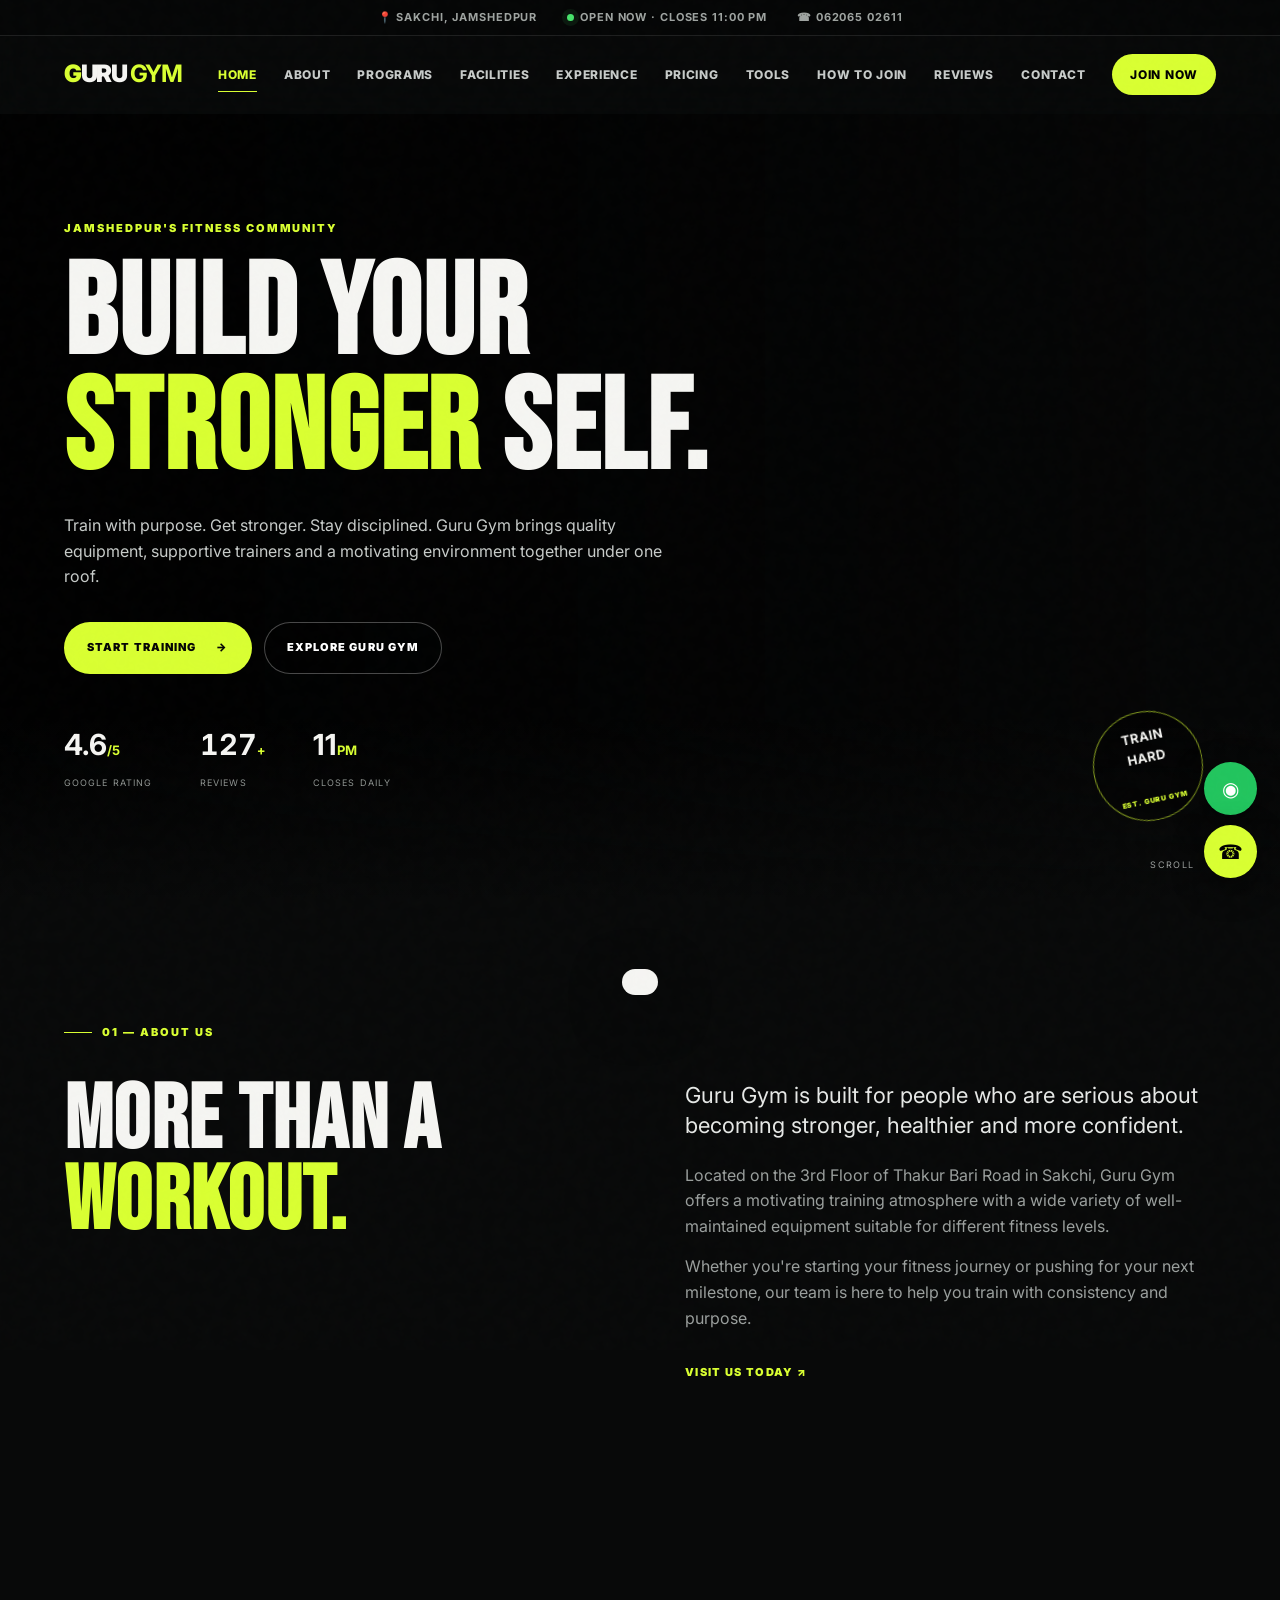
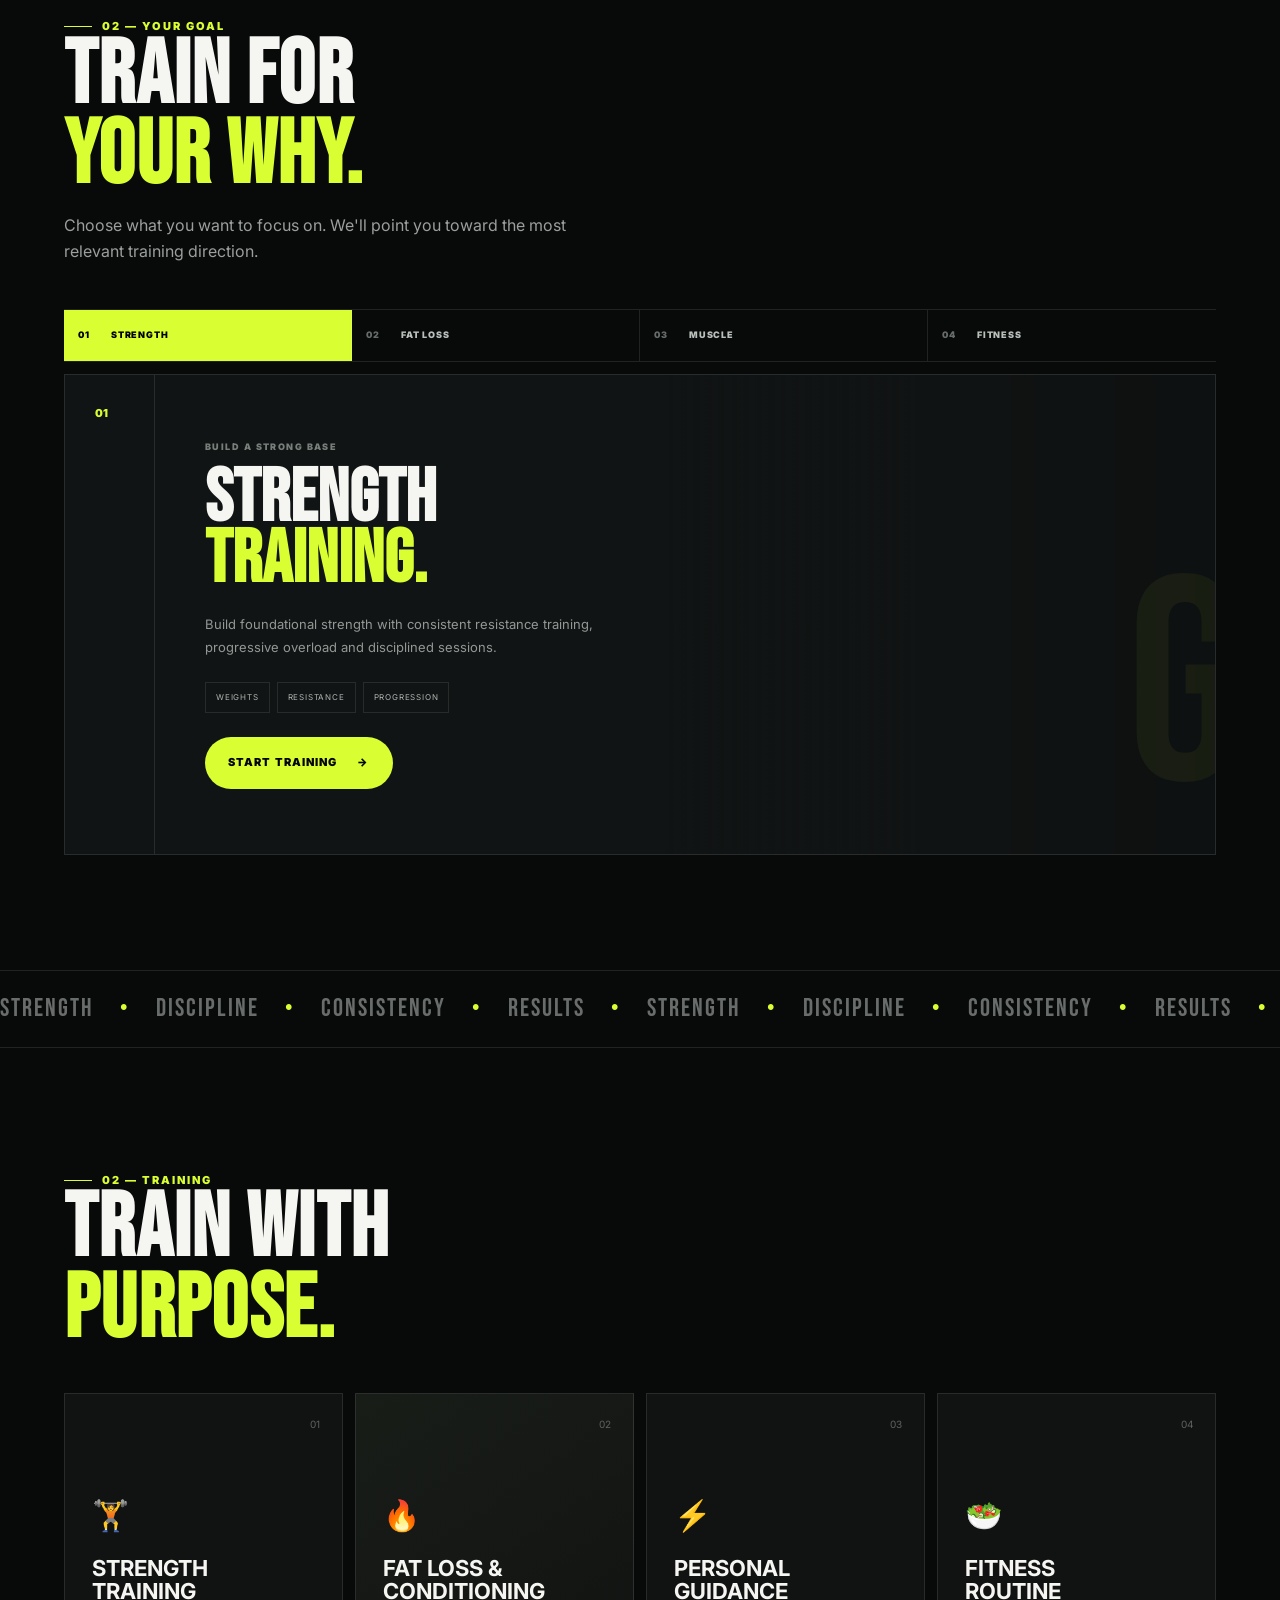
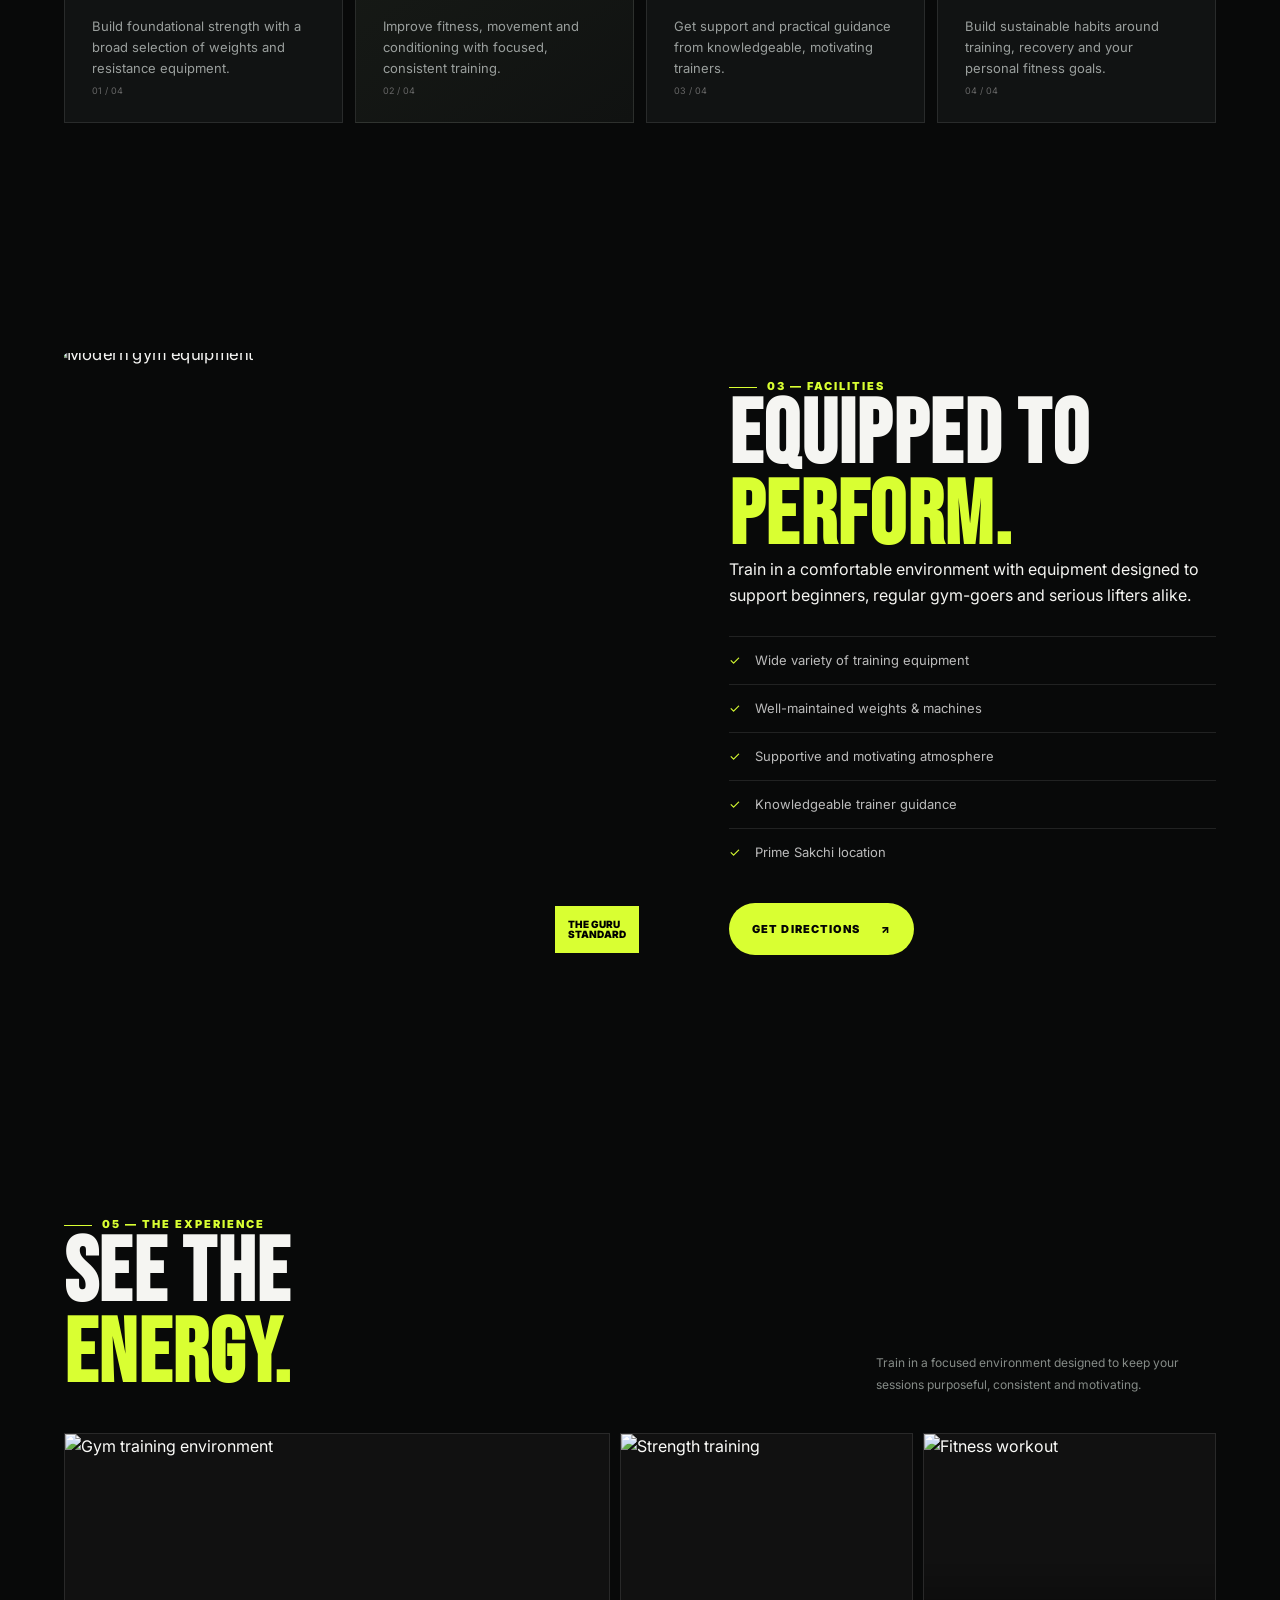
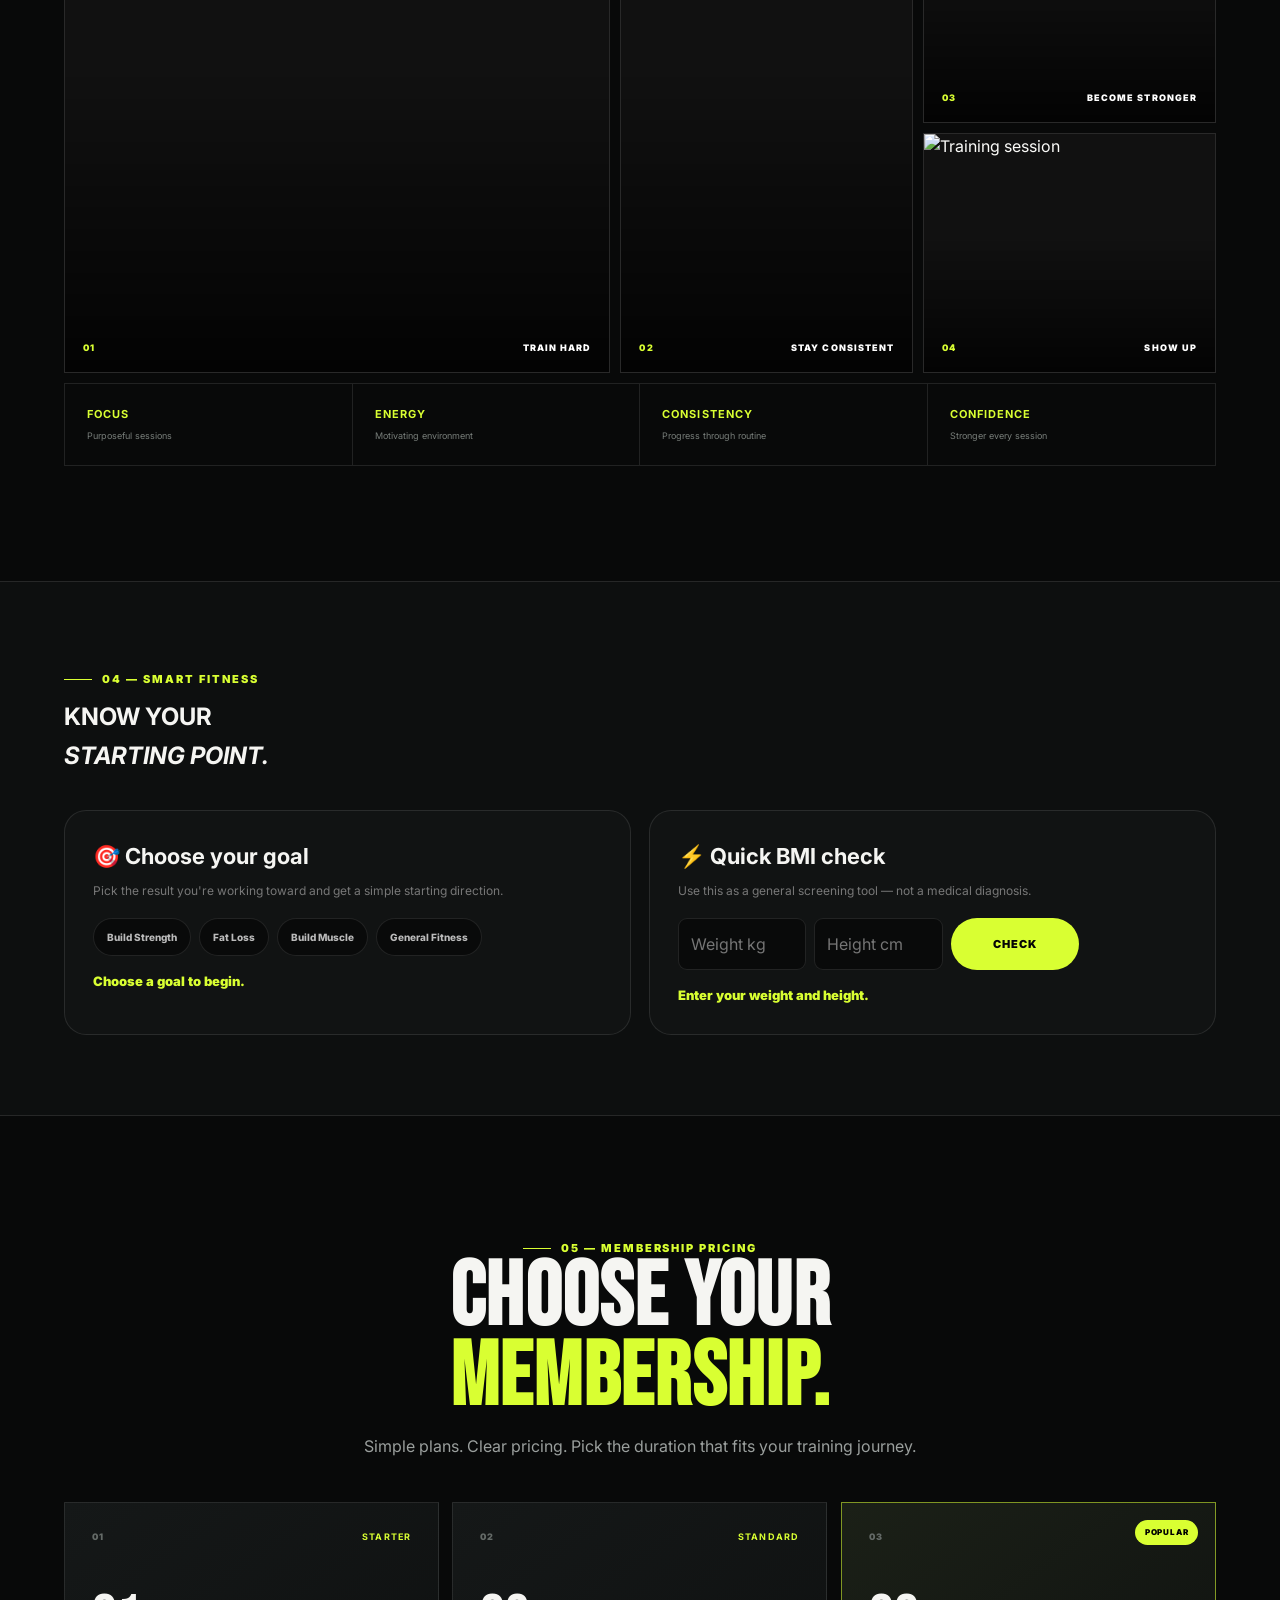
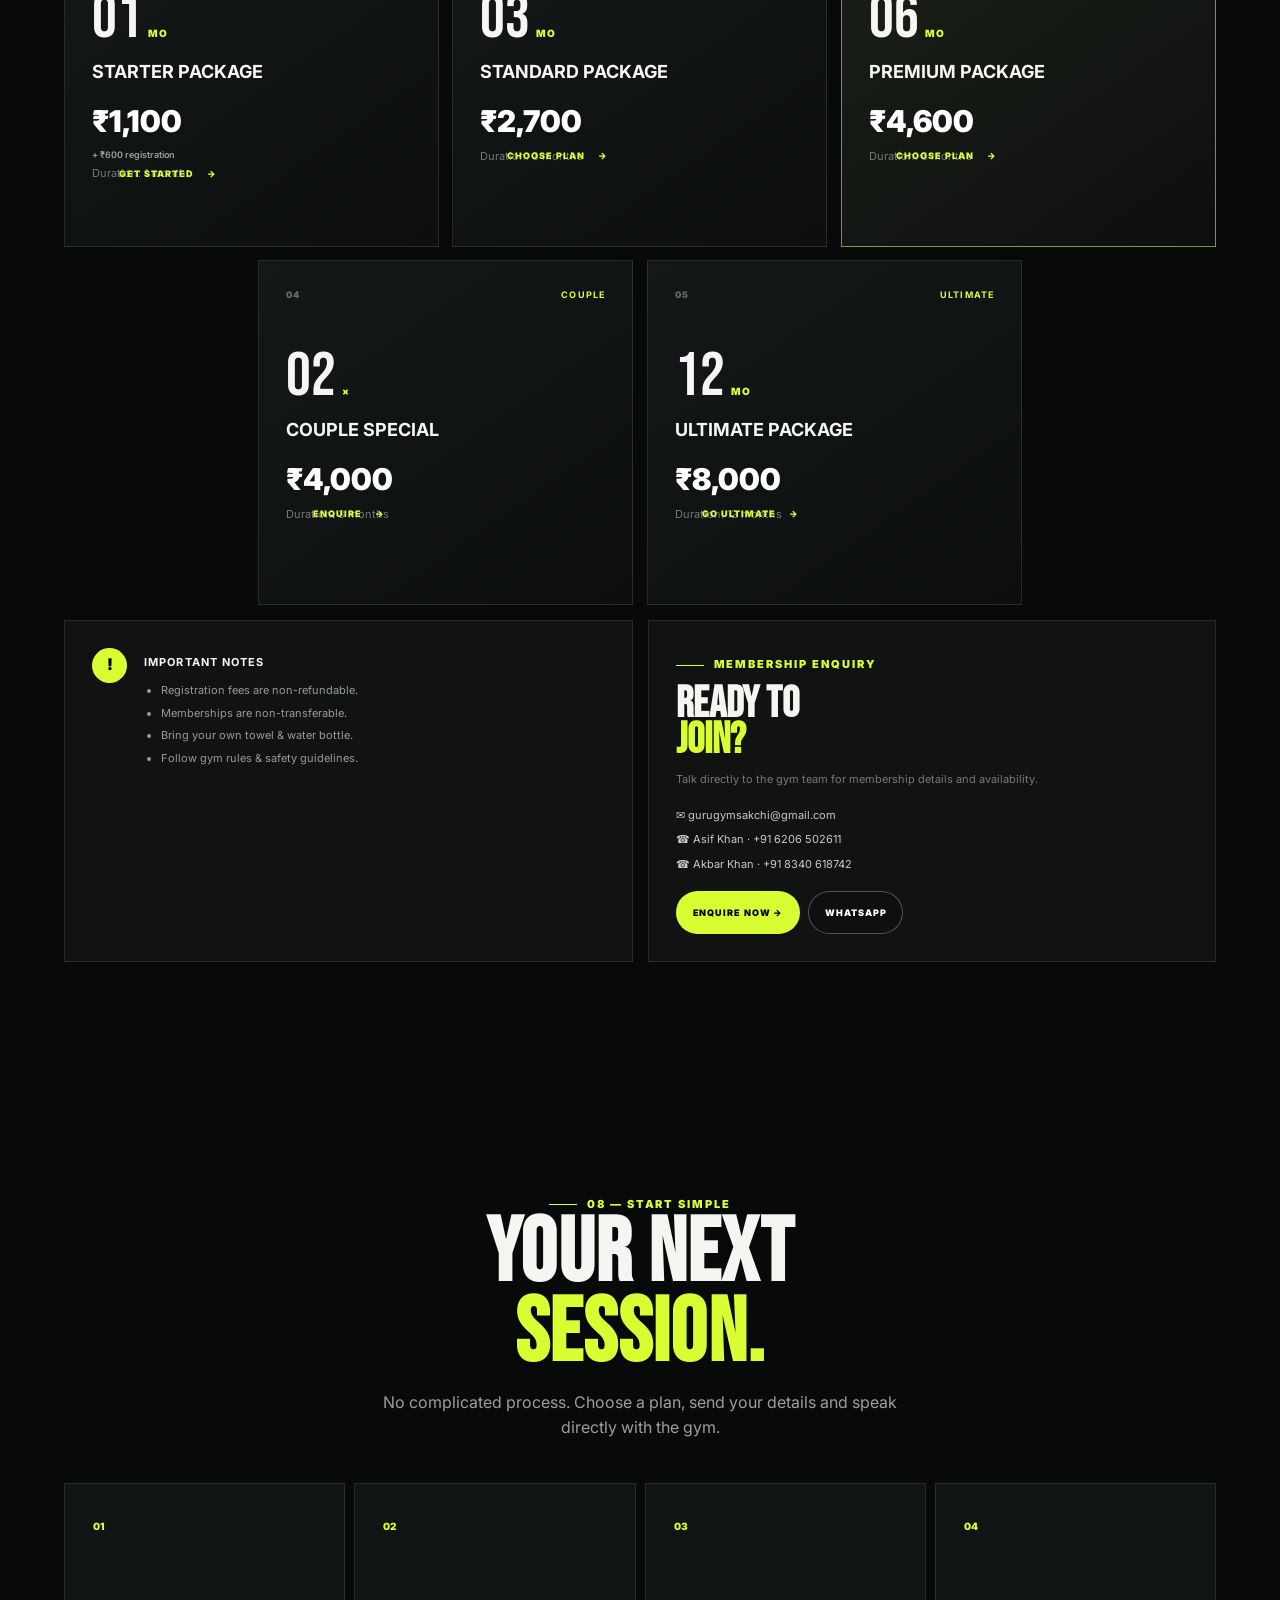
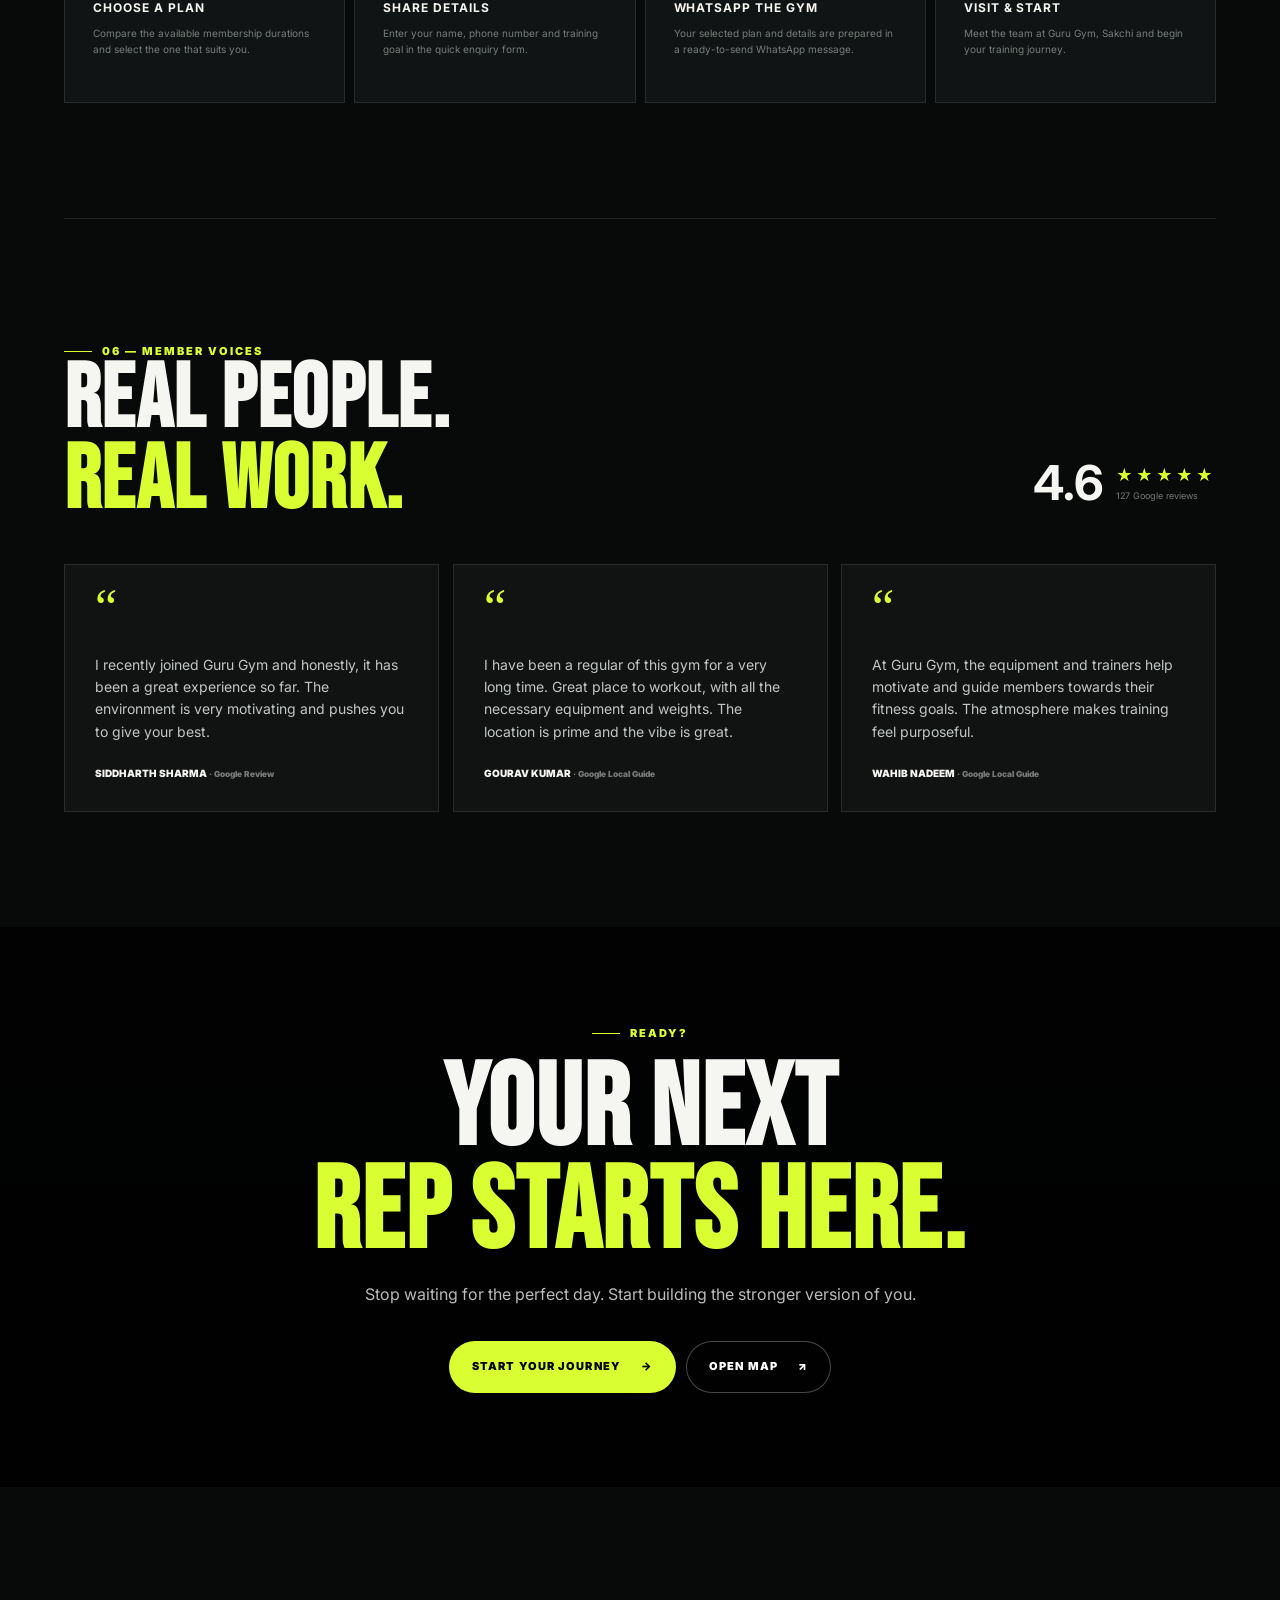
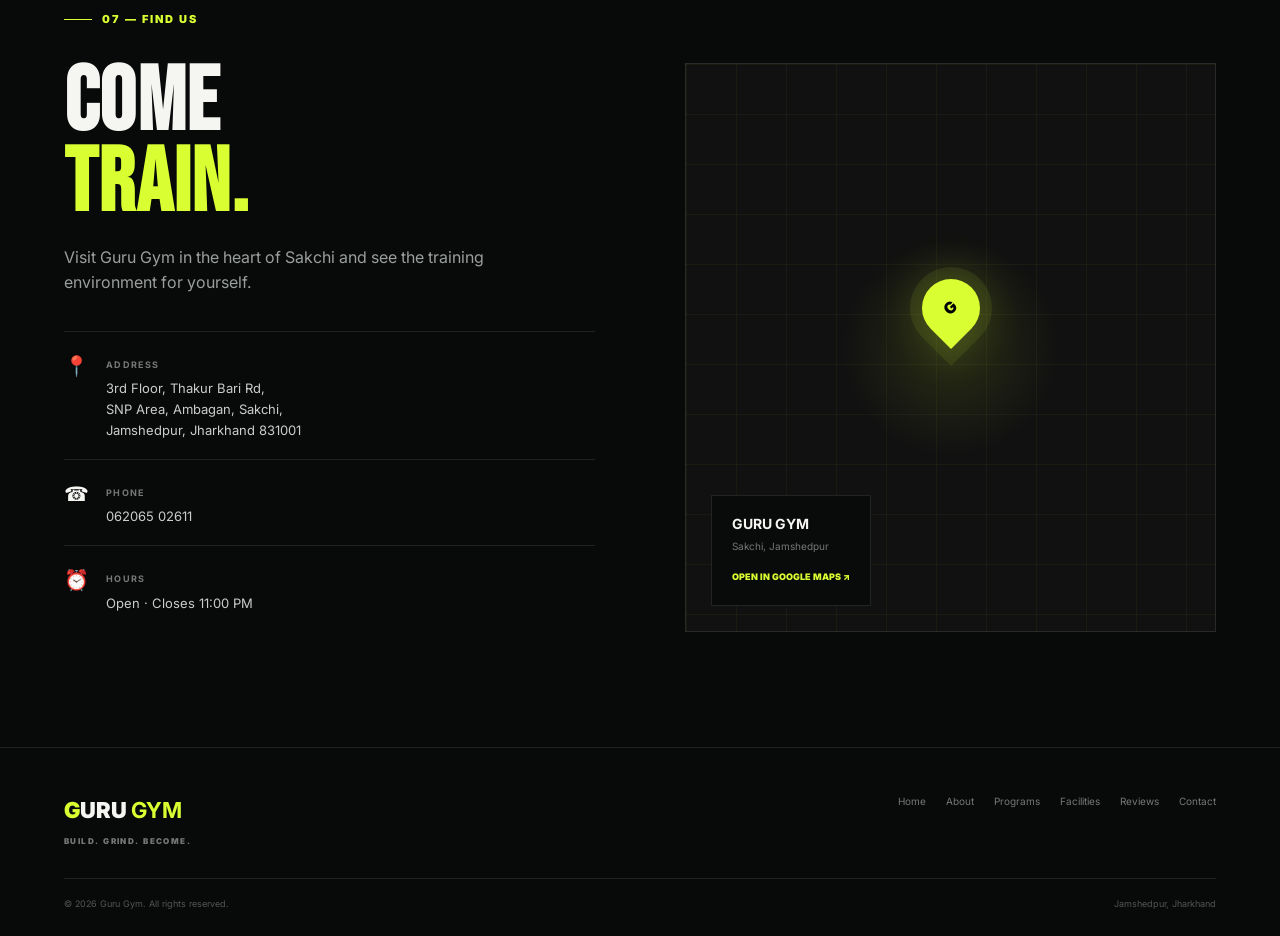
==== index.html @ 2e0e7733 "Add files via upload" ====
<!DOCTYPE html>
<html lang="en">
<head>
<meta charset="UTF-8">
<meta name="viewport" content="width=device-width,initial-scale=1.0">
<meta name="description" content="Guru Gym — premium fitness community in Sakchi, Jamshedpur. Train stronger, move better, become your best.">
<title>Guru Gym | Jamshedpur</title>
<link rel="preconnect" href="https://fonts.googleapis.com">
<link rel="preconnect" href="https://fonts.gstatic.com" crossorigin>
<link href="https://fonts.googleapis.com/css2?family=Bebas+Neue&family=Inter:wght@400;500;600;700;800;900&display=swap" rel="stylesheet">
<style>
:root{
  --bg:#080909;--panel:#111313;--panel2:#161919;--text:#f5f5f2;--muted:#9a9f9d;
  --accent:#d9ff32;--line:rgba(255,255,255,.1);--max:1240px;--radius:22px;
}
*{box-sizing:border-box;margin:0;padding:0}
html{scroll-behavior:smooth}
body{font-family:Inter,Arial,sans-serif;background:var(--bg);color:var(--text);line-height:1.6;overflow-x:hidden}
body.modal-open{overflow:hidden}
a{text-decoration:none;color:inherit}
button,input,select{font:inherit}
button{cursor:pointer}
::selection{background:var(--accent);color:#000}
.progress{position:fixed;top:0;left:0;height:3px;width:0;background:var(--accent);z-index:9999}
.topbar{height:36px;background:#050606;border-bottom:1px solid var(--line);display:flex;align-items:center;justify-content:center;gap:30px;color:#9fa4a1;font-size:11px;font-weight:700;letter-spacing:.08em;text-transform:uppercase}
.topbar a:hover{color:var(--accent)}
.header{height:78px;display:flex;align-items:center;justify-content:space-between;padding:0 5vw;position:sticky;top:0;z-index:100;background:rgba(8,9,9,.74);backdrop-filter:blur(18px);border-bottom:1px solid transparent;transition:.3s}
.header.scrolled{border-bottom-color:var(--line);box-shadow:0 10px 35px rgba(0,0,0,.25)}
.logo{font-size:24px;font-weight:900;letter-spacing:-.06em}.logo span,.footer-logo span{color:var(--accent)}.logo b{color:var(--accent)}
.nav{display:flex;align-items:center;gap:27px;font-size:12px;font-weight:800;letter-spacing:.06em;text-transform:uppercase}
.nav a{color:#c7cbc9;transition:.25s}.nav a:hover,.nav a.active{color:var(--accent)}
.nav-cta{padding:11px 18px;background:var(--accent);color:#000!important;border-radius:999px}
.menu-btn{display:none;background:none;border:0;color:#fff;font-size:28px}
.hero{min-height:calc(100vh - 114px);position:relative;display:flex;align-items:center;isolation:isolate;overflow:hidden}
.hero-bg{position:absolute;inset:0;background:
linear-gradient(90deg,rgba(0,0,0,.88) 0%,rgba(0,0,0,.68) 44%,rgba(0,0,0,.25) 100%),
url("https://images.unsplash.com/photo-1581009146145-b5ef050c2e1e?auto=format&fit=crop&w=2200&q=88") center/cover;filter:saturate(.82);z-index:-2}
.hero:after{content:"";position:absolute;inset:auto 0 0;height:180px;background:linear-gradient(transparent,var(--bg));z-index:-1}
.hero-content{width:min(var(--max),90%);margin:auto;padding:90px 0}
.eyebrow,.section-label{color:var(--accent);font-size:11px;font-weight:900;letter-spacing:.18em}
.hero h1,.section h2,.cta h2{font-family:"Bebas Neue",sans-serif;line-height:.9;letter-spacing:.015em}
.hero h1{font-size:clamp(68px,10vw,150px);max-width:850px;margin:20px 0 25px}
.hero h1 span,.section h2 em,.cta h2 em{color:var(--accent);font-style:normal}
.hero p{max-width:610px;color:#c7cbc9;font-size:16px}
.hero-actions{display:flex;gap:12px;margin:32px 0 48px;flex-wrap:wrap}
.btn{display:inline-flex;align-items:center;justify-content:center;gap:20px;min-height:52px;padding:0 22px;border-radius:999px;font-size:11px;font-weight:900;letter-spacing:.1em;transition:.25s;border:1px solid transparent}
.btn-primary{background:var(--accent);color:#050505}.btn-primary:hover{transform:translateY(-3px);box-shadow:0 12px 30px rgba(217,255,50,.2)}
.btn-ghost{border-color:rgba(255,255,255,.28);color:#fff;background:rgba(0,0,0,.15)}.btn-ghost:hover{border-color:var(--accent);color:var(--accent)}
.hero-stats{display:flex;gap:48px}.hero-stats strong{display:block;font-size:29px}.hero-stats strong span{font-size:13px;color:var(--accent)}.hero-stats small{color:#8f9491;text-transform:uppercase;font-size:9px;letter-spacing:.12em}
.hero-badge{position:absolute;right:6vw;bottom:10%;width:110px;height:110px;border:1px solid rgba(217,255,50,.6);border-radius:50%;display:grid;place-items:center;text-align:center;transform:rotate(-12deg);background:rgba(0,0,0,.35);backdrop-filter:blur(8px);font-size:13px;font-weight:900}.hero-badge span{font-size:7px;color:var(--accent);letter-spacing:.12em}
.scroll{position:absolute;right:5vw;bottom:28px;font-size:9px;letter-spacing:.15em;color:#9da19f}.scroll span{color:var(--accent);margin-left:8px}
.section{width:min(var(--max),90%);margin:auto;padding:115px 0}
.intro-grid,.contact-grid{display:grid;grid-template-columns:1fr 1fr;gap:90px;margin-top:40px}
.section h2{font-size:clamp(60px,7vw,105px)}
.lead{font-size:22px;line-height:1.35;color:#e6e8e6;margin-bottom:22px}.intro-grid p:not(.lead){color:var(--muted);margin-bottom:15px}
.text-link{display:inline-block;margin-top:18px;color:var(--accent);font-size:11px;font-weight:900;letter-spacing:.12em}
.marquee{overflow:hidden;border-block:1px solid var(--line);padding:18px 0;white-space:nowrap;color:#686d6b;font-family:"Bebas Neue";font-size:25px;letter-spacing:.08em}
.marquee div{width:max-content;animation:marquee 24s linear infinite}.marquee span{color:var(--accent);margin:0 20px}@keyframes marquee{to{transform:translateX(-50%)}}
.section-head{margin-bottom:42px}.section-head p{max-width:560px;color:var(--muted);margin-top:16px}.program-grid{display:grid;grid-template-columns:repeat(4,1fr);gap:12px}
.program-card{min-height:330px;padding:27px;background:var(--panel);border:1px solid var(--line);position:relative;overflow:hidden;transition:.35s}
.program-card:before{content:"";position:absolute;inset:auto 0 0;height:3px;background:var(--accent);transform:scaleX(0);transform-origin:left;transition:.35s}
.program-card:hover{transform:translateY(-8px);background:#171a19;border-color:rgba(217,255,50,.25)}.program-card:hover:before{transform:scaleX(1)}
.program-card.featured{background:linear-gradient(145deg,#191d18,#101211)}
.number{position:absolute;right:22px;top:22px;color:#5d625f;font-size:10px}.icon{font-size:30px;margin:70px 0 18px}.program-card h3{font-size:22px;line-height:1.05}.program-card p{color:var(--muted);font-size:13px;margin-top:13px}.program-card>span{position:absolute;bottom:24px;color:#666;font-size:9px}
.facilities{display:grid;grid-template-columns:1.1fr .9fr;gap:70px;align-items:center}
.facility-image{height:620px;position:relative;overflow:hidden}.facility-image img{width:100%;height:100%;object-fit:cover;filter:grayscale(.3)}.image-tag{position:absolute;right:20px;bottom:20px;background:var(--accent);color:#000;padding:13px;font-size:10px;font-weight:900;line-height:1.05}
.facility-copy ul{list-style:none;margin:28px 0}.facility-copy li{border-top:1px solid var(--line);padding:13px 0;color:#bbb;font-size:13px}.facility-copy li span{color:var(--accent);margin-right:10px}
.centered{text-align:center}.centered p{margin:15px auto}.plans{display:grid;grid-template-columns:repeat(3,1fr);gap:15px}.plan{background:var(--panel);border:1px solid var(--line);padding:34px;position:relative}.plan.hot{border-color:rgba(217,255,50,.5);transform:translateY(-12px)}.popular{position:absolute;right:18px;top:18px;background:var(--accent);color:#000;padding:6px 9px;font-size:8px;font-weight:900;border-radius:999px}
.plan-top{display:flex;justify-content:space-between;color:#717673;font-size:10px;font-weight:900;letter-spacing:.12em}.plan-top b{color:var(--accent)}.plan h3{font-size:28px;margin:50px 0 10px}.plan p{color:var(--muted);font-size:13px}.plan ul{list-style:none;margin:25px 0 28px}.plan li{padding:9px 0;border-bottom:1px solid var(--line);font-size:12px;color:#bbb}.plan li:before{content:"✓";color:var(--accent);margin-right:8px}.plan>a{color:var(--accent);font-size:10px;font-weight:900;letter-spacing:.1em}
.reviews{border-top:1px solid var(--line)}.review-head{display:flex;justify-content:space-between;align-items:end;margin-bottom:42px}.rating{display:flex;gap:12px;align-items:center}.rating strong{font-size:48px}.rating span{color:var(--accent);letter-spacing:3px}.rating small{display:block;color:#777;font-size:9px}.review-grid{display:grid;grid-template-columns:repeat(3,1fr);gap:14px}.review-grid blockquote{padding:30px;background:var(--panel);border:1px solid var(--line);min-height:240px}.review-grid blockquote>span{font-family:Georgia;font-size:50px;color:var(--accent);line-height:.5}.review-grid p{color:#c2c6c4;margin:22px 0;font-size:14px}.review-grid footer{font-size:10px;font-weight:900}.review-grid footer small{color:#777}
.cta{position:relative;min-height:560px;display:grid;place-items:center;text-align:center;overflow:hidden}.cta-bg{position:absolute;inset:0;background:linear-gradient(rgba(0,0,0,.7),rgba(0,0,0,.88)),url("https://images.unsplash.com/photo-1571902943202-507ec2618e8f?auto=format&fit=crop&w=2000&q=85") center/cover;z-index:-1}.cta-content{width:min(800px,90%)}.cta h2{font-size:clamp(70px,9vw,125px);margin:16px 0}.cta p{color:#bbb;margin-bottom:28px}.cta .btn{margin:5px}
.contact-grid{margin-top:35px}.contact-intro{color:var(--muted);max-width:500px;margin:20px 0 35px}.contact-item{display:flex;gap:17px;padding:18px 0;border-top:1px solid var(--line)}.contact-item>span{font-size:20px}.contact-item b{font-size:9px;letter-spacing:.15em;color:#777}.contact-item p{font-size:13px;color:#ccc;margin-top:3px}.map-card{min-height:450px;position:relative;overflow:hidden;border:1px solid var(--line);background:#111; background-image:linear-gradient(rgba(217,255,50,.045) 1px,transparent 1px),linear-gradient(90deg,rgba(217,255,50,.045) 1px,transparent 1px);background-size:50px 50px}
.map-card:after{content:"";position:absolute;inset:0;background:radial-gradient(circle at 50% 50%,rgba(217,255,50,.12),transparent 28%)}
.map-pin{position:absolute;left:50%;top:43%;transform:translate(-50%,-50%);width:58px;height:58px;border-radius:50% 50% 50% 0;transform:translate(-50%,-50%) rotate(-45deg);background:var(--accent);color:#000;display:grid;place-items:center;font-weight:900;box-shadow:0 0 0 12px rgba(217,255,50,.08),0 0 50px rgba(217,255,50,.25);z-index:2}.map-pin::first-letter{transform:rotate(45deg)}
.map-label{position:absolute;left:25px;bottom:25px;z-index:3;background:rgba(8,9,9,.9);padding:17px 20px;border:1px solid var(--line)}.map-label b{display:block;font-size:14px}.map-label span{display:block;color:#777;font-size:10px;margin:3px 0 8px}.map-label a{color:var(--accent);font-size:9px;font-weight:900}
.footer{border-top:1px solid var(--line);padding:45px 5vw 25px;display:grid;grid-template-columns:1fr 1fr;gap:30px}.footer-logo{font-size:22px;font-weight:900}.footer-logo b{color:var(--accent)}.footer-logo p{font-size:8px;color:#777;letter-spacing:.18em;margin-top:7px}.footer-links{display:flex;justify-content:end;gap:20px;font-size:10px;color:#777}.footer-links a:hover{color:var(--accent)}.footer-bottom{grid-column:1/-1;border-top:1px solid var(--line);padding-top:18px;display:flex;justify-content:space-between;color:#555;font-size:9px}
.floating-call,.floating-wa{position:fixed;right:23px;width:53px;height:53px;border-radius:50%;display:grid;place-items:center;z-index:90;box-shadow:0 10px 30px #0008;font-size:20px}.floating-call{bottom:22px;background:var(--accent);color:#000}.floating-wa{bottom:85px;background:#22c55e;color:#fff}.floating-call:hover,.floating-wa:hover{transform:scale(1.08)}
.reveal{opacity:0;transform:translateY(25px);transition:opacity .7s ease,transform .7s ease}.reveal.visible{opacity:1;transform:none}
.toast{position:fixed;left:50%;bottom:25px;transform:translate(-50%,120px);background:#f5f5f2;color:#000;padding:13px 18px;border-radius:999px;font-size:11px;font-weight:800;z-index:1000;transition:.35s;box-shadow:0 15px 50px #0008}.toast.show{transform:translate(-50%,0)}
.modal{position:fixed;inset:0;background:rgba(0,0,0,.78);backdrop-filter:blur(12px);display:none;place-items:center;z-index:500;padding:20px}.modal.open{display:grid}.modal-box{width:min(520px,100%);background:#111414;border:1px solid rgba(217,255,50,.25);padding:32px;border-radius:24px;position:relative}.modal-box h3{font-family:"Bebas Neue";font-size:48px;line-height:1}.close{position:absolute;right:18px;top:15px;border:0;background:none;color:#aaa;font-size:25px}.form-row{display:grid;grid-template-columns:1fr 1fr;gap:10px}.modal label{display:block;color:#777;font-size:9px;font-weight:800;letter-spacing:.12em;margin:17px 0 6px}.modal input,.modal select{width:100%;background:#090a0a;border:1px solid var(--line);color:#fff;padding:13px;border-radius:10px;outline:none}.modal input:focus,.modal select:focus{border-color:var(--accent)}.modal .btn{width:100%;margin-top:20px}
.tools{background:#0d0f0f;border-block:1px solid var(--line)}.tools-inner{width:min(var(--max),90%);margin:auto;padding:80px 0}.tool-grid{display:grid;grid-template-columns:1fr 1fr;gap:18px;margin-top:35px}.tool{padding:28px;background:var(--panel);border:1px solid var(--line);border-radius:var(--radius)}.tool h3{font-size:22px}.tool p{color:#777;font-size:12px;margin:7px 0 18px}.goal-buttons{display:flex;flex-wrap:wrap;gap:8px}.goal-btn{background:#090a0a;color:#bbb;border:1px solid var(--line);padding:10px 13px;border-radius:999px;font-size:10px;font-weight:800}.goal-btn.selected{background:var(--accent);color:#000;border-color:var(--accent)}
.bmi-grid{display:grid;grid-template-columns:repeat(3,1fr) 100px;gap:8px}.bmi-grid input{width:100%;background:#090a0a;border:1px solid var(--line);padding:12px;color:#fff;border-radius:9px}.bmi-result{margin-top:15px;color:var(--accent);font-weight:900;font-size:13px}
.live-dot{display:inline-block;width:7px;height:7px;border-radius:50%;background:#47e36b;margin-right:6px;box-shadow:0 0 0 5px #47e36b14}.closed{background:#ff7b55}
@media(max-width:900px){
 .nav{display:none;position:absolute;top:78px;left:0;right:0;padding:20px 5vw;background:#0a0b0b;border-bottom:1px solid var(--line);flex-direction:column;align-items:stretch}.nav.open{display:flex}.nav-cta{text-align:center}.menu-btn{display:block}
 .topbar{gap:10px;font-size:8px}.topbar div:nth-child(2){display:none}
 .program-grid{grid-template-columns:1fr 1fr}.facilities{grid-template-columns:1fr}.facility-image{height:480px}.plans,.review-grid{grid-template-columns:1fr}.plan.hot{transform:none}.intro-grid,.contact-grid{grid-template-columns:1fr;gap:30px}.tool-grid{grid-template-columns:1fr}
}
@media(max-width:600px){
 .hero{min-height:calc(100vh - 114px)}.hero-content{padding:70px 0}.hero h1{font-size:64px}.hero p{font-size:14px}.hero-badge,.scroll{display:none}.hero-stats{gap:20px}.hero-stats strong{font-size:22px}.section{padding:80px 0}.section h2{font-size:62px}.program-grid{grid-template-columns:1fr}.facility-image{height:370px}.footer{grid-template-columns:1fr}.footer-links{justify-content:start;flex-wrap:wrap}.footer-bottom{display:block}.footer-bottom span{display:block;margin:5px 0}.form-row,.bmi-grid{grid-template-columns:1fr}.floating-wa{bottom:82px}
}

/* Premium membership pricing */
.pricing-grid{display:grid;grid-template-columns:repeat(6,1fr);gap:13px;margin-top:42px}
.price-card{grid-column:span 2;background:linear-gradient(145deg,#151818,#0d0f0f);border:1px solid var(--line);padding:27px;position:relative;overflow:hidden;min-height:345px;transition:.35s}
.price-card:nth-child(4){grid-column:2 / span 2}
.price-card:nth-child(5){grid-column:4 / span 2}
.price-card:before{content:"";position:absolute;left:0;bottom:0;width:100%;height:3px;background:var(--accent);transform:scaleX(0);transform-origin:left;transition:.35s}
.price-card:hover{transform:translateY(-8px);border-color:rgba(217,255,50,.35);box-shadow:0 22px 55px rgba(0,0,0,.28)}
.price-card:hover:before{transform:scaleX(1)}
.price-card.featured-price{border-color:rgba(217,255,50,.55);background:linear-gradient(145deg,#1b2017,#0d0f0f)}
.price-ribbon{position:absolute;top:17px;right:17px;background:var(--accent);color:#000;border-radius:999px;padding:6px 10px;font-size:8px;font-weight:900;letter-spacing:.1em}
.price-top{display:flex;justify-content:space-between;color:#646a67;font-size:9px;font-weight:900;letter-spacing:.13em}
.price-top b{color:var(--accent)}
.price-icon{font-family:"Bebas Neue";font-size:62px;line-height:.8;margin:50px 0 18px;color:#f5f5f2}
.price-icon span{font-family:Inter;font-size:10px;color:var(--accent);margin-left:6px;font-weight:900;letter-spacing:.12em}
.price-card h3{font-size:18px;line-height:1.1}.price{font-size:30px;font-weight:900;margin-top:15px;color:#fff}
.price small{display:block;font-size:9px;color:#9ca19e;font-weight:600;margin-top:3px}
.price-card>p{color:#777;font-size:11px;margin-top:3px}
.price-action{position:absolute;left:27px;bottom:24px;color:var(--accent);font-size:9px;font-weight:900;letter-spacing:.11em}
.price-action span{margin-left:10px}
.pricing-bottom{display:grid;grid-template-columns:1fr 1fr;gap:15px;margin-top:15px}
.pricing-note,.pricing-contact{background:var(--panel);border:1px solid var(--line);padding:27px}
.pricing-note{display:flex;gap:17px}
.note-mark{min-width:35px;height:35px;border-radius:50%;display:grid;place-items:center;background:var(--accent);color:#000;font-weight:900}
.pricing-note b{font-size:11px;letter-spacing:.1em}
.pricing-note ul{margin-top:9px;padding-left:17px;color:#969b98;font-size:11px}
.pricing-note li{margin:5px 0}
.pricing-contact h3{font-family:"Bebas Neue";font-size:43px;line-height:.85;margin:12px 0}
.pricing-contact h3 em{color:var(--accent);font-style:normal}
.pricing-contact>p{color:#777;font-size:11px;max-width:400px}
.contact-mini{display:grid;gap:7px;margin:18px 0}.contact-mini a{font-size:11px;color:#c5cac7}.contact-mini a:hover{color:var(--accent)}
.mini-actions{display:flex;gap:8px;flex-wrap:wrap}.mini-actions .btn{min-height:43px;padding:0 16px;font-size:9px}
@media(max-width:900px){
 .pricing-grid{grid-template-columns:1fr 1fr}.price-card,.price-card:nth-child(4),.price-card:nth-child(5){grid-column:auto}.pricing-bottom{grid-template-columns:1fr}
}
@media(max-width:600px){
 .pricing-grid{grid-template-columns:1fr}.price-card,.price-card:nth-child(4),.price-card:nth-child(5){grid-column:auto}.pricing-bottom{grid-template-columns:1fr}.price-card{min-height:325px}
}

/* =========================================================
   FINAL RESPONSIVE SYSTEM — SAME DESIGN, EVERY SCREEN
   ========================================================= */

/* Prevent horizontal overflow and make all media fluid */
html,body{width:100%;max-width:100%;overflow-x:hidden}
img{max-width:100%;display:block}
button,a{-webkit-tap-highlight-color:transparent}
section,.section,.tools-inner,.hero-content{scroll-margin-top:92px}

/* Large desktops / wide monitors */
@media (min-width:1440px){
  :root{--max:1320px}
  .header{padding-inline:max(5vw,40px)}
  .hero-content{padding-top:110px;padding-bottom:110px}
  .hero h1{font-size:clamp(120px,9vw,158px)}
  .program-card{min-height:350px}
  .facility-image{height:650px}
}

/* Laptops + tablets landscape */
@media (min-width:901px) and (max-width:1199px){
  .nav{gap:18px}
  .nav a{font-size:10px}
  .hero h1{font-size:clamp(76px,9vw,115px)}
  .hero-content{padding-block:85px}
  .intro-grid,.contact-grid{gap:55px}
  .program-grid{grid-template-columns:repeat(2,1fr)}
  .facilities{gap:45px}
  .facility-image{height:540px}
  .pricing-grid{grid-template-columns:repeat(6,1fr)}
  .price-card{grid-column:span 2}
  .price-card:nth-child(4){grid-column:2/span 2}
  .price-card:nth-child(5){grid-column:4/span 2}
}

/* Tablet portrait */
@media (min-width:601px) and (max-width:900px){
  .header{height:72px;padding-inline:5%}
  .nav{top:72px}
  .hero{min-height:calc(100svh - 108px)}
  .hero-content{padding-block:75px}
  .hero h1{font-size:clamp(72px,12vw,105px)}
  .hero p{max-width:680px}
  .hero-badge{right:5%;bottom:8%;width:92px;height:92px}
  .hero-stats{gap:35px}
  .intro-grid,.contact-grid,.facilities{grid-template-columns:1fr;gap:40px}
  .facility-image{height:min(62vw,520px)}
  .program-grid{grid-template-columns:repeat(2,1fr)}
  .review-grid{grid-template-columns:repeat(2,1fr)}
  .review-grid blockquote:last-child{grid-column:1/-1}
  .plans{grid-template-columns:repeat(2,1fr)}
  .plan.hot{transform:none}
  .pricing-grid{grid-template-columns:repeat(2,1fr)}
  .price-card,.price-card:nth-child(4),.price-card:nth-child(5){grid-column:auto}
  .pricing-bottom{grid-template-columns:1fr}
  .tool-grid{grid-template-columns:1fr}
}

/* Phones — preserve the desktop visual language, just scale/reflow */
@media (max-width:600px){
  :root{--radius:18px}

  body{font-size:14px}
  .topbar{
    height:34px;
    padding-inline:14px;
    justify-content:space-between;
    gap:8px;
    font-size:7.5px;
    letter-spacing:.06em;
    white-space:nowrap;
  }
  .topbar div:first-child{overflow:hidden;text-overflow:ellipsis}
  .topbar a{font-size:8px}

  .header{
    height:68px;
    padding:0 16px;
  }
  .logo{font-size:21px}
  .menu-btn{
    width:44px;height:44px;
    display:grid;place-items:center;
    font-size:25px;
  }
  .nav{
    top:68px;
    padding:12px 16px 18px;
    gap:4px;
    border-radius:0 0 18px 18px;
    box-shadow:0 20px 40px rgba(0,0,0,.45);
  }
  .nav a{
    width:100%;
    padding:12px 10px;
    font-size:11px;
    border-radius:9px;
  }
  .nav a:not(.nav-cta):hover{background:#151818}
  .nav-cta{margin-top:5px;padding:13px 18px!important}

  .hero{
    min-height:calc(100svh - 102px);
    align-items:flex-end;
  }
  .hero-bg{
    background:
      linear-gradient(180deg,rgba(0,0,0,.28) 0%,rgba(0,0,0,.72) 55%,rgba(0,0,0,.97) 100%),
      url("https://images.unsplash.com/photo-1581009146145-b5ef050c2e1e?auto=format&fit=crop&w=1400&q=85") center/cover;
    background-position:58% center;
  }
  .hero-content{
    width:calc(100% - 32px);
    padding:78px 0 55px;
  }
  .eyebrow{font-size:8.5px;letter-spacing:.15em}
  .hero h1{
    font-size:clamp(59px,17vw,82px);
    line-height:.86;
    margin:14px 0 18px;
  }
  .hero p{
    font-size:12.5px;
    line-height:1.6;
    color:#c4c8c5;
  }
  .hero-actions{
    margin:24px 0 30px;
    display:grid;
    grid-template-columns:1fr 1fr;
    gap:8px;
  }
  .btn{
    min-height:47px;
    padding:0 14px;
    gap:9px;
    font-size:8.5px;
    letter-spacing:.08em;
    white-space:nowrap;
  }
  .hero-stats{
    display:grid;
    grid-template-columns:repeat(3,1fr);
    gap:8px;
    width:100%;
  }
  .hero-stats>div{
    padding:11px 8px;
    background:rgba(255,255,255,.045);
    border:1px solid rgba(255,255,255,.08);
    border-radius:10px;
    backdrop-filter:blur(8px);
  }
  .hero-stats strong{font-size:20px;line-height:1}
  .hero-stats small{font-size:6.5px;letter-spacing:.08em}
  .hero-badge,.scroll{display:none}

  .section{
    width:calc(100% - 32px);
    padding:72px 0;
  }
  .section-label{font-size:8.5px;letter-spacing:.15em}
  .section h2{
    font-size:clamp(57px,16vw,76px);
    line-height:.87;
  }
  .intro-grid,.contact-grid,.facilities{
    grid-template-columns:1fr;
    gap:30px;
    margin-top:28px;
  }
  .lead{font-size:17px}
  .intro-grid p:not(.lead){font-size:12px}

  .marquee{padding:14px 0;font-size:19px}
  .marquee span{margin:0 12px}

  .section-head{margin-bottom:28px}
  .program-grid{
    grid-template-columns:1fr 1fr;
    gap:8px;
  }
  .program-card{
    min-height:270px;
    padding:19px;
  }
  .program-card .icon{
    margin:55px 0 14px;
    font-size:25px;
  }
  .program-card h3{font-size:16px}
  .program-card p{font-size:10px;line-height:1.5}
  .program-card>span{bottom:18px;font-size:7px}
  .program-card .number{right:16px;top:16px;font-size:8px}

  .facility-image{height:105vw;max-height:430px}
  .facility-copy h2{margin-top:8px}
  .facility-copy>p{font-size:12px;color:#999}
  .facility-copy li{font-size:11px;padding:11px 0}

  .tools-inner{
    width:calc(100% - 32px);
    padding:70px 0;
  }
  .tool-grid{grid-template-columns:1fr;gap:10px;margin-top:27px}
  .tool{padding:21px}
  .tool h3{font-size:18px}
  .tool p{font-size:10px}
  .goal-buttons{gap:6px}
  .goal-btn{padding:9px 10px;font-size:8.5px}
  .bmi-grid{
    grid-template-columns:1fr 1fr;
    gap:7px;
  }
  .bmi-grid input{font-size:11px}
  .bmi-grid #bmiBtn{grid-column:1/-1;width:100%}

  /* Pricing keeps exactly the same card design, only one column on phones */
  .pricing-grid{
    grid-template-columns:1fr;
    gap:9px;
    margin-top:30px;
  }
  .price-card,
  .price-card:nth-child(4),
  .price-card:nth-child(5){
    grid-column:auto;
    min-height:285px;
    padding:22px;
  }
  .price-card.featured-price{transform:none}
  .price-ribbon{top:14px;right:14px;font-size:7px}
  .price-icon{font-size:53px;margin:38px 0 14px}
  .price-card h3{font-size:16px}
  .price{font-size:27px}
  .price-card>p{font-size:10px}
  .price-action{left:22px;bottom:20px;font-size:8px}
  .pricing-bottom{grid-template-columns:1fr;gap:9px;margin-top:9px}
  .pricing-note,.pricing-contact{padding:21px}
  .pricing-note ul{font-size:10px}
  .pricing-contact h3{font-size:38px}
  .contact-mini a{font-size:10px}
  .mini-actions{display:grid;grid-template-columns:1fr 1fr}

  .plans{grid-template-columns:1fr;gap:9px}
  .plan{padding:25px}
  .plan.hot{transform:none}

  .review-head{
    display:grid;
    grid-template-columns:1fr auto;
    gap:15px;
    align-items:end;
  }
  .rating strong{font-size:34px}
  .rating span{font-size:11px;letter-spacing:1px}
  .rating small{font-size:7px}
  .review-grid{grid-template-columns:1fr;gap:8px}
  .review-grid blockquote{min-height:205px;padding:23px}
  .review-grid p{font-size:12px;margin:17px 0}

  .cta{
    min-height:530px;
    padding:70px 16px;
  }
  .cta h2{font-size:clamp(63px,17vw,86px)}
  .cta p{font-size:11px}
  .cta-content>div:last-child{
    display:grid;
    grid-template-columns:1fr;
    gap:8px;
  }
  .cta .btn{width:100%;margin:0}

  .map-card{min-height:330px}
  .map-label{left:15px;right:15px;bottom:15px}
  .contact-item p{font-size:11px}

  .footer{
    padding:35px 16px 20px;
    grid-template-columns:1fr;
    gap:22px;
  }
  .footer-links{justify-content:flex-start;gap:8px 16px}
  .footer-links a{font-size:9px}
  .footer-bottom{
    grid-column:auto;
    display:grid;
    gap:5px;
    font-size:8px;
  }

  .floating-call,.floating-wa{
    width:49px;height:49px;
    right:15px;
  }
  .floating-call{bottom:15px}
  .floating-wa{bottom:73px}

  .modal{padding:12px}
  .modal-box{
    padding:25px 20px;
    border-radius:20px;
    max-height:92svh;
    overflow:auto;
  }
  .modal-box h3{font-size:42px}
  .form-row{grid-template-columns:1fr}
  .modal label{margin-top:13px}
}

/* Very small phones: never let text/buttons collide */
@media(max-width:380px){
  .hero h1{font-size:56px}
  .hero-actions{grid-template-columns:1fr}
  .hero-stats strong{font-size:18px}
  .program-card{min-height:285px;padding:16px}
  .program-card h3{font-size:14px}
  .program-card p{font-size:9px}
  .review-head{grid-template-columns:1fr}
  .rating{justify-content:flex-start}
  .mini-actions{grid-template-columns:1fr}
}

/* Touch devices: remove hover-only movement so the page feels native */
@media(hover:none){
  .program-card:hover,.price-card:hover,.btn-primary:hover{transform:none;box-shadow:none}
  .program-card:active,.price-card:active{transform:scale(.99)}
}

/* Accessibility: respect reduced-motion preferences */
@media(prefers-reduced-motion:reduce){
  html{scroll-behavior:auto}
  *,*::before,*::after{animation-duration:.01ms!important;animation-iteration-count:1!important;transition-duration:.01ms!important}
}


/* =========================================================
   CINEMATIC MOTION LAYER
   Premium motion: restrained, smooth, performance-friendly
   ========================================================= */
:root{
  --cin-ease:cubic-bezier(.16,1,.3,1);
  --cin-spring:cubic-bezier(.22,1,.36,1);
}

/* Ambient film grain */
body:before{
  content:"";
  position:fixed;
  inset:-50%;
  pointer-events:none;
  z-index:9998;
  opacity:.025;
  background-image:url("data:image/svg+xml,%3Csvg viewBox='0 0 180 180' xmlns='http://www.w3.org/2000/svg'%3E%3Cfilter id='n'%3E%3CfeTurbulence type='fractalNoise' baseFrequency='.85' numOctaves='3' stitchTiles='stitch'/%3E%3C/filter%3E%3Crect width='100%25' height='100%25' filter='url(%23n)' opacity='.65'/%3E%3C/svg%3E");
  animation:grainShift .22s steps(2) infinite;
}
@keyframes grainShift{
  0%{transform:translate(0,0)}
  25%{transform:translate(2%,-1%)}
  50%{transform:translate(-1%,2%)}
  75%{transform:translate(1%,1%)}
  100%{transform:translate(-2%,-2%)}
}

/* Cinematic page entrance */
body.cinematic-ready main,
body.cinematic-ready footer,
body.cinematic-ready .topbar{
  animation:pageIn 1.1s var(--cin-ease) both;
}
@keyframes pageIn{
  from{opacity:0}
  to{opacity:1}
}

/* Hero camera movement */
.hero-bg{
  transform:scale(1.08);
  transition:transform 1.8s var(--cin-ease),filter 1.2s ease;
  will-change:transform;
}
.hero.hero-live .hero-bg{transform:scale(1.015)}
.hero-content{
  transform:translateY(24px);
  opacity:0;
  transition:transform 1.05s var(--cin-ease),opacity .9s ease;
}
.hero.hero-live .hero-content{transform:none;opacity:1}

/* Staggered hero copy */
.hero-live .eyebrow{animation:cinFadeUp .8s .15s var(--cin-ease) both}
.hero-live h1{animation:cinHeroTitle 1.15s .28s var(--cin-ease) both}
.hero-live .hero-content>p{animation:cinFadeUp .9s .5s var(--cin-ease) both}
.hero-live .hero-actions{animation:cinFadeUp .9s .62s var(--cin-ease) both}
.hero-live .hero-stats{animation:cinFadeUp .9s .76s var(--cin-ease) both}
@keyframes cinFadeUp{
  from{opacity:0;transform:translateY(24px)}
  to{opacity:1;transform:none}
}
@keyframes cinHeroTitle{
  from{opacity:0;transform:translateY(45px) scale(.97);filter:blur(8px)}
  to{opacity:1;transform:none;filter:blur(0)}
}

/* Scroll reveal gets more depth */
.reveal{
  opacity:0;
  transform:translateY(48px) scale(.985);
  filter:blur(3px);
  transition:
    opacity .85s var(--cin-ease),
    transform 1s var(--cin-ease),
    filter .9s ease;
}
.reveal.visible{
  opacity:1;
  transform:none;
  filter:none;
}

/* Section labels act like cinematic chapter markers */
.section-label{
  position:relative;
  display:inline-flex;
  align-items:center;
  gap:10px;
  overflow:hidden;
}
.section-label:before{
  content:"";
  width:0;
  height:1px;
  background:var(--accent);
  transition:width .8s var(--cin-ease);
}
.reveal.visible .section-label:before{width:28px}

/* Magnetic-feel buttons */
.btn,.price-action,.text-link{
  position:relative;
  overflow:hidden;
}
.btn:after{
  content:"";
  position:absolute;
  width:0;
  height:0;
  border-radius:50%;
  background:rgba(255,255,255,.22);
  transform:translate(-50%,-50%);
  transition:width .55s ease,height .55s ease;
}
.btn:hover:after{width:320px;height:320px}
.btn>*{position:relative;z-index:1}

/* Hero CTA glow */
.btn-primary{
  box-shadow:0 0 0 rgba(217,255,50,0);
}
.btn-primary:hover{
  box-shadow:0 10px 35px rgba(217,255,50,.18),0 0 0 1px rgba(217,255,50,.25);
}

/* Cards have depth + light sweep */
.program-card,.price-card,.plan,.review-grid blockquote,.tool{
  transform-style:preserve-3d;
  will-change:transform;
}
.program-card:after,.price-card:after,.plan:after{
  content:"";
  position:absolute;
  inset:0;
  pointer-events:none;
  background:linear-gradient(110deg,transparent 25%,rgba(255,255,255,.07) 45%,transparent 65%);
  transform:translateX(-120%);
  transition:transform .8s var(--cin-ease);
}
.program-card:hover:after,.price-card:hover:after,.plan:hover:after{transform:translateX(120%)}

/* Pricing featured card pulse */
.featured-price{
  animation:featuredPulse 4s ease-in-out infinite;
}
@keyframes featuredPulse{
  0%,100%{box-shadow:0 0 0 rgba(217,255,50,0)}
  50%{box-shadow:0 0 35px rgba(217,255,50,.055)}
}

/* Floating badge */
.hero-badge{
  animation:badgeFloat 5s ease-in-out infinite;
}
@keyframes badgeFloat{
  0%,100%{transform:rotate(-12deg) translateY(0)}
  50%{transform:rotate(-8deg) translateY(-10px)}
}

/* Animated map pin */
.map-pin{
  animation:pinFloat 2.8s ease-in-out infinite;
}
@keyframes pinFloat{
  0%,100%{margin-top:0}
  50%{margin-top:-9px}
}

/* CTA background breath */
.cta-bg{
  transform:scale(1.06);
  transition:transform 1.4s var(--cin-ease);
}
.cta:hover .cta-bg{transform:scale(1.01)}

/* Contact image / facility image reveal */
.facility-image{
  clip-path:inset(0 0 0 0);
}
.facility-image img{
  transform:scale(1.08);
  transition:transform 1.6s var(--cin-ease),filter 1s ease;
}
.facilities.visible .facility-image img{
  transform:scale(1);
}
.facility-image:after{
  content:"";
  position:absolute;
  inset:0;
  background:linear-gradient(90deg,rgba(217,255,50,.12),transparent 35%);
  transform:translateX(-110%);
  transition:transform 1.2s .25s var(--cin-ease);
  pointer-events:none;
}
.facilities.visible .facility-image:after{transform:translateX(110%)}

/* Reviews rise one after another */
.review-grid blockquote{
  opacity:0;
  transform:translateY(25px);
}
.reviews.visible .review-grid blockquote{
  animation:reviewRise .75s var(--cin-ease) forwards;
}
.reviews.visible .review-grid blockquote:nth-child(2){animation-delay:.12s}
.reviews.visible .review-grid blockquote:nth-child(3){animation-delay:.24s}
@keyframes reviewRise{
  to{opacity:1;transform:none}
}

/* Number counters feel alive */
.hero-stats strong[data-count]{font-variant-numeric:tabular-nums}

/* Scroll indicator */
.scroll{
  animation:scrollHint 2s ease-in-out infinite;
}
@keyframes scrollHint{
  0%,100%{transform:translateY(0);opacity:.55}
  50%{transform:translateY(7px);opacity:1}
}

/* Smooth nav active underline */
.nav a:not(.nav-cta){position:relative}
.nav a:not(.nav-cta):after{
  content:"";
  position:absolute;
  left:0;right:0;bottom:-8px;
  height:1px;
  background:var(--accent);
  transform:scaleX(0);
  transition:transform .35s var(--cin-ease);
}
.nav a.active:after,.nav a:hover:after{transform:scaleX(1)}

/* Page transition veil */
#cinematicVeil{
  position:fixed;
  inset:0;
  background:#080909;
  z-index:10000;
  pointer-events:none;
  transform:scaleY(1);
  transform-origin:bottom;
  transition:transform 1s var(--cin-ease);
}
#cinematicVeil.leave{transform:scaleY(0)}

/* Mobile: keep cinematic, reduce intensity for performance */
@media(max-width:600px){
  body:before{opacity:.015}
  .hero-bg{transform:scale(1.045)}
  .hero.hero-live .hero-bg{transform:scale(1.015)}
  .featured-price{animation:none}
  .program-card:after,.price-card:after,.plan:after{display:none}
  .hero-badge{animation:none}
}
@media(prefers-reduced-motion:reduce){
  body:before,.featured-price,.hero-badge,.map-pin,.scroll{animation:none!important}
  .hero-bg,.cta-bg,.facility-image img{transition:none!important}
  #cinematicVeil{transition:none}
}


/* =========================================================
   GURU GYM 2.0 — EXPERIENCE + CONVERSION LAYER
   ========================================================= */
.goal-story{padding-top:105px}
.goal-story .section-head{max-width:720px}
.goal-selector{
  display:grid;
  grid-template-columns:repeat(4,1fr);
  border-top:1px solid var(--line);
  border-bottom:1px solid var(--line);
  margin-top:45px;
}
.goal-choice{
  appearance:none;
  border:0;
  border-right:1px solid var(--line);
  background:transparent;
  color:#666d69;
  padding:18px 14px;
  text-align:left;
  font-size:9px;
  font-weight:900;
  letter-spacing:.1em;
  cursor:pointer;
  transition:.35s var(--cin-ease);
}
.goal-choice:last-child{border-right:0}
.goal-choice span{color:#b9bfbb;margin-left:18px}
.goal-choice.active{background:var(--accent);color:#000}
.goal-choice.active span{color:#000}
.goal-display{
  margin-top:12px;
  min-height:470px;
  background:#111414;
  border:1px solid var(--line);
  display:grid;
  grid-template-columns:90px 1fr 48%;
  position:relative;
  overflow:hidden;
}
.goal-number{
  padding:30px;
  font-size:11px;
  font-weight:900;
  color:var(--accent);
  border-right:1px solid var(--line);
}
.goal-copy{padding:65px 50px;position:relative;z-index:2}
.goal-kicker{font-size:9px;letter-spacing:.16em;color:#777f7a;font-weight:900}
.goal-copy h3{font-family:"Bebas Neue";font-size:74px;line-height:.83;margin:14px 0 22px}
.goal-copy h3 em{font-style:normal;color:var(--accent)}
.goal-copy p{max-width:480px;color:#929894;font-size:13px;line-height:1.75}
.goal-tags{display:flex;gap:7px;flex-wrap:wrap;margin:24px 0}
.goal-tags span{font-size:8px;border:1px solid var(--line);padding:8px 10px;color:#aeb4b0;letter-spacing:.1em}
.goal-visual{
  background-position:center;
  background-size:cover;
  min-height:100%;
  position:relative;
  transition:background-image .5s ease,transform 1s var(--cin-ease);
}
.goal-visual:before{
  content:"";
  position:absolute;inset:0;
  background:linear-gradient(90deg,#111414 0%,transparent 45%,rgba(0,0,0,.15));
}
.goal-visual:after{
  content:"G";
  position:absolute;
  right:-25px;bottom:-70px;
  font-family:"Bebas Neue";
  font-size:290px;
  color:rgba(217,255,50,.06);
}
.experience{padding-top:120px}
.experience-head{display:grid;grid-template-columns:1fr 340px;gap:50px;align-items:end;margin-bottom:38px}
.experience-head>p{color:#858b87;font-size:12px;line-height:1.8}
.cinema-gallery{
  display:grid;
  grid-template-columns:1.4fr .75fr .75fr;
  grid-template-rows:290px 240px;
  gap:10px;
}
.gallery-card{position:relative;overflow:hidden;background:#111;border:1px solid var(--line);margin:0}
.gallery-main{grid-row:span 2}
.gallery-tall{grid-row:span 2}
.gallery-wide{grid-column:3}
.gallery-small{grid-column:3}
.gallery-card img{width:100%;height:100%;object-fit:cover;filter:saturate(.8) contrast(1.05);transition:transform 1.2s var(--cin-ease),filter 1.2s ease}
.gallery-card:hover img{transform:scale(1.07);filter:saturate(1) contrast(1.08)}
.gallery-card:after{content:"";position:absolute;inset:0;background:linear-gradient(180deg,transparent 45%,rgba(0,0,0,.8))}
.gallery-card figcaption{position:absolute;z-index:2;left:18px;right:18px;bottom:17px;color:#fff;font-size:9px;font-weight:900;letter-spacing:.12em;display:flex;justify-content:space-between}
.gallery-card figcaption span{color:var(--accent)}
.experience-strip{display:grid;grid-template-columns:repeat(4,1fr);border:1px solid var(--line);margin-top:10px}
.experience-strip div{padding:22px;border-right:1px solid var(--line)}
.experience-strip div:last-child{border-right:0}
.experience-strip strong{display:block;font-size:11px;color:var(--accent);letter-spacing:.1em}
.experience-strip span{display:block;color:#777d79;font-size:9px;margin-top:5px}
.join-story{padding-top:110px}
.join-steps{display:grid;grid-template-columns:repeat(4,1fr);gap:9px;margin-top:42px}
.join-step{background:#111414;border:1px solid var(--line);padding:28px;min-height:220px;position:relative;transition:.35s var(--cin-ease)}
.join-step:hover{transform:translateY(-6px);border-color:rgba(217,255,50,.35)}
.join-step span{font-size:10px;color:var(--accent);font-weight:900}
.join-step b{display:block;margin-top:60px;font-size:12px;letter-spacing:.08em}
.join-step p{font-size:10px;color:#777e7a;line-height:1.6;margin-top:8px}
.selected-plan{background:rgba(217,255,50,.08);border:1px solid rgba(217,255,50,.2);padding:10px 12px;color:#9fa59f;font-size:8px;letter-spacing:.09em;margin:17px 0 3px}
.selected-plan b{color:var(--accent)}




.scroll-progress{position:fixed;z-index:10002;top:0;left:0;width:0;height:2px;background:var(--accent);box-shadow:0 0 12px rgba(217,255,50,.55)}
.back-top{position:fixed;right:22px;bottom:22px;width:42px;height:42px;border:1px solid var(--line);background:rgba(15,17,17,.88);color:var(--accent);border-radius:50%;z-index:998;opacity:0;pointer-events:none;transform:translateY(10px);transition:.3s;cursor:pointer}
.back-top.show{opacity:1;pointer-events:auto;transform:none}
.back-top:hover{background:var(--accent);color:#000}
@media(max-width:900px){
  .goal-display{grid-template-columns:55px 1fr}
  .goal-visual{position:absolute;inset:0;opacity:.22}
  .goal-copy{grid-column:2}
  .cinema-gallery{grid-template-columns:1fr 1fr;grid-template-rows:260px 210px}
  .gallery-main{grid-row:auto;grid-column:1/3}
  .gallery-tall,.gallery-wide,.gallery-small{grid-column:auto;grid-row:auto}
  .experience-head{grid-template-columns:1fr}
  .join-steps{grid-template-columns:1fr 1fr}
}
@media(max-width:600px){
  .goal-story,.experience,.join-story{padding-top:78px}
  .goal-selector{grid-template-columns:1fr 1fr}
  .goal-choice{border-bottom:1px solid var(--line)}
  .goal-choice:nth-child(2){border-right:0}
  .goal-choice:nth-child(3){border-bottom:0}
  .goal-choice:nth-child(4){border-bottom:0;border-right:0}
  .goal-display{min-height:500px;grid-template-columns:38px 1fr}
  .goal-number{padding:22px 12px;font-size:8px}
  .goal-copy{padding:52px 23px}
  .goal-copy h3{font-size:55px}
  .goal-copy p{font-size:11px}
  .cinema-gallery{grid-template-columns:1fr 1fr;grid-template-rows:240px 175px 175px}
  .gallery-main{grid-column:1/3}
  .gallery-tall{grid-column:1}
  .gallery-wide{grid-column:2}
  .gallery-small{grid-column:1/3}
  .experience-strip{grid-template-columns:1fr 1fr}
  .experience-strip div{border-bottom:1px solid var(--line)}
  .experience-strip div:nth-child(2){border-right:0}
  .join-steps{grid-template-columns:1fr}
  .join-step{min-height:175px}
  .join-step b{margin-top:35px}
  
  .back-top{right:15px;bottom:15px;width:40px;height:40px}
}


/* =========================================================
   FINAL VISUAL CLEANUP
   No custom cursor and no text-crossing decorative lines.
   ========================================================= */
.section h2,
.cta h2,
.goal-copy h3{
  position:relative;
  isolation:isolate;
}
.section h2:after,
.section h2:before,
.cta h2:after,
.cta h2:before,
.goal-copy h3:after,
.goal-copy h3:before{
  content:none !important;
  display:none !important;
}
.section-head,
.experience-head,
.goal-copy,
.cta-content{
  position:relative;
  z-index:2;
}
.gallery-card figcaption,
.price-ribbon,
.map-label,
.hero-content{
  z-index:3;
}
/* Decorative image overlays remain behind readable content. */
.gallery-card:after,
.facility-image:after,
.goal-visual:before{
  z-index:1;
}

</style>
</head>
<body>
<div class="scroll-progress" id="scrollProgress" aria-hidden="true"></div>
<button class="back-top" id="backTop" aria-label="Back to top">↑</button>

<div class="progress" id="progress"></div>

<div class="topbar">
  <div>📍 Sakchi, Jamshedpur</div>
  <div><span id="statusDot" class="live-dot"></span><span id="openStatus">Checking hours…</span></div>
  <a href="tel:06206502611">☎ 062065 02611</a>
</div>

<header class="header" id="header">
  <a class="logo" href="#home"><span>G</span>URU <b>GYM</b></a>
  <button class="menu-btn" id="menuBtn" aria-label="Open menu">☰</button>
  <nav class="nav" id="nav">
    <a href="#home">Home</a><a href="#about">About</a><a href="#programs">Programs</a>
    <a href="#facilities">Facilities</a><a href="#experience">Experience</a><a href="#pricing">Pricing</a><a href="#tools">Tools</a><a href="#how-it-works">How to Join</a><a href="#reviews">Reviews</a><a href="#contact">Contact</a>
    <a class="nav-cta open-modal" href="#membership">Join Now</a>
  </nav>
</header>

<main>
<section class="hero" id="home">
  <div class="hero-bg"></div>
  <div class="hero-content reveal">
    <div class="eyebrow">JAMSHEDPUR'S FITNESS COMMUNITY</div>
    <h1>BUILD YOUR<br><span>STRONGER</span> SELF.</h1>
    <p>Train with purpose. Get stronger. Stay disciplined. Guru Gym brings quality equipment, supportive trainers and a motivating environment together under one roof.</p>
    <div class="hero-actions">
      <a class="btn btn-primary open-modal" href="#membership">START TRAINING <span>→</span></a>
      <a class="btn btn-ghost" href="#about">EXPLORE GURU GYM</a>
    </div>
    <div class="hero-stats">
      <div><strong>4.6<span>/5</span></strong><small>Google Rating</small></div>
      <div><strong data-count="127">0<span>+</span></strong><small>Reviews</small></div>
      <div><strong>11<span>PM</span></strong><small>Closes Daily</small></div>
    </div>
  </div>
  <div class="hero-badge"><strong>TRAIN<br>HARD</strong><span>EST. GURU GYM</span></div>
  <a class="scroll" href="#about">SCROLL <span>↓</span></a>
</section>

<section class="intro section reveal" id="about">
  <div class="section-label">01 — ABOUT US</div>
  <div class="intro-grid">
    <div><h2>MORE THAN A<br><em>WORKOUT.</em></h2></div>
    <div>
      <p class="lead">Guru Gym is built for people who are serious about becoming stronger, healthier and more confident.</p>
      <p>Located on the 3rd Floor of Thakur Bari Road in Sakchi, Guru Gym offers a motivating training atmosphere with a wide variety of well-maintained equipment suitable for different fitness levels.</p>
      <p>Whether you're starting your fitness journey or pushing for your next milestone, our team is here to help you train with consistency and purpose.</p>
      <a class="text-link" href="#contact">VISIT US TODAY <span>↗</span></a>
    </div>
  </div>
</section>

<section class="goal-story section reveal" id="goals">
  <div class="section-head">
    <div class="section-label">02 — YOUR GOAL</div>
    <h2>TRAIN FOR<br><em>YOUR WHY.</em></h2>
    <p>Choose what you want to focus on. We'll point you toward the most relevant training direction.</p>
  </div>

  <div class="goal-selector" role="tablist" aria-label="Fitness goals">
    <button class="goal-choice active" data-goal="strength" role="tab">01 <span>STRENGTH</span></button>
    <button class="goal-choice" data-goal="fatloss" role="tab">02 <span>FAT LOSS</span></button>
    <button class="goal-choice" data-goal="muscle" role="tab">03 <span>MUSCLE</span></button>
    <button class="goal-choice" data-goal="fitness" role="tab">04 <span>FITNESS</span></button>
  </div>

  <div class="goal-display">
    <div class="goal-number" id="goalNumber">01</div>
    <div class="goal-copy">
      <div class="goal-kicker" id="goalKicker">BUILD A STRONG BASE</div>
      <h3 id="goalTitle">STRENGTH<br><em>TRAINING.</em></h3>
      <p id="goalText">Build foundational strength with consistent resistance training, progressive overload and disciplined sessions.</p>
      <div class="goal-tags" id="goalTags">
        <span>WEIGHTS</span><span>RESISTANCE</span><span>PROGRESSION</span>
      </div>
      <a class="btn btn-primary open-modal" href="#pricing" data-plan="Strength-focused membership">START TRAINING <span>→</span></a>
    </div>
    <div class="goal-visual" id="goalVisual"></div>
  </div>
</section>

<section class="marquee"><div>STRENGTH <span>•</span> DISCIPLINE <span>•</span> CONSISTENCY <span>•</span> RESULTS <span>•</span> STRENGTH <span>•</span> DISCIPLINE <span>•</span> CONSISTENCY <span>•</span> RESULTS <span>•</span></div></section>

<section class="programs section reveal" id="programs">
  <div class="section-head"><div class="section-label">02 — TRAINING</div><h2>TRAIN WITH<br><em>PURPOSE.</em></h2></div>
  <div class="program-grid">
    <article class="program-card"><div class="number">01</div><div class="icon">🏋</div><h3>STRENGTH<br>TRAINING</h3><p>Build foundational strength with a broad selection of weights and resistance equipment.</p><span>01 / 04</span></article>
    <article class="program-card featured"><div class="number">02</div><div class="icon">🔥</div><h3>FAT LOSS &<br>CONDITIONING</h3><p>Improve fitness, movement and conditioning with focused, consistent training.</p><span>02 / 04</span></article>
    <article class="program-card"><div class="number">03</div><div class="icon">⚡</div><h3>PERSONAL<br>GUIDANCE</h3><p>Get support and practical guidance from knowledgeable, motivating trainers.</p><span>03 / 04</span></article>
    <article class="program-card"><div class="number">04</div><div class="icon">🥗</div><h3>FITNESS<br>ROUTINE</h3><p>Build sustainable habits around training, recovery and your personal fitness goals.</p><span>04 / 04</span></article>
  </div>
</section>

<section class="facilities section reveal" id="facilities">
  <div class="facility-image"><img src="https://images.unsplash.com/photo-1534438327276-14e5300c3a48?auto=format&fit=crop&w=1200&q=85" alt="Modern gym equipment"><div class="image-tag">THE GURU<br>STANDARD</div></div>
  <div class="facility-copy"><div class="section-label">03 — FACILITIES</div><h2>EQUIPPED TO<br><em>PERFORM.</em></h2><p>Train in a comfortable environment with equipment designed to support beginners, regular gym-goers and serious lifters alike.</p>
    <ul><li><span>✓</span> Wide variety of training equipment</li><li><span>✓</span> Well-maintained weights & machines</li><li><span>✓</span> Supportive and motivating atmosphere</li><li><span>✓</span> Knowledgeable trainer guidance</li><li><span>✓</span> Prime Sakchi location</li></ul>
    <a class="btn btn-primary" href="https://www.google.com/maps/search/?api=1&query=Guru+Gym+Sakchi+Jamshedpur" target="_blank" rel="noopener">GET DIRECTIONS <span>↗</span></a>
  </div>
</section>


<section class="experience section reveal" id="experience">
  <div class="experience-head">
    <div>
      <div class="section-label">05 — THE EXPERIENCE</div>
      <h2>SEE THE<br><em>ENERGY.</em></h2>
    </div>
    <p>Train in a focused environment designed to keep your sessions purposeful, consistent and motivating.</p>
  </div>
  <div class="cinema-gallery">
    <figure class="gallery-card gallery-main">
      <img src="https://images.unsplash.com/photo-1534438327276-14e5300c3a48?auto=format&fit=crop&w=1400&q=85" alt="Gym training environment" loading="lazy">
      <figcaption><span>01</span> TRAIN HARD</figcaption>
    </figure>
    <figure class="gallery-card gallery-tall">
      <img src="https://images.unsplash.com/photo-1583454110551-21f2fa2afe61?auto=format&fit=crop&w=1000&q=85" alt="Strength training" loading="lazy">
      <figcaption><span>02</span> STAY CONSISTENT</figcaption>
    </figure>
    <figure class="gallery-card gallery-wide">
      <img src="https://images.unsplash.com/photo-1581009146145-b5ef050c2e1e?auto=format&fit=crop&w=1200&q=85" alt="Fitness workout" loading="lazy">
      <figcaption><span>03</span> BECOME STRONGER</figcaption>
    </figure>
    <figure class="gallery-card gallery-small">
      <img src="https://images.unsplash.com/photo-1571019613454-1cb2f99b2d8b?auto=format&fit=crop&w=900&q=85" alt="Training session" loading="lazy">
      <figcaption><span>04</span> SHOW UP</figcaption>
    </figure>
  </div>
  <div class="experience-strip">
    <div><strong>FOCUS</strong><span>Purposeful sessions</span></div>
    <div><strong>ENERGY</strong><span>Motivating environment</span></div>
    <div><strong>CONSISTENCY</strong><span>Progress through routine</span></div>
    <div><strong>CONFIDENCE</strong><span>Stronger every session</span></div>
  </div>
</section>

<section class="tools" id="tools">
<div class="tools-inner reveal">
  <div class="section-label">04 — SMART FITNESS</div><h2 class="section h2" style="padding:0;width:auto;margin-top:10px">KNOW YOUR<br><em>STARTING POINT.</em></h2>
  <div class="tool-grid">
    <div class="tool">
      <h3>🎯 Choose your goal</h3><p>Pick the result you're working toward and get a simple starting direction.</p>
      <div class="goal-buttons">
        <button class="goal-btn" data-goal="Strength">Build Strength</button><button class="goal-btn" data-goal="Fat Loss">Fat Loss</button>
        <button class="goal-btn" data-goal="Muscle">Build Muscle</button><button class="goal-btn" data-goal="Fitness">General Fitness</button>
      </div>
      <div class="bmi-result" id="goalResult">Choose a goal to begin.</div>
    </div>
    <div class="tool">
      <h3>⚡ Quick BMI check</h3><p>Use this as a general screening tool — not a medical diagnosis.</p>
      <div class="bmi-grid"><input id="weight" type="number" min="20" max="300" placeholder="Weight kg"><input id="height" type="number" min="100" max="250" placeholder="Height cm"><button class="btn btn-primary" id="bmiBtn">CHECK</button><div></div></div>
      <div class="bmi-result" id="bmiResult">Enter your weight and height.</div>
    </div>
  </div>
</div>
</section>


<section class="membership section reveal" id="pricing">
  <div class="section-head centered">
    <div class="section-label">05 — MEMBERSHIP PRICING</div>
    <h2>CHOOSE YOUR<br><em>MEMBERSHIP.</em></h2>
    <p>Simple plans. Clear pricing. Pick the duration that fits your training journey.</p>
  </div>

  <div class="pricing-grid">
    <article class="price-card">
      <div class="price-top"><span>01</span><b>STARTER</b></div>
      <div class="price-icon">01<span>MO</span></div>
      <h3>STARTER PACKAGE</h3>
      <div class="price">₹1,100 <small>+ ₹600 registration</small></div>
      <p>Duration: 1 month</p>
      <a class="price-action open-modal" data-plan="Starter Package — ₹1,100 + ₹600 registration" href="#pricing">GET STARTED <span>→</span></a>
    </article>

    <article class="price-card">
      <div class="price-top"><span>02</span><b>STANDARD</b></div>
      <div class="price-icon">03<span>MO</span></div>
      <h3>STANDARD PACKAGE</h3>
      <div class="price">₹2,700</div>
      <p>Duration: 3 months</p>
      <a class="price-action open-modal" data-plan="Standard Package — ₹2,700" href="#pricing">CHOOSE PLAN <span>→</span></a>
    </article>

    <article class="price-card featured-price">
      <div class="price-ribbon">POPULAR</div>
      <div class="price-top"><span>03</span><b>PREMIUM</b></div>
      <div class="price-icon">06<span>MO</span></div>
      <h3>PREMIUM PACKAGE</h3>
      <div class="price">₹4,600</div>
      <p>Duration: 6 months</p>
      <a class="price-action open-modal" data-plan="Premium Package — ₹4,600" href="#pricing">CHOOSE PLAN <span>→</span></a>
    </article>

    <article class="price-card">
      <div class="price-top"><span>04</span><b>COUPLE</b></div>
      <div class="price-icon">02<span>×</span></div>
      <h3>COUPLE SPECIAL</h3>
      <div class="price">₹4,000</div>
      <p>Duration: 3 months</p>
      <a class="price-action open-modal" data-plan="Couple Special — ₹4,000" href="#pricing">ENQUIRE <span>→</span></a>
    </article>

    <article class="price-card ultimate-price">
      <div class="price-top"><span>05</span><b>ULTIMATE</b></div>
      <div class="price-icon">12<span>MO</span></div>
      <h3>ULTIMATE PACKAGE</h3>
      <div class="price">₹8,000</div>
      <p>Duration: 12 months</p>
      <a class="price-action open-modal" data-plan="Ultimate Package — ₹8,000" href="#pricing">GO ULTIMATE <span>→</span></a>
    </article>
  </div>

  <div class="pricing-bottom">
    <div class="pricing-note">
      <div class="note-mark">!</div>
      <div>
        <b>IMPORTANT NOTES</b>
        <ul>
          <li>Registration fees are non-refundable.</li>
          <li>Memberships are non-transferable.</li>
          <li>Bring your own towel &amp; water bottle.</li>
          <li>Follow gym rules &amp; safety guidelines.</li>
        </ul>
      </div>
    </div>

    <div class="pricing-contact">
      <div class="section-label">MEMBERSHIP ENQUIRY</div>
      <h3>READY TO<br><em>JOIN?</em></h3>
      <p>Talk directly to the gym team for membership details and availability.</p>
      <div class="contact-mini">
        <a href="mailto:gurugymsakchi@gmail.com">✉ gurugymsakchi@gmail.com</a>
        <a href="tel:+916206502611">☎ Asif Khan · +91 6206 502611</a>
        <a href="tel:+918340618742">☎ Akbar Khan · +91 8340 618742</a>
      </div>
      <div class="mini-actions">
        <a class="btn btn-primary open-modal" href="#pricing">ENQUIRE NOW →</a>
        <a class="btn btn-ghost" href="https://wa.me/916206502611?text=Hi%20Guru%20Gym%2C%20I%20want%20to%20know%20about%20membership%20plans." target="_blank" rel="noopener">WHATSAPP</a>
      </div>
    </div>
  </div>
</section>



<section class="join-story section reveal" id="how-it-works">
  <div class="section-head centered">
    <div class="section-label">08 — START SIMPLE</div>
    <h2>YOUR NEXT<br><em>SESSION.</em></h2>
    <p>No complicated process. Choose a plan, send your details and speak directly with the gym.</p>
  </div>

  <div class="join-steps">
    <div class="join-step"><span>01</span><b>CHOOSE A PLAN</b><p>Compare the available membership durations and select the one that suits you.</p></div>
    <div class="join-step"><span>02</span><b>SHARE DETAILS</b><p>Enter your name, phone number and training goal in the quick enquiry form.</p></div>
    <div class="join-step"><span>03</span><b>WHATSAPP THE GYM</b><p>Your selected plan and details are prepared in a ready-to-send WhatsApp message.</p></div>
    <div class="join-step"><span>04</span><b>VISIT &amp; START</b><p>Meet the team at Guru Gym, Sakchi and begin your training journey.</p></div>
  </div>
</section>

<section class="reviews section reveal" id="reviews">
  <div class="review-head"><div><div class="section-label">06 — MEMBER VOICES</div><h2>REAL PEOPLE.<br><em>REAL WORK.</em></h2></div><div class="rating"><strong>4.6</strong><div><span>★★★★★</span><small>127 Google reviews</small></div></div></div>
  <div class="review-grid" id="reviewGrid">
    <blockquote><span>“</span><p>I recently joined Guru Gym and honestly, it has been a great experience so far. The environment is very motivating and pushes you to give your best.</p><footer>SIDDHARTH SHARMA <small>· Google Review</small></footer></blockquote>
    <blockquote><span>“</span><p>I have been a regular of this gym for a very long time. Great place to workout, with all the necessary equipment and weights. The location is prime and the vibe is great.</p><footer>GOURAV KUMAR <small>· Google Local Guide</small></footer></blockquote>
    <blockquote><span>“</span><p>At Guru Gym, the equipment and trainers help motivate and guide members towards their fitness goals. The atmosphere makes training feel purposeful.</p><footer>WAHIB NADEEM <small>· Google Local Guide</small></footer></blockquote>
  </div>
</section>

<section class="cta reveal">
  <div class="cta-bg"></div><div class="cta-content"><div class="section-label">READY?</div><h2>YOUR NEXT<br><em>REP STARTS HERE.</em></h2><p>Stop waiting for the perfect day. Start building the stronger version of you.</p><div><a class="btn btn-primary open-modal" href="#membership">START YOUR JOURNEY <span>→</span></a><a class="btn btn-ghost" href="https://www.google.com/maps/search/?api=1&query=Guru+Gym+Sakchi+Jamshedpur" target="_blank" rel="noopener">OPEN MAP <span>↗</span></a></div></div>
</section>

<section class="contact section reveal" id="contact">
  <div class="section-label">07 — FIND US</div>
  <div class="contact-grid">
    <div><h2>COME<br><em>TRAIN.</em></h2><p class="contact-intro">Visit Guru Gym in the heart of Sakchi and see the training environment for yourself.</p>
      <div class="contact-item"><span>📍</span><div><b>ADDRESS</b><p>3rd Floor, Thakur Bari Rd,<br>SNP Area, Ambagan, Sakchi,<br>Jamshedpur, Jharkhand 831001</p></div></div>
      <div class="contact-item"><span>☎</span><div><b>PHONE</b><p><a href="tel:06206502611">062065 02611</a></p></div></div>
      <div class="contact-item"><span>⏰</span><div><b>HOURS</b><p>Open · Closes 11:00 PM</p></div></div>
    </div>
    <div class="map-card"><div class="map-pin">G</div><div class="map-label"><b>GURU GYM</b><span>Sakchi, Jamshedpur</span><a href="https://www.google.com/maps/search/?api=1&query=Guru+Gym+Sakchi+Jamshedpur" target="_blank" rel="noopener">OPEN IN GOOGLE MAPS ↗</a></div></div>
  </div>
</section>
</main>

<footer class="footer">
  <div class="footer-logo"><span>G</span>URU <b>GYM</b><p>BUILD. GRIND. BECOME.</p></div>
  <div class="footer-links"><a href="#home">Home</a><a href="#about">About</a><a href="#programs">Programs</a><a href="#facilities">Facilities</a><a href="#reviews">Reviews</a><a href="#contact">Contact</a></div>
  <div class="footer-bottom"><span>© 2026 Guru Gym. All rights reserved.</span><span>Jamshedpur, Jharkhand</span></div>
</footer>

<a class="floating-wa" href="https://wa.me/916206502611?text=Hi%20Guru%20Gym%2C%20I%20want%20to%20know%20about%20membership." target="_blank" rel="noopener" aria-label="WhatsApp Guru Gym">◉</a>
<a class="floating-call" href="tel:06206502611" aria-label="Call Guru Gym">☎</a>

<div class="modal" id="joinModal" aria-hidden="true">
  <div class="modal-box">
    <button class="close" id="closeModal" aria-label="Close">×</button>
    <div class="section-label">START YOUR JOURNEY</div>
    <h3>LET'S GET<br><em style="color:var(--accent);font-style:normal">MOVING.</em></h3>
    <div class="selected-plan" id="selectedPlan">SELECTED PLAN: <b>CHOOSE A MEMBERSHIP BELOW</b></div>
    <form id="joinForm">
      <div class="form-row"><div><label>YOUR NAME</label><input id="name" required placeholder="Enter your name"></div><div><label>PHONE</label><input id="phone" required type="tel" placeholder="10-digit number"></div></div>
      <label>YOUR GOAL</label>
      <select id="modalGoal"><option>Starter Package — ₹1,100 + ₹600 registration</option><option>Standard Package — ₹2,700</option><option>Premium Package — ₹4,600</option><option>Couple Special — ₹4,000</option><option>Ultimate Package — ₹8,000</option><option>Personal Coaching</option></select>
      <button class="btn btn-primary" type="submit">SEND ENQUIRY ON WHATSAPP →</button>
    </form>
  </div>
</div>
<div class="toast" id="toast"></div>

<script>
const $=s=>document.querySelector(s), $$=s=>document.querySelectorAll(s);

/* Sticky header + reading progress */
const header=$("#header"), progress=$("#progress");
addEventListener("scroll",()=>{
  header.classList.toggle("scrolled",scrollY>20);
  const h=document.documentElement.scrollHeight-innerHeight;
  progress.style.width=(h>0?scrollY/h*100:0)+"%";
});

/* Mobile navigation */
$("#menuBtn").onclick=()=>$("#nav").classList.toggle("open");
$$(".nav a").forEach(a=>a.onclick=()=>$("#nav").classList.remove("open"));

/* Scroll reveal */
const observer=new IntersectionObserver(entries=>{
 entries.forEach(e=>{if(e.isIntersecting)e.target.classList.add("visible")})
},{threshold:.12});
$$(".reveal").forEach(el=>observer.observe(el));

/* Animated review counter */
const counter=$("[data-count]");
let counted=false;
const counterObserver=new IntersectionObserver(es=>{
 if(es[0].isIntersecting&&!counted){
   counted=true;let n=0,target=+counter.dataset.count;
   const timer=setInterval(()=>{n+=Math.ceil(target/35);if(n>=target){n=target;clearInterval(timer)}counter.childNodes[0].nodeValue=n},30);
 }
},{threshold:.7});
if(counter)counterObserver.observe(counter);

/* Live opening status — assumes 6:00 AM–11:00 PM, matching displayed closing time. */
function updateStatus(){
 const d=new Date(), h=d.getHours()+d.getMinutes()/60;
 const open=h>=6 && h<23, dot=$("#statusDot"), text=$("#openStatus");
 dot.classList.toggle("closed",!open);
 text.textContent=open?"Open now · Closes 11:00 PM":"Closed now · Opens 6:00 AM";
}
updateStatus(); setInterval(updateStatus,60000);

/* Goal selector */
$$(".goal-btn").forEach(btn=>btn.onclick=()=>{
 $$(".goal-btn").forEach(b=>b.classList.remove("selected"));btn.classList.add("selected");
 const goal=btn.dataset.goal;
 const advice={Strength:"Focus on progressive resistance training and consistent recovery.", "Fat Loss":"Combine resistance training, regular activity and sustainable nutrition.", Muscle:"Prioritize progressive training, recovery and adequate nutrition.",Fitness:"Build a balanced routine across strength, conditioning and mobility."};
 $("#goalResult").textContent=goal+" selected — "+advice[goal];
});

/* BMI calculator */
$("#bmiBtn").onclick=()=>{
 const w=parseFloat($("#weight").value), h=parseFloat($("#height").value)/100;
 if(!w||!h||h<1){$("#bmiResult").textContent="Please enter valid weight and height.";return}
 const bmi=w/(h*h), label=bmi<18.5?"Below the usual adult range":bmi<25?"Within the usual adult range":bmi<30?"Above the usual adult range":"30+ range";
 $("#bmiResult").textContent=`BMI ${bmi.toFixed(1)} — ${label}.`;
};

/* Modal */
const modal=$("#joinModal");
function openModal(){modal.classList.add("open");modal.setAttribute("aria-hidden","false");document.body.classList.add("modal-open")}
function closeModal(){modal.classList.remove("open");modal.setAttribute("aria-hidden","true");document.body.classList.remove("modal-open")}
$$(".open-modal").forEach(a=>a.addEventListener("click",e=>{e.preventDefault();openModal()}));
$("#closeModal").onclick=closeModal;
modal.addEventListener("click",e=>{if(e.target===modal)closeModal()});
document.addEventListener("keydown",e=>{if(e.key==="Escape")closeModal()});

/* WhatsApp enquiry — opens user's WhatsApp app/site with prefilled message */
$("#joinForm").onsubmit=e=>{
 e.preventDefault();
 const name=$("#name").value.trim(), phone=$("#phone").value.trim(), goal=$("#modalGoal").value;
 if(!/^[0-9+\-\s]{8,15}$/.test(phone)){showToast("Please enter a valid phone number.");return}
 const msg=`Hi Guru Gym, my name is ${name}. I am interested in ${goal}. My phone number is ${phone}. Please share membership details.`;
 window.open("https://wa.me/916206502611?text="+encodeURIComponent(msg),"_blank");
 closeModal();showToast("WhatsApp enquiry prepared.");
};

/* Small toast */
function showToast(t){const x=$("#toast");x.textContent=t;x.classList.add("show");setTimeout(()=>x.classList.remove("show"),3000)}

/* =========================================================
   CINEMATIC INTERACTION ENGINE
   ========================================================= */
document.body.classList.add("cinematic-ready");

/* Page entrance veil */
const cinematicVeil=document.createElement("div");
cinematicVeil.id="cinematicVeil";
document.body.prepend(cinematicVeil);
requestAnimationFrame(()=>setTimeout(()=>cinematicVeil.classList.add("leave"),70));

/* Hero entrance */
window.addEventListener("load",()=>{
  setTimeout(()=>document.querySelector(".hero")?.classList.add("hero-live"),120);
});

/* Active nav based on section currently on screen */
const navLinks=[...document.querySelectorAll(".nav a[href^='#']")].filter(a=>!a.classList.contains("nav-cta"));
const navSections=navLinks.map(a=>({a,el:document.querySelector(a.getAttribute("href"))})).filter(x=>x.el);
const activeObserver=new IntersectionObserver(entries=>{
  entries.forEach(entry=>{
    if(entry.isIntersecting){
      navSections.forEach(x=>x.a.classList.toggle("active",x.el===entry.target));
    }
  });
},{rootMargin:"-35% 0px -55% 0px",threshold:0});
navSections.forEach(x=>activeObserver.observe(x.el));

/* Subtle pointer parallax on desktop hero */
const hero=document.querySelector(".hero");
const heroContent=document.querySelector(".hero-content");
if(hero && matchMedia("(hover:hover) and (pointer:fine)").matches){
  hero.addEventListener("pointermove",e=>{
    const r=hero.getBoundingClientRect();
    const x=(e.clientX-r.left)/r.width-.5;
    const y=(e.clientY-r.top)/r.height-.5;
    if(heroContent) heroContent.style.transform=`translate3d(${x*7}px,${y*5}px,0)`;
  });
  hero.addEventListener("pointerleave",()=>{
    if(heroContent) heroContent.style.transform="";
  });
}

/* Lightweight 3D card tilt — only on precise pointer devices */
if(matchMedia("(hover:hover) and (pointer:fine)").matches){
  document.querySelectorAll(".program-card,.price-card,.plan").forEach(card=>{
    card.addEventListener("pointermove",e=>{
      const r=card.getBoundingClientRect();
      const x=(e.clientX-r.left)/r.width-.5;
      const y=(e.clientY-r.top)/r.height-.5;
      card.style.transform=`perspective(900px) rotateX(${y*-3}deg) rotateY(${x*4}deg) translateY(-7px)`;
    });
    card.addEventListener("pointerleave",()=>card.style.transform="");
  });
}

/* Soft scroll-linked image movement */
const parallaxItems=document.querySelectorAll(".facility-image img,.cta-bg");
if(!matchMedia("(prefers-reduced-motion:reduce)").matches){
  const parallaxTick=()=>{
    const vh=innerHeight;
    parallaxItems.forEach(el=>{
      const r=el.parentElement.getBoundingClientRect();
      if(r.bottom>0 && r.top<vh){
        const progress=(vh-r.top)/(vh+r.height);
        const shift=(progress-.5)*18;
        el.style.transform=`scale(1.045) translateY(${shift}px)`;
      }
    });
  };
  addEventListener("scroll",parallaxTick,{passive:true});
  parallaxTick();
}

/* Click ripple on primary buttons */
document.querySelectorAll(".btn").forEach(btn=>{
  btn.addEventListener("pointerdown",e=>{
    const r=btn.getBoundingClientRect();
    btn.style.setProperty("--rx",(e.clientX-r.left)+"px");
    btn.style.setProperty("--ry",(e.clientY-r.top)+"px");
  });
});

/* Keep modal interactions above cinematic veil */
const modalEl=document.querySelector("#joinModal");
if(modalEl){
  const observerModal=new MutationObserver(()=>{
    if(modalEl.classList.contains("open")) cinematicVeil.style.display="none";
    else cinematicVeil.style.display="";
  });
  observerModal.observe(modalEl,{attributes:true,attributeFilter:["class"]});
}


/* =========================================================
   GURU GYM 2.0 — SMART INTERACTIONS
   ========================================================= */
(function(){
  const goalData={
    strength:{
      n:"01", kicker:"BUILD A STRONG BASE", title:"STRENGTH<br><em>TRAINING.</em>",
      text:"Build foundational strength with consistent resistance training, progressive overload and disciplined sessions.",
      tags:["WEIGHTS","RESISTANCE","PROGRESSION"],
      img:"https://images.unsplash.com/photo-1534438327276-14e5300c3a48?auto=format&fit=crop&w=1100&q=85"
    },
    fatloss:{
      n:"02", kicker:"MOVE MORE. FEEL BETTER.", title:"FAT LOSS<br><em>CONDITIONING.</em>",
      text:"Combine consistent training and conditioning work to improve movement, fitness and overall work capacity.",
      tags:["CONDITIONING","CARDIO","CONSISTENCY"],
      img:"https://images.unsplash.com/photo-1571019614242-c5c5dee9f50b?auto=format&fit=crop&w=1100&q=85"
    },
    muscle:{
      n:"03", kicker:"BUILD WITH PURPOSE", title:"MUSCLE<br><em>BUILDING.</em>",
      text:"Train with structured resistance work and a consistent routine focused on building muscle over time.",
      tags:["HYPERTROPHY","WEIGHTS","ROUTINE"],
      img:"https://images.unsplash.com/photo-1583454110551-21f2fa2afe61?auto=format&fit=crop&w=1100&q=85"
    },
    fitness:{
      n:"04", kicker:"MAKE FITNESS A HABIT", title:"GENERAL<br><em>FITNESS.</em>",
      text:"Build sustainable habits around strength, movement, conditioning and regular training sessions.",
      tags:["MOBILITY","FITNESS","HABITS"],
      img:"https://images.unsplash.com/photo-1517836357463-d25dfeac3438?auto=format&fit=crop&w=1100&q=85"
    }
  };
  const choices=document.querySelectorAll(".goal-choice");
  const number=document.getElementById("goalNumber");
  const kicker=document.getElementById("goalKicker");
  const title=document.getElementById("goalTitle");
  const text=document.getElementById("goalText");
  const tags=document.getElementById("goalTags");
  const visual=document.getElementById("goalVisual");

  function renderGoal(key){
    const d=goalData[key]; if(!d) return;
    choices.forEach(b=>b.classList.toggle("active",b.dataset.goal===key));
    [number,kicker,title,text,tags].forEach(el=>{
      if(el){el.animate([{opacity:1,transform:"translateY(0)"},{opacity:0,transform:"translateY(8px)"},{opacity:1,transform:"translateY(0)"}],{duration:430,easing:"ease-out"});}
    });
    number.textContent=d.n;kicker.textContent=d.kicker;title.innerHTML=d.title;text.textContent=d.text;
    tags.innerHTML=d.tags.map(x=>`<span>${x}</span>`).join("");
    visual.style.backgroundImage=`url("${d.img}")`;
  }
  if(visual) renderGoal("strength");
  choices.forEach(b=>b.addEventListener("click",()=>renderGoal(b.dataset.goal)));

  // Selected membership is carried into the enquiry modal.
  const selected=document.getElementById("selectedPlan");
  const goalSelect=document.getElementById("modalGoal");
  document.addEventListener("click",e=>{
    const trigger=e.target.closest("[data-plan]");
    if(!trigger) return;
    const plan=trigger.dataset.plan;
    if(selected) selected.innerHTML=`SELECTED PLAN: <b>${plan}</b>`;
    if(goalSelect){
      const options=[...goalSelect.options];
      const match=options.find(o=>o.textContent.trim()===plan);
      if(match) goalSelect.value=match.value;
    }
  });

  // Scroll progress.
  const progress=document.getElementById("scrollProgress");
  const back=document.getElementById("backTop");
  function scrollUI(){
    const max=document.documentElement.scrollHeight-innerHeight;
    const pct=max>0?(scrollY/max)*100:0;
    if(progress) progress.style.width=pct+"%";
    if(back) back.classList.toggle("show",scrollY>700);
  }
  addEventListener("scroll",scrollUI,{passive:true}); scrollUI();
  back?.addEventListener("click",()=>scrollTo({top:0,behavior:"smooth"}));


  // Keep WhatsApp enquiry messages useful.
  const form=document.getElementById("joinForm");
  if(form){
    form.addEventListener("submit",e=>{
      const plan=(selected?.textContent||"").replace("SELECTED PLAN:","").trim();
      const name=document.getElementById("name")?.value.trim()||"";
      const phone=document.getElementById("phone")?.value.trim()||"";
      const goal=document.getElementById("modalGoal")?.value||"";
      const msg=`Hi Guru Gym, I want to enquire about membership.%0A%0AName: ${encodeURIComponent(name)}%0APhone: ${encodeURIComponent(phone)}%0APlan: ${encodeURIComponent(plan||goal)}%0AGoal: ${encodeURIComponent(goal)}`;
      // Do not replace the site's existing submit handler; just expose the composed message
      // for any existing WhatsApp flow through a data attribute.
      form.dataset.whatsappMessage=msg;
    });
  }
})();

</script>
</body>
</html>
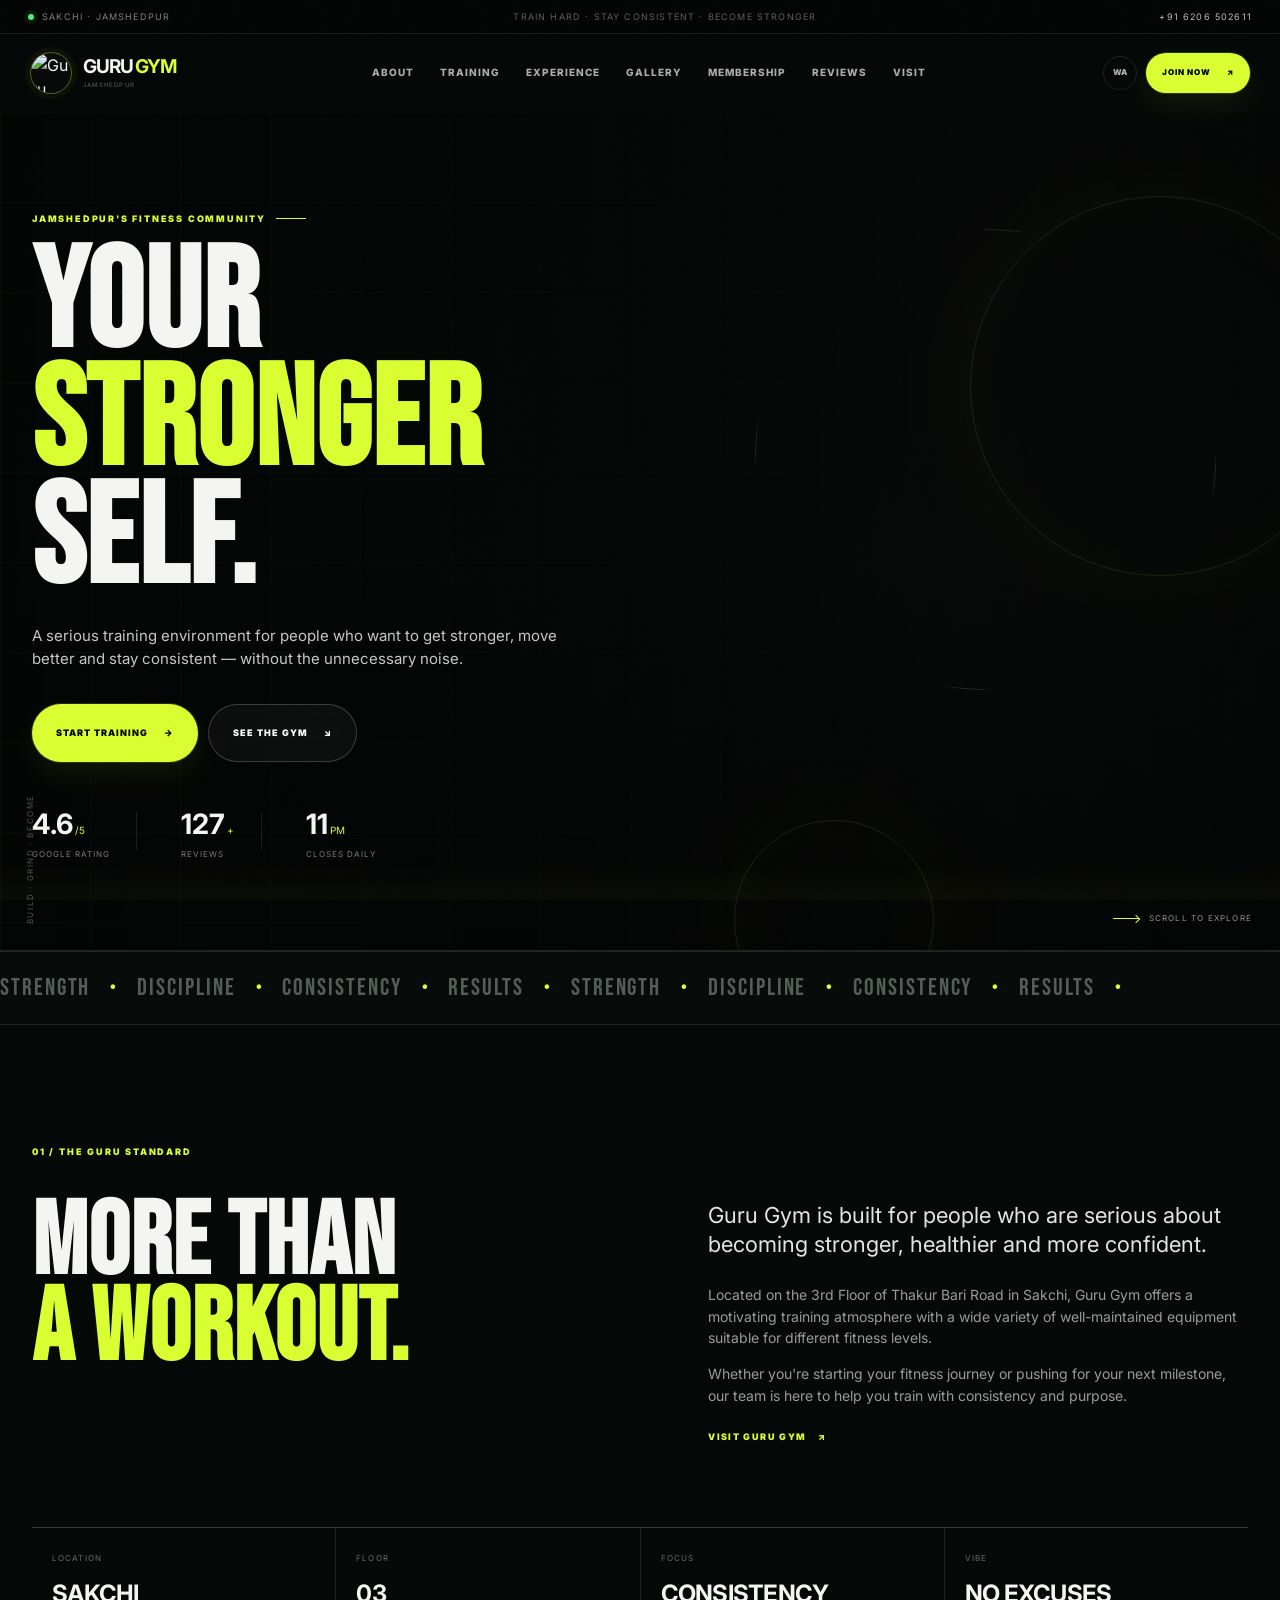
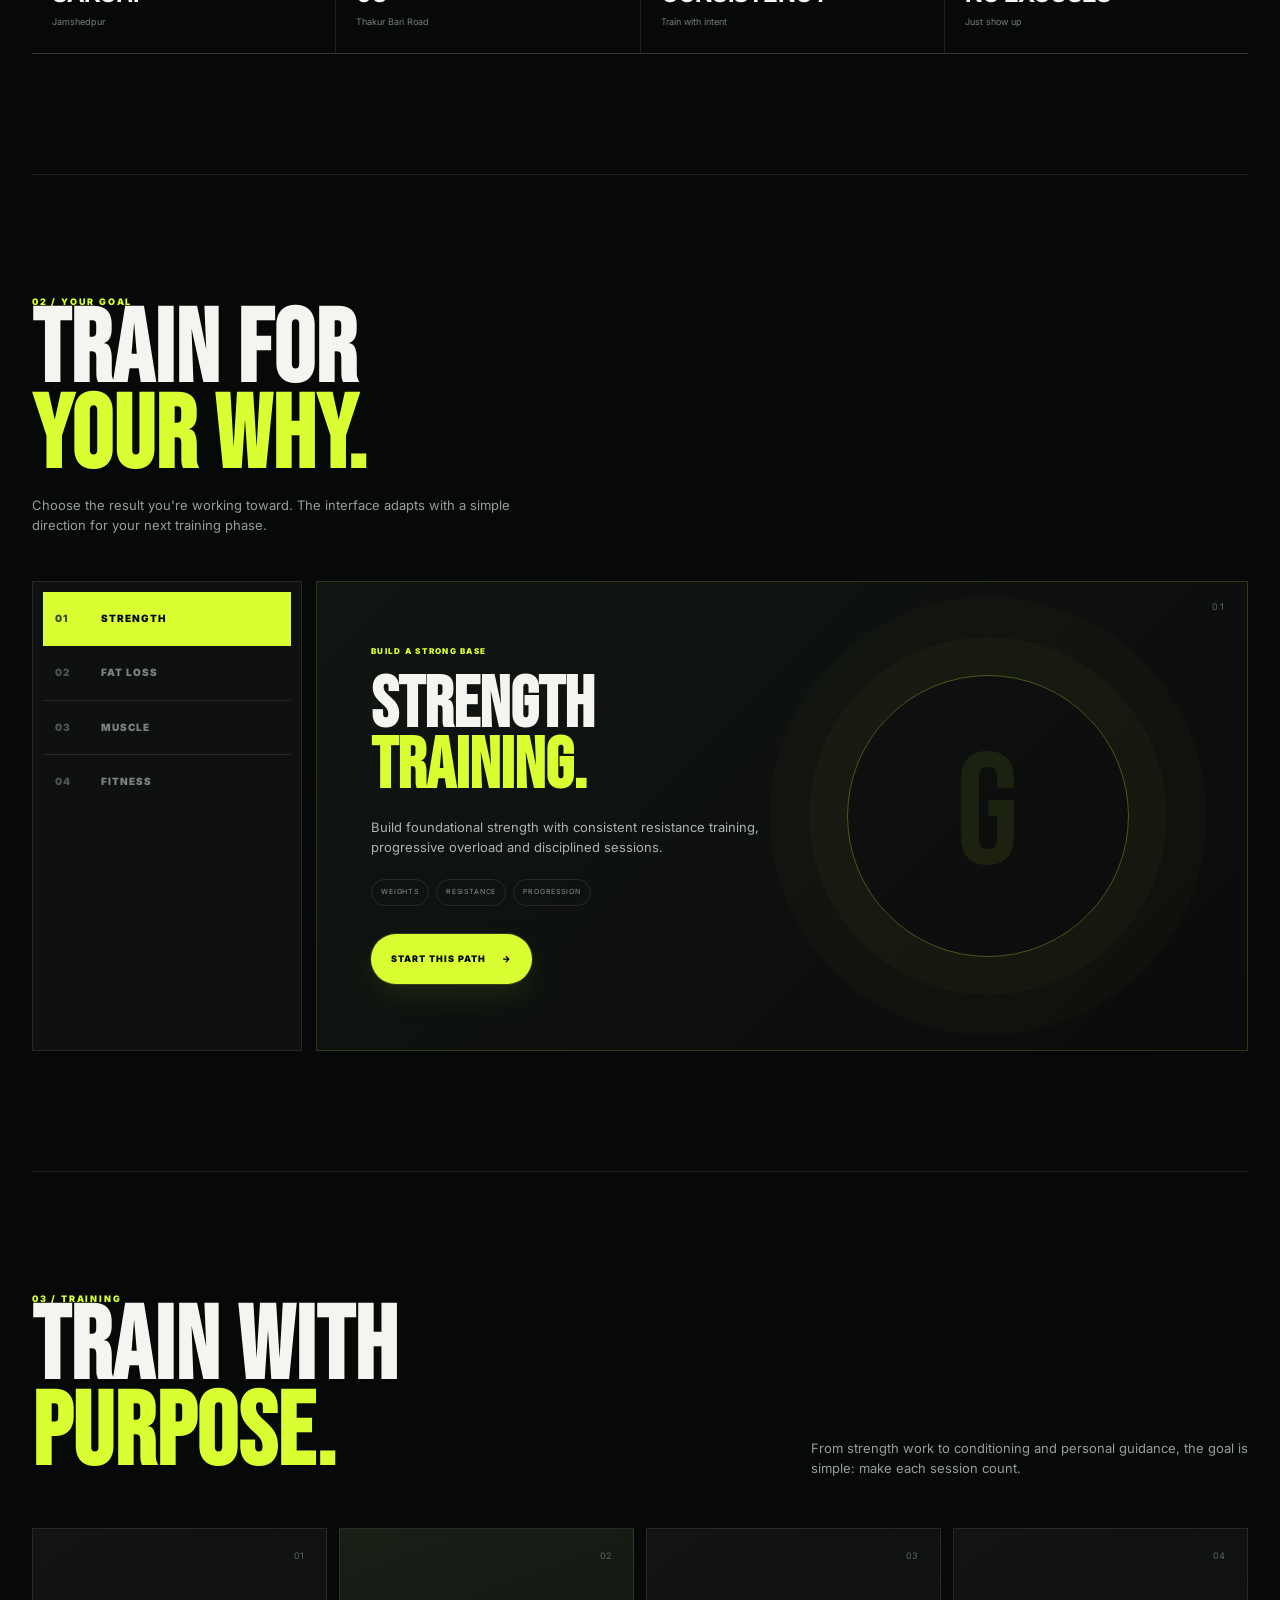
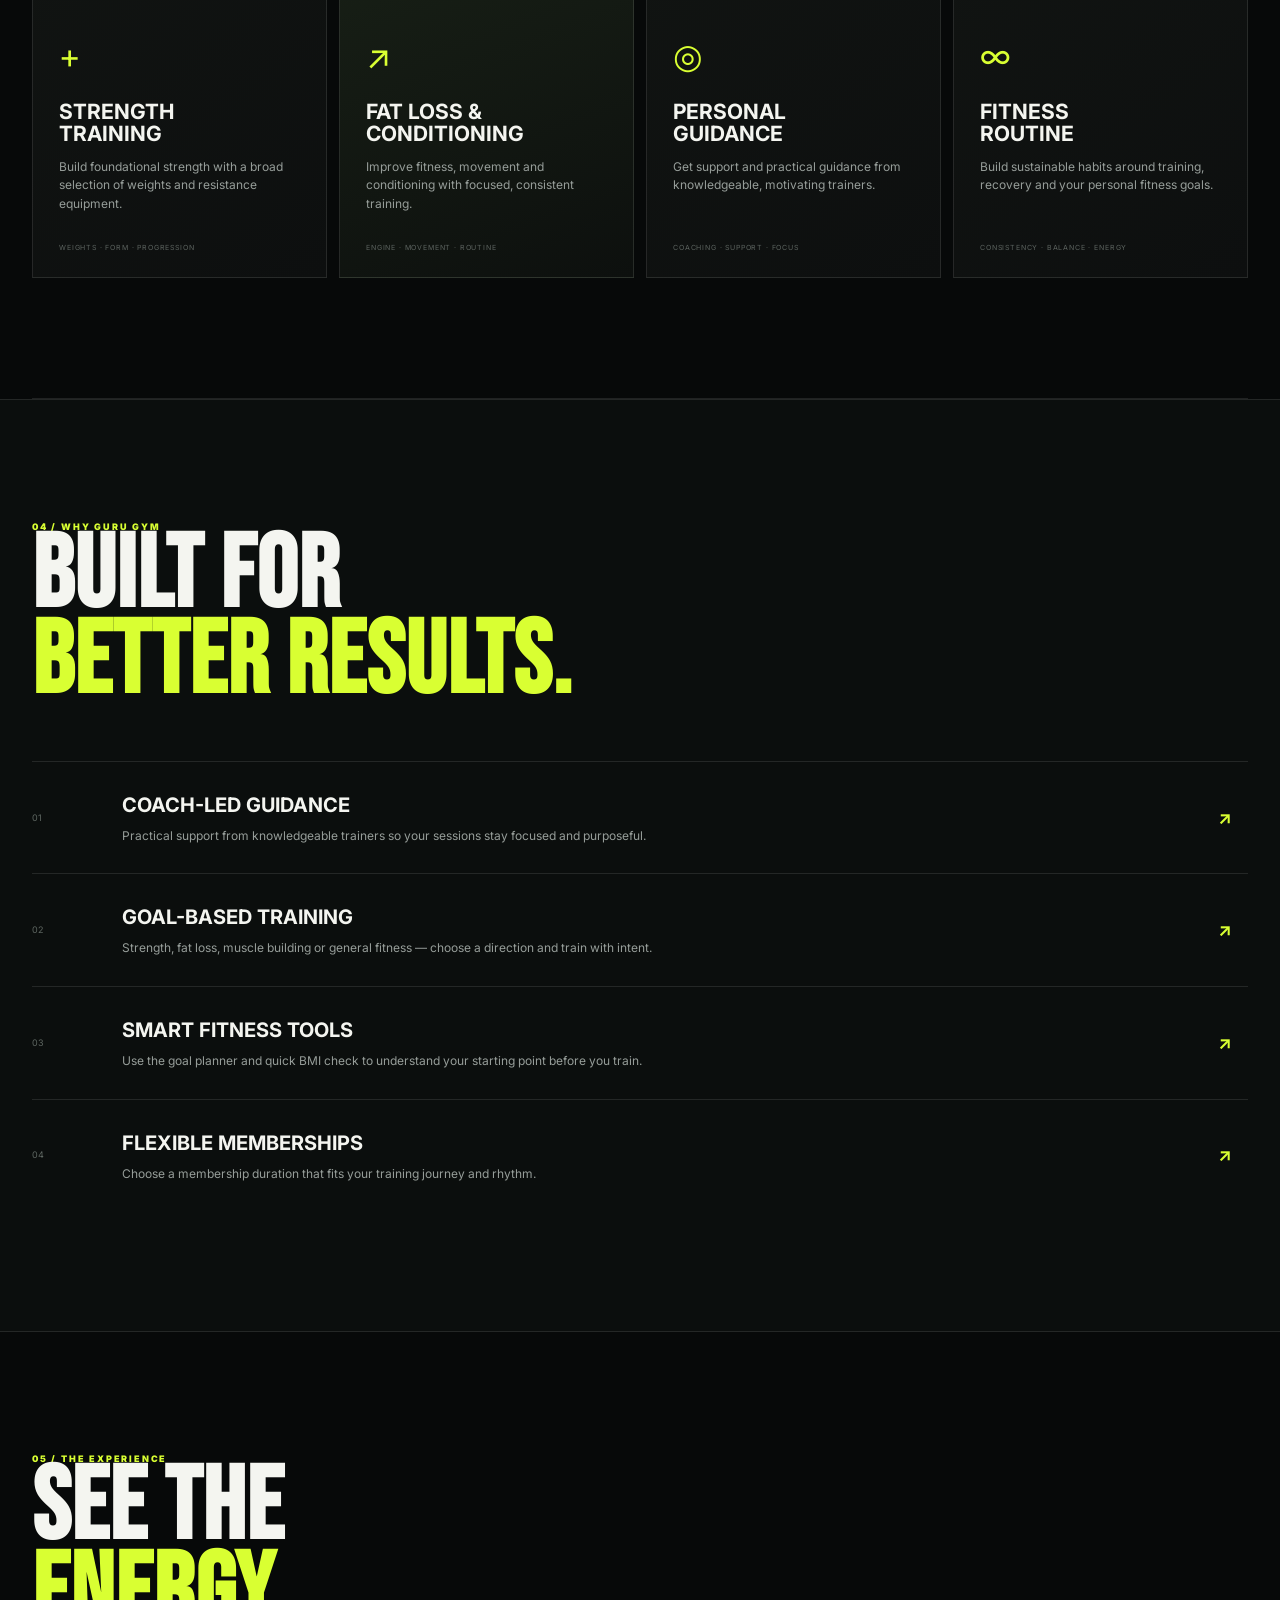
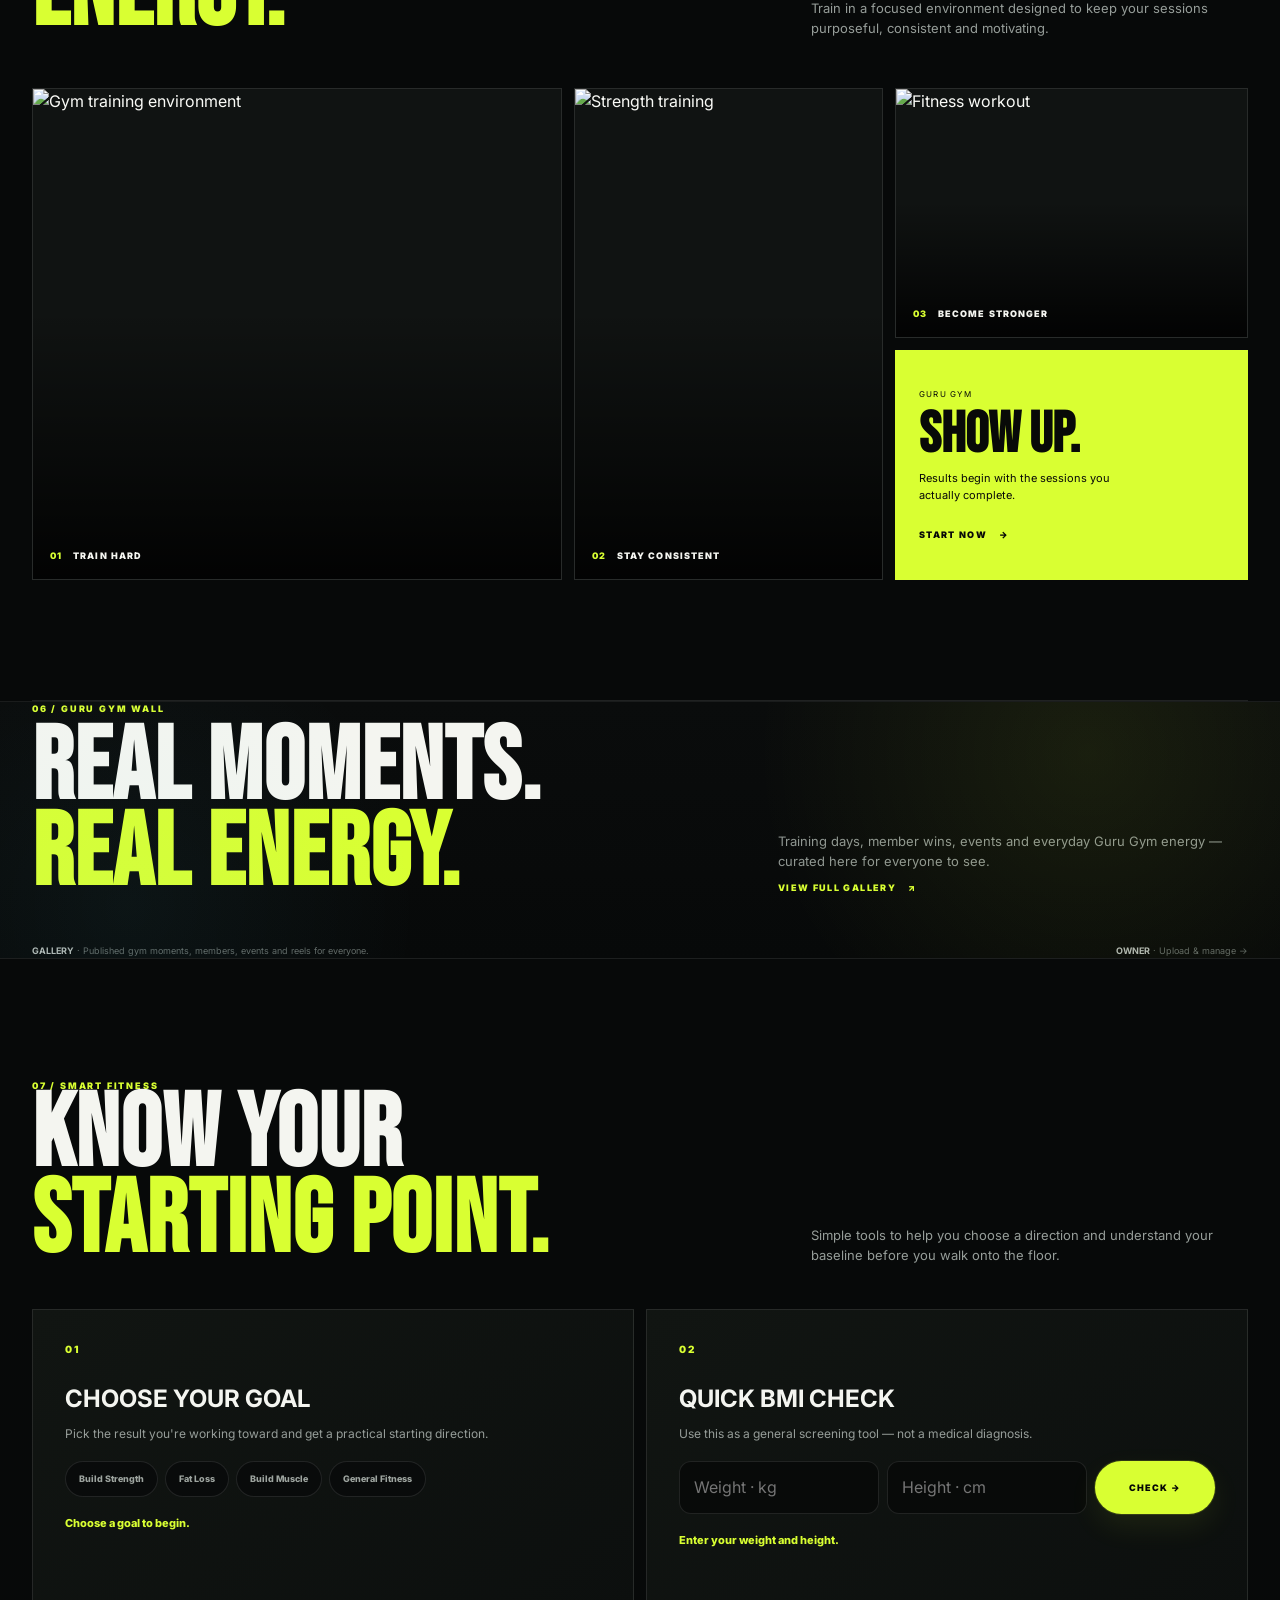
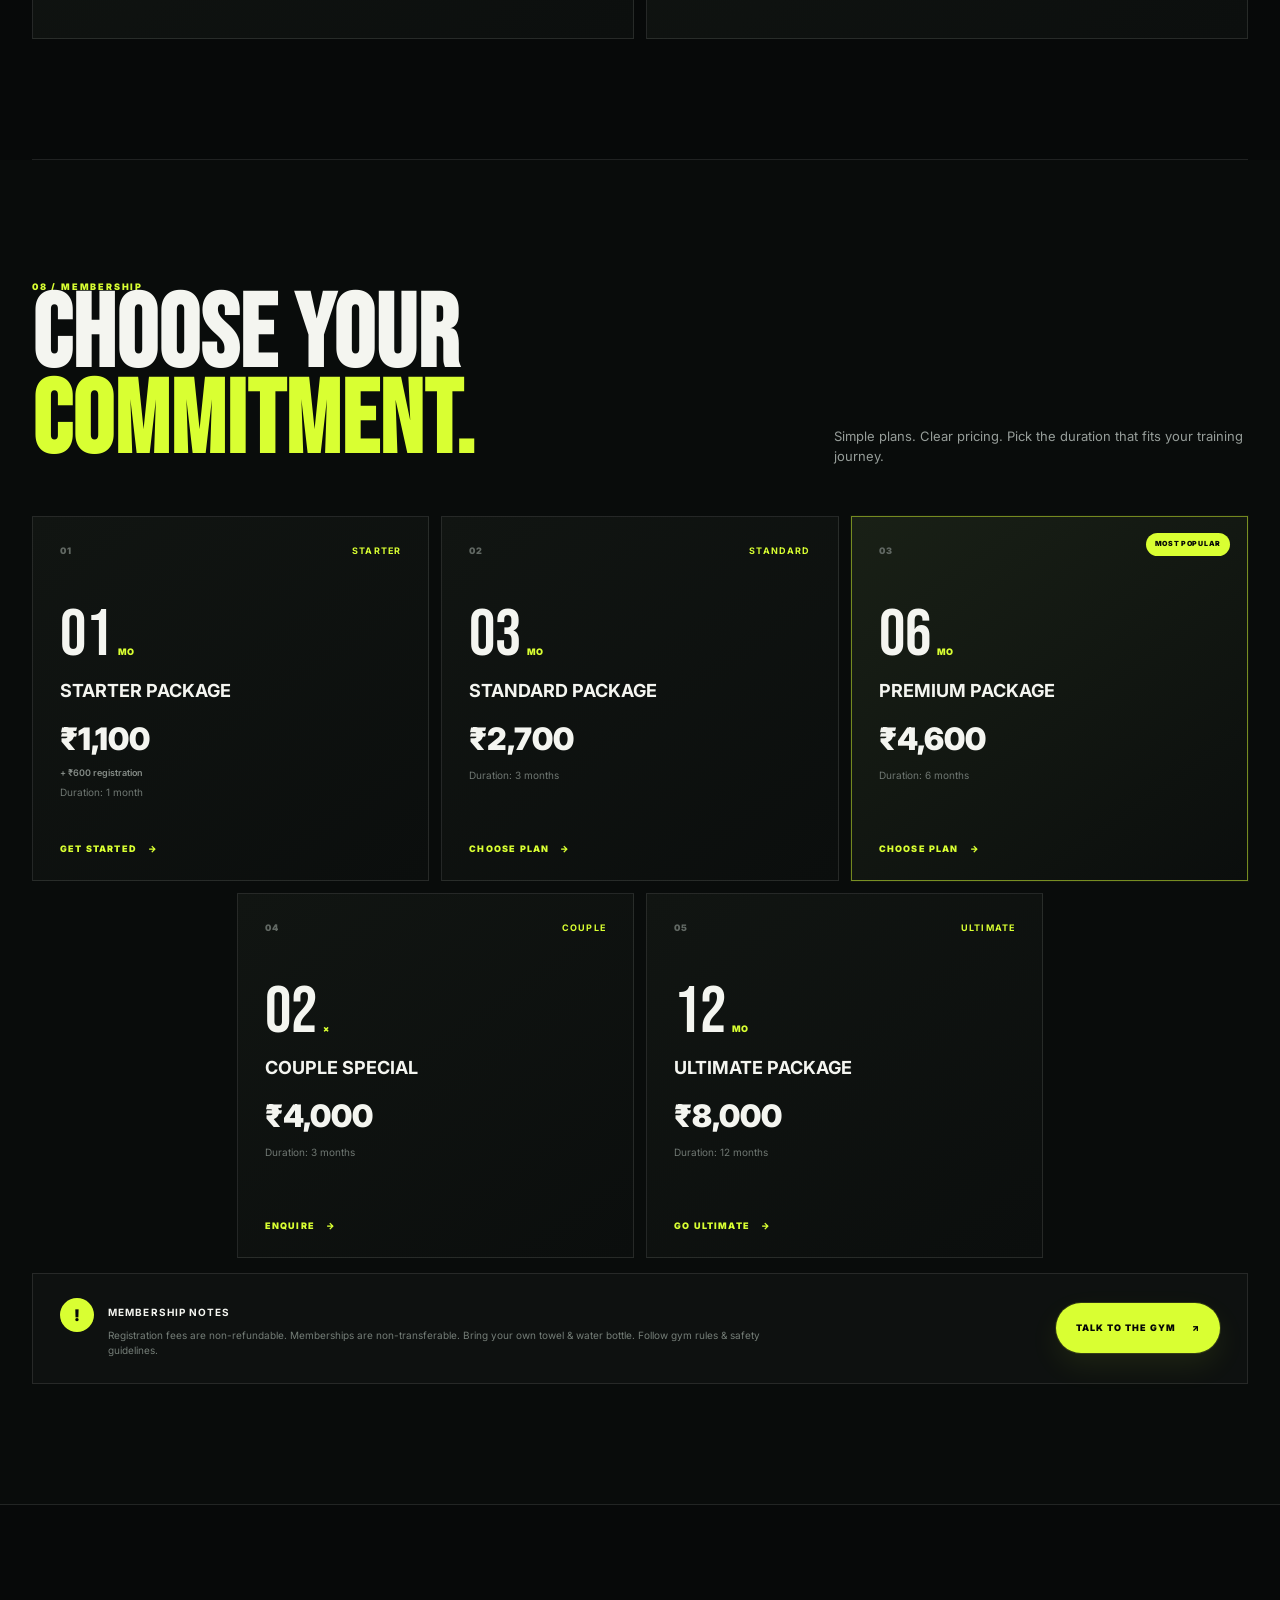
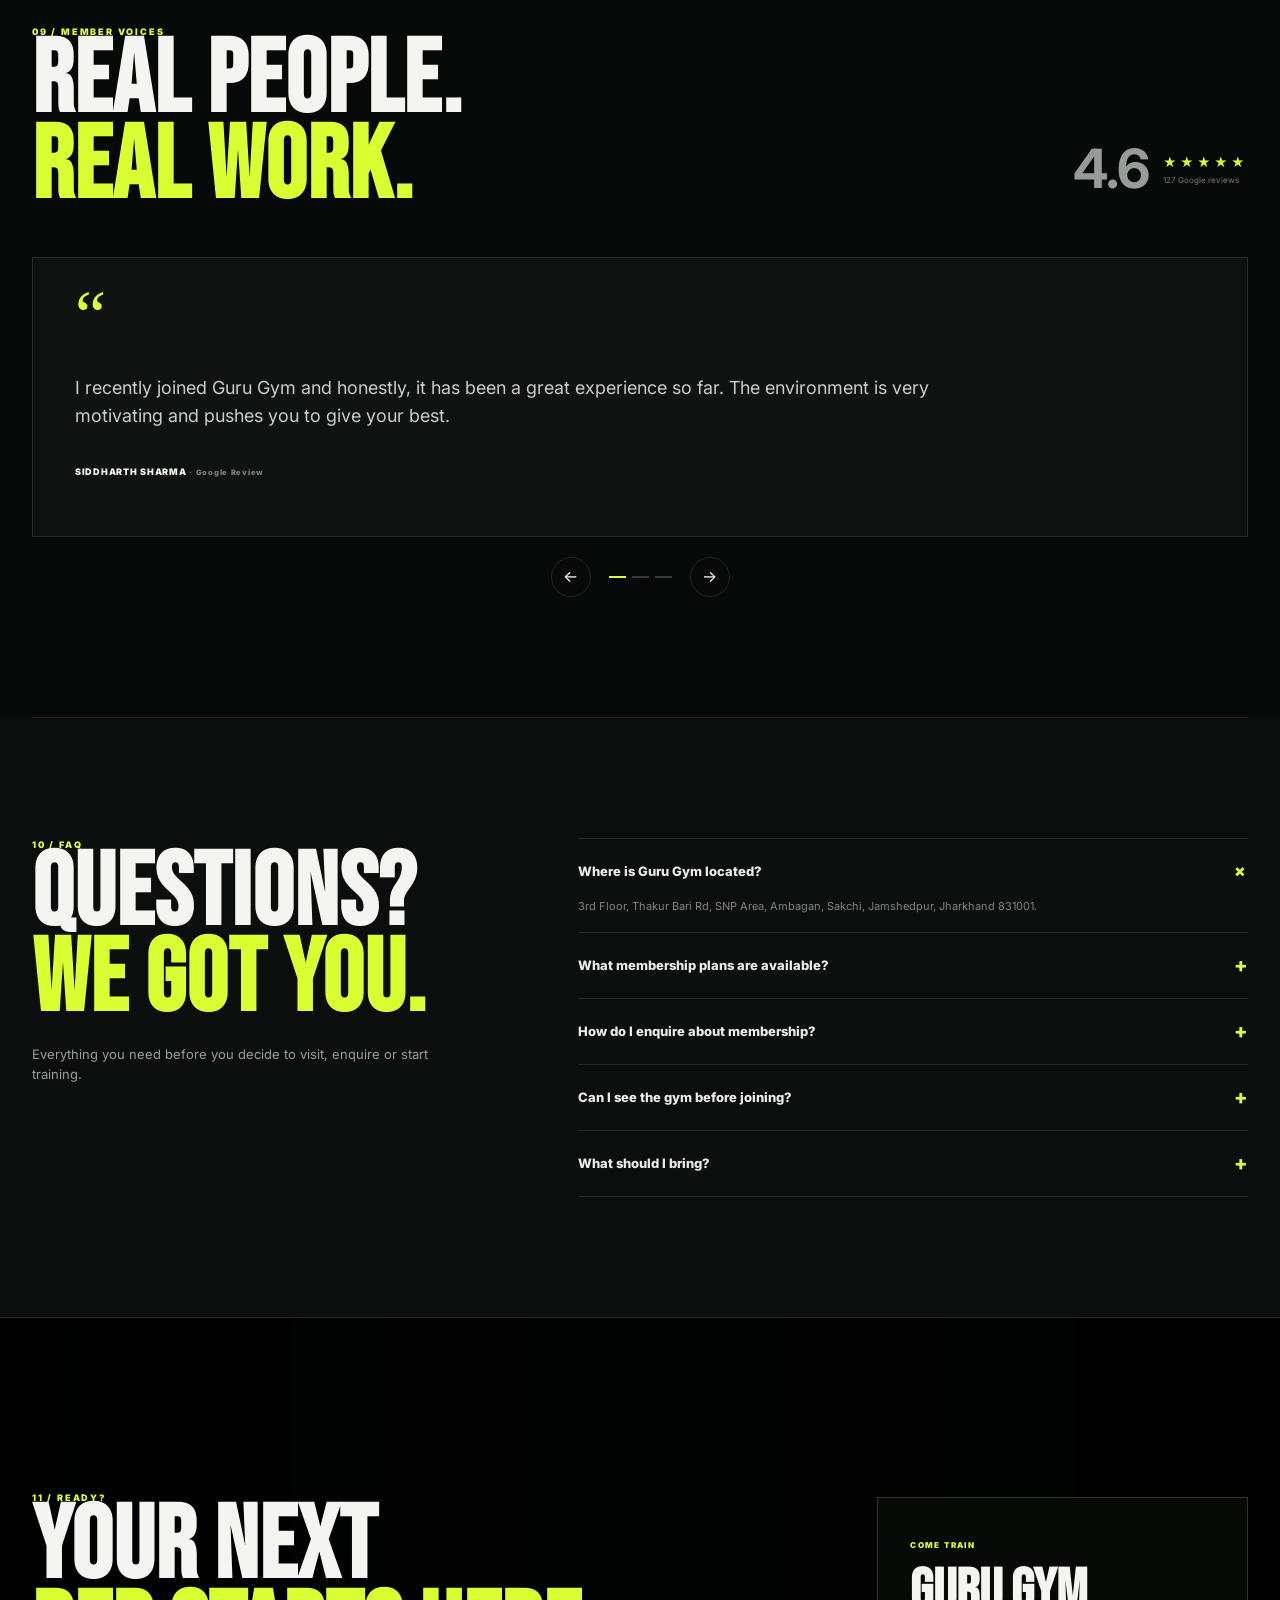
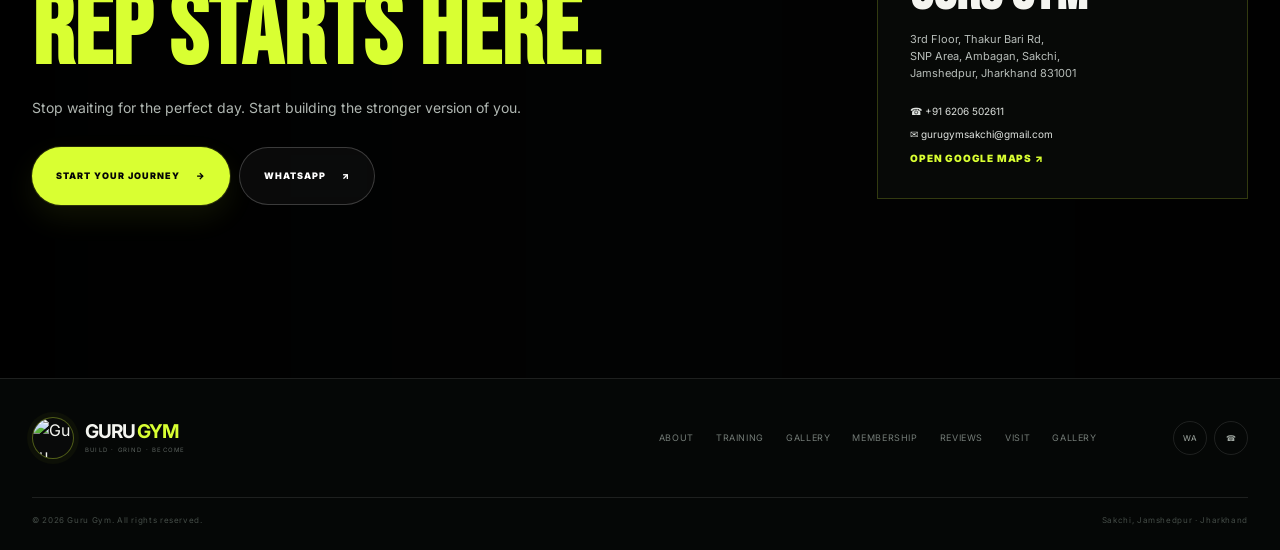
==== commit 4f5ae6fb: "Add files via upload" ====
--- a/index.html
+++ b/index.html
@@ -1,1516 +1,311 @@
-<!DOCTYPE html>
+<!doctype html>
 <html lang="en">
 <head>
-<meta charset="UTF-8">
-<meta name="viewport" content="width=device-width,initial-scale=1.0">
-<meta name="description" content="Guru Gym — premium fitness community in Sakchi, Jamshedpur. Train stronger, move better, become your best.">
-<title>Guru Gym | Jamshedpur</title>
-<link rel="preconnect" href="https://fonts.googleapis.com">
-<link rel="preconnect" href="https://fonts.gstatic.com" crossorigin>
-<link href="https://fonts.googleapis.com/css2?family=Bebas+Neue&family=Inter:wght@400;500;600;700;800;900&display=swap" rel="stylesheet">
-<style>
-:root{
-  --bg:#080909;--panel:#111313;--panel2:#161919;--text:#f5f5f2;--muted:#9a9f9d;
-  --accent:#d9ff32;--line:rgba(255,255,255,.1);--max:1240px;--radius:22px;
-}
-*{box-sizing:border-box;margin:0;padding:0}
-html{scroll-behavior:smooth}
-body{font-family:Inter,Arial,sans-serif;background:var(--bg);color:var(--text);line-height:1.6;overflow-x:hidden}
-body.modal-open{overflow:hidden}
-a{text-decoration:none;color:inherit}
-button,input,select{font:inherit}
-button{cursor:pointer}
-::selection{background:var(--accent);color:#000}
-.progress{position:fixed;top:0;left:0;height:3px;width:0;background:var(--accent);z-index:9999}
-.topbar{height:36px;background:#050606;border-bottom:1px solid var(--line);display:flex;align-items:center;justify-content:center;gap:30px;color:#9fa4a1;font-size:11px;font-weight:700;letter-spacing:.08em;text-transform:uppercase}
-.topbar a:hover{color:var(--accent)}
-.header{height:78px;display:flex;align-items:center;justify-content:space-between;padding:0 5vw;position:sticky;top:0;z-index:100;background:rgba(8,9,9,.74);backdrop-filter:blur(18px);border-bottom:1px solid transparent;transition:.3s}
-.header.scrolled{border-bottom-color:var(--line);box-shadow:0 10px 35px rgba(0,0,0,.25)}
-.logo{font-size:24px;font-weight:900;letter-spacing:-.06em}.logo span,.footer-logo span{color:var(--accent)}.logo b{color:var(--accent)}
-.nav{display:flex;align-items:center;gap:27px;font-size:12px;font-weight:800;letter-spacing:.06em;text-transform:uppercase}
-.nav a{color:#c7cbc9;transition:.25s}.nav a:hover,.nav a.active{color:var(--accent)}
-.nav-cta{padding:11px 18px;background:var(--accent);color:#000!important;border-radius:999px}
-.menu-btn{display:none;background:none;border:0;color:#fff;font-size:28px}
-.hero{min-height:calc(100vh - 114px);position:relative;display:flex;align-items:center;isolation:isolate;overflow:hidden}
-.hero-bg{position:absolute;inset:0;background:
-linear-gradient(90deg,rgba(0,0,0,.88) 0%,rgba(0,0,0,.68) 44%,rgba(0,0,0,.25) 100%),
-url("https://images.unsplash.com/photo-1581009146145-b5ef050c2e1e?auto=format&fit=crop&w=2200&q=88") center/cover;filter:saturate(.82);z-index:-2}
-.hero:after{content:"";position:absolute;inset:auto 0 0;height:180px;background:linear-gradient(transparent,var(--bg));z-index:-1}
-.hero-content{width:min(var(--max),90%);margin:auto;padding:90px 0}
-.eyebrow,.section-label{color:var(--accent);font-size:11px;font-weight:900;letter-spacing:.18em}
-.hero h1,.section h2,.cta h2{font-family:"Bebas Neue",sans-serif;line-height:.9;letter-spacing:.015em}
-.hero h1{font-size:clamp(68px,10vw,150px);max-width:850px;margin:20px 0 25px}
-.hero h1 span,.section h2 em,.cta h2 em{color:var(--accent);font-style:normal}
-.hero p{max-width:610px;color:#c7cbc9;font-size:16px}
-.hero-actions{display:flex;gap:12px;margin:32px 0 48px;flex-wrap:wrap}
-.btn{display:inline-flex;align-items:center;justify-content:center;gap:20px;min-height:52px;padding:0 22px;border-radius:999px;font-size:11px;font-weight:900;letter-spacing:.1em;transition:.25s;border:1px solid transparent}
-.btn-primary{background:var(--accent);color:#050505}.btn-primary:hover{transform:translateY(-3px);box-shadow:0 12px 30px rgba(217,255,50,.2)}
-.btn-ghost{border-color:rgba(255,255,255,.28);color:#fff;background:rgba(0,0,0,.15)}.btn-ghost:hover{border-color:var(--accent);color:var(--accent)}
-.hero-stats{display:flex;gap:48px}.hero-stats strong{display:block;font-size:29px}.hero-stats strong span{font-size:13px;color:var(--accent)}.hero-stats small{color:#8f9491;text-transform:uppercase;font-size:9px;letter-spacing:.12em}
-.hero-badge{position:absolute;right:6vw;bottom:10%;width:110px;height:110px;border:1px solid rgba(217,255,50,.6);border-radius:50%;display:grid;place-items:center;text-align:center;transform:rotate(-12deg);background:rgba(0,0,0,.35);backdrop-filter:blur(8px);font-size:13px;font-weight:900}.hero-badge span{font-size:7px;color:var(--accent);letter-spacing:.12em}
-.scroll{position:absolute;right:5vw;bottom:28px;font-size:9px;letter-spacing:.15em;color:#9da19f}.scroll span{color:var(--accent);margin-left:8px}
-.section{width:min(var(--max),90%);margin:auto;padding:115px 0}
-.intro-grid,.contact-grid{display:grid;grid-template-columns:1fr 1fr;gap:90px;margin-top:40px}
-.section h2{font-size:clamp(60px,7vw,105px)}
-.lead{font-size:22px;line-height:1.35;color:#e6e8e6;margin-bottom:22px}.intro-grid p:not(.lead){color:var(--muted);margin-bottom:15px}
-.text-link{display:inline-block;margin-top:18px;color:var(--accent);font-size:11px;font-weight:900;letter-spacing:.12em}
-.marquee{overflow:hidden;border-block:1px solid var(--line);padding:18px 0;white-space:nowrap;color:#686d6b;font-family:"Bebas Neue";font-size:25px;letter-spacing:.08em}
-.marquee div{width:max-content;animation:marquee 24s linear infinite}.marquee span{color:var(--accent);margin:0 20px}@keyframes marquee{to{transform:translateX(-50%)}}
-.section-head{margin-bottom:42px}.section-head p{max-width:560px;color:var(--muted);margin-top:16px}.program-grid{display:grid;grid-template-columns:repeat(4,1fr);gap:12px}
-.program-card{min-height:330px;padding:27px;background:var(--panel);border:1px solid var(--line);position:relative;overflow:hidden;transition:.35s}
-.program-card:before{content:"";position:absolute;inset:auto 0 0;height:3px;background:var(--accent);transform:scaleX(0);transform-origin:left;transition:.35s}
-.program-card:hover{transform:translateY(-8px);background:#171a19;border-color:rgba(217,255,50,.25)}.program-card:hover:before{transform:scaleX(1)}
-.program-card.featured{background:linear-gradient(145deg,#191d18,#101211)}
-.number{position:absolute;right:22px;top:22px;color:#5d625f;font-size:10px}.icon{font-size:30px;margin:70px 0 18px}.program-card h3{font-size:22px;line-height:1.05}.program-card p{color:var(--muted);font-size:13px;margin-top:13px}.program-card>span{position:absolute;bottom:24px;color:#666;font-size:9px}
-.facilities{display:grid;grid-template-columns:1.1fr .9fr;gap:70px;align-items:center}
-.facility-image{height:620px;position:relative;overflow:hidden}.facility-image img{width:100%;height:100%;object-fit:cover;filter:grayscale(.3)}.image-tag{position:absolute;right:20px;bottom:20px;background:var(--accent);color:#000;padding:13px;font-size:10px;font-weight:900;line-height:1.05}
-.facility-copy ul{list-style:none;margin:28px 0}.facility-copy li{border-top:1px solid var(--line);padding:13px 0;color:#bbb;font-size:13px}.facility-copy li span{color:var(--accent);margin-right:10px}
-.centered{text-align:center}.centered p{margin:15px auto}.plans{display:grid;grid-template-columns:repeat(3,1fr);gap:15px}.plan{background:var(--panel);border:1px solid var(--line);padding:34px;position:relative}.plan.hot{border-color:rgba(217,255,50,.5);transform:translateY(-12px)}.popular{position:absolute;right:18px;top:18px;background:var(--accent);color:#000;padding:6px 9px;font-size:8px;font-weight:900;border-radius:999px}
-.plan-top{display:flex;justify-content:space-between;color:#717673;font-size:10px;font-weight:900;letter-spacing:.12em}.plan-top b{color:var(--accent)}.plan h3{font-size:28px;margin:50px 0 10px}.plan p{color:var(--muted);font-size:13px}.plan ul{list-style:none;margin:25px 0 28px}.plan li{padding:9px 0;border-bottom:1px solid var(--line);font-size:12px;color:#bbb}.plan li:before{content:"✓";color:var(--accent);margin-right:8px}.plan>a{color:var(--accent);font-size:10px;font-weight:900;letter-spacing:.1em}
-.reviews{border-top:1px solid var(--line)}.review-head{display:flex;justify-content:space-between;align-items:end;margin-bottom:42px}.rating{display:flex;gap:12px;align-items:center}.rating strong{font-size:48px}.rating span{color:var(--accent);letter-spacing:3px}.rating small{display:block;color:#777;font-size:9px}.review-grid{display:grid;grid-template-columns:repeat(3,1fr);gap:14px}.review-grid blockquote{padding:30px;background:var(--panel);border:1px solid var(--line);min-height:240px}.review-grid blockquote>span{font-family:Georgia;font-size:50px;color:var(--accent);line-height:.5}.review-grid p{color:#c2c6c4;margin:22px 0;font-size:14px}.review-grid footer{font-size:10px;font-weight:900}.review-grid footer small{color:#777}
-.cta{position:relative;min-height:560px;display:grid;place-items:center;text-align:center;overflow:hidden}.cta-bg{position:absolute;inset:0;background:linear-gradient(rgba(0,0,0,.7),rgba(0,0,0,.88)),url("https://images.unsplash.com/photo-1571902943202-507ec2618e8f?auto=format&fit=crop&w=2000&q=85") center/cover;z-index:-1}.cta-content{width:min(800px,90%)}.cta h2{font-size:clamp(70px,9vw,125px);margin:16px 0}.cta p{color:#bbb;margin-bottom:28px}.cta .btn{margin:5px}
-.contact-grid{margin-top:35px}.contact-intro{color:var(--muted);max-width:500px;margin:20px 0 35px}.contact-item{display:flex;gap:17px;padding:18px 0;border-top:1px solid var(--line)}.contact-item>span{font-size:20px}.contact-item b{font-size:9px;letter-spacing:.15em;color:#777}.contact-item p{font-size:13px;color:#ccc;margin-top:3px}.map-card{min-height:450px;position:relative;overflow:hidden;border:1px solid var(--line);background:#111; background-image:linear-gradient(rgba(217,255,50,.045) 1px,transparent 1px),linear-gradient(90deg,rgba(217,255,50,.045) 1px,transparent 1px);background-size:50px 50px}
-.map-card:after{content:"";position:absolute;inset:0;background:radial-gradient(circle at 50% 50%,rgba(217,255,50,.12),transparent 28%)}
-.map-pin{position:absolute;left:50%;top:43%;transform:translate(-50%,-50%);width:58px;height:58px;border-radius:50% 50% 50% 0;transform:translate(-50%,-50%) rotate(-45deg);background:var(--accent);color:#000;display:grid;place-items:center;font-weight:900;box-shadow:0 0 0 12px rgba(217,255,50,.08),0 0 50px rgba(217,255,50,.25);z-index:2}.map-pin::first-letter{transform:rotate(45deg)}
-.map-label{position:absolute;left:25px;bottom:25px;z-index:3;background:rgba(8,9,9,.9);padding:17px 20px;border:1px solid var(--line)}.map-label b{display:block;font-size:14px}.map-label span{display:block;color:#777;font-size:10px;margin:3px 0 8px}.map-label a{color:var(--accent);font-size:9px;font-weight:900}
-.footer{border-top:1px solid var(--line);padding:45px 5vw 25px;display:grid;grid-template-columns:1fr 1fr;gap:30px}.footer-logo{font-size:22px;font-weight:900}.footer-logo b{color:var(--accent)}.footer-logo p{font-size:8px;color:#777;letter-spacing:.18em;margin-top:7px}.footer-links{display:flex;justify-content:end;gap:20px;font-size:10px;color:#777}.footer-links a:hover{color:var(--accent)}.footer-bottom{grid-column:1/-1;border-top:1px solid var(--line);padding-top:18px;display:flex;justify-content:space-between;color:#555;font-size:9px}
-.floating-call,.floating-wa{position:fixed;right:23px;width:53px;height:53px;border-radius:50%;display:grid;place-items:center;z-index:90;box-shadow:0 10px 30px #0008;font-size:20px}.floating-call{bottom:22px;background:var(--accent);color:#000}.floating-wa{bottom:85px;background:#22c55e;color:#fff}.floating-call:hover,.floating-wa:hover{transform:scale(1.08)}
-.reveal{opacity:0;transform:translateY(25px);transition:opacity .7s ease,transform .7s ease}.reveal.visible{opacity:1;transform:none}
-.toast{position:fixed;left:50%;bottom:25px;transform:translate(-50%,120px);background:#f5f5f2;color:#000;padding:13px 18px;border-radius:999px;font-size:11px;font-weight:800;z-index:1000;transition:.35s;box-shadow:0 15px 50px #0008}.toast.show{transform:translate(-50%,0)}
-.modal{position:fixed;inset:0;background:rgba(0,0,0,.78);backdrop-filter:blur(12px);display:none;place-items:center;z-index:500;padding:20px}.modal.open{display:grid}.modal-box{width:min(520px,100%);background:#111414;border:1px solid rgba(217,255,50,.25);padding:32px;border-radius:24px;position:relative}.modal-box h3{font-family:"Bebas Neue";font-size:48px;line-height:1}.close{position:absolute;right:18px;top:15px;border:0;background:none;color:#aaa;font-size:25px}.form-row{display:grid;grid-template-columns:1fr 1fr;gap:10px}.modal label{display:block;color:#777;font-size:9px;font-weight:800;letter-spacing:.12em;margin:17px 0 6px}.modal input,.modal select{width:100%;background:#090a0a;border:1px solid var(--line);color:#fff;padding:13px;border-radius:10px;outline:none}.modal input:focus,.modal select:focus{border-color:var(--accent)}.modal .btn{width:100%;margin-top:20px}
-.tools{background:#0d0f0f;border-block:1px solid var(--line)}.tools-inner{width:min(var(--max),90%);margin:auto;padding:80px 0}.tool-grid{display:grid;grid-template-columns:1fr 1fr;gap:18px;margin-top:35px}.tool{padding:28px;background:var(--panel);border:1px solid var(--line);border-radius:var(--radius)}.tool h3{font-size:22px}.tool p{color:#777;font-size:12px;margin:7px 0 18px}.goal-buttons{display:flex;flex-wrap:wrap;gap:8px}.goal-btn{background:#090a0a;color:#bbb;border:1px solid var(--line);padding:10px 13px;border-radius:999px;font-size:10px;font-weight:800}.goal-btn.selected{background:var(--accent);color:#000;border-color:var(--accent)}
-.bmi-grid{display:grid;grid-template-columns:repeat(3,1fr) 100px;gap:8px}.bmi-grid input{width:100%;background:#090a0a;border:1px solid var(--line);padding:12px;color:#fff;border-radius:9px}.bmi-result{margin-top:15px;color:var(--accent);font-weight:900;font-size:13px}
-.live-dot{display:inline-block;width:7px;height:7px;border-radius:50%;background:#47e36b;margin-right:6px;box-shadow:0 0 0 5px #47e36b14}.closed{background:#ff7b55}
-@media(max-width:900px){
- .nav{display:none;position:absolute;top:78px;left:0;right:0;padding:20px 5vw;background:#0a0b0b;border-bottom:1px solid var(--line);flex-direction:column;align-items:stretch}.nav.open{display:flex}.nav-cta{text-align:center}.menu-btn{display:block}
- .topbar{gap:10px;font-size:8px}.topbar div:nth-child(2){display:none}
- .program-grid{grid-template-columns:1fr 1fr}.facilities{grid-template-columns:1fr}.facility-image{height:480px}.plans,.review-grid{grid-template-columns:1fr}.plan.hot{transform:none}.intro-grid,.contact-grid{grid-template-columns:1fr;gap:30px}.tool-grid{grid-template-columns:1fr}
-}
-@media(max-width:600px){
- .hero{min-height:calc(100vh - 114px)}.hero-content{padding:70px 0}.hero h1{font-size:64px}.hero p{font-size:14px}.hero-badge,.scroll{display:none}.hero-stats{gap:20px}.hero-stats strong{font-size:22px}.section{padding:80px 0}.section h2{font-size:62px}.program-grid{grid-template-columns:1fr}.facility-image{height:370px}.footer{grid-template-columns:1fr}.footer-links{justify-content:start;flex-wrap:wrap}.footer-bottom{display:block}.footer-bottom span{display:block;margin:5px 0}.form-row,.bmi-grid{grid-template-columns:1fr}.floating-wa{bottom:82px}
-}
-
-/* Premium membership pricing */
-.pricing-grid{display:grid;grid-template-columns:repeat(6,1fr);gap:13px;margin-top:42px}
-.price-card{grid-column:span 2;background:linear-gradient(145deg,#151818,#0d0f0f);border:1px solid var(--line);padding:27px;position:relative;overflow:hidden;min-height:345px;transition:.35s}
-.price-card:nth-child(4){grid-column:2 / span 2}
-.price-card:nth-child(5){grid-column:4 / span 2}
-.price-card:before{content:"";position:absolute;left:0;bottom:0;width:100%;height:3px;background:var(--accent);transform:scaleX(0);transform-origin:left;transition:.35s}
-.price-card:hover{transform:translateY(-8px);border-color:rgba(217,255,50,.35);box-shadow:0 22px 55px rgba(0,0,0,.28)}
-.price-card:hover:before{transform:scaleX(1)}
-.price-card.featured-price{border-color:rgba(217,255,50,.55);background:linear-gradient(145deg,#1b2017,#0d0f0f)}
-.price-ribbon{position:absolute;top:17px;right:17px;background:var(--accent);color:#000;border-radius:999px;padding:6px 10px;font-size:8px;font-weight:900;letter-spacing:.1em}
-.price-top{display:flex;justify-content:space-between;color:#646a67;font-size:9px;font-weight:900;letter-spacing:.13em}
-.price-top b{color:var(--accent)}
-.price-icon{font-family:"Bebas Neue";font-size:62px;line-height:.8;margin:50px 0 18px;color:#f5f5f2}
-.price-icon span{font-family:Inter;font-size:10px;color:var(--accent);margin-left:6px;font-weight:900;letter-spacing:.12em}
-.price-card h3{font-size:18px;line-height:1.1}.price{font-size:30px;font-weight:900;margin-top:15px;color:#fff}
-.price small{display:block;font-size:9px;color:#9ca19e;font-weight:600;margin-top:3px}
-.price-card>p{color:#777;font-size:11px;margin-top:3px}
-.price-action{position:absolute;left:27px;bottom:24px;color:var(--accent);font-size:9px;font-weight:900;letter-spacing:.11em}
-.price-action span{margin-left:10px}
-.pricing-bottom{display:grid;grid-template-columns:1fr 1fr;gap:15px;margin-top:15px}
-.pricing-note,.pricing-contact{background:var(--panel);border:1px solid var(--line);padding:27px}
-.pricing-note{display:flex;gap:17px}
-.note-mark{min-width:35px;height:35px;border-radius:50%;display:grid;place-items:center;background:var(--accent);color:#000;font-weight:900}
-.pricing-note b{font-size:11px;letter-spacing:.1em}
-.pricing-note ul{margin-top:9px;padding-left:17px;color:#969b98;font-size:11px}
-.pricing-note li{margin:5px 0}
-.pricing-contact h3{font-family:"Bebas Neue";font-size:43px;line-height:.85;margin:12px 0}
-.pricing-contact h3 em{color:var(--accent);font-style:normal}
-.pricing-contact>p{color:#777;font-size:11px;max-width:400px}
-.contact-mini{display:grid;gap:7px;margin:18px 0}.contact-mini a{font-size:11px;color:#c5cac7}.contact-mini a:hover{color:var(--accent)}
-.mini-actions{display:flex;gap:8px;flex-wrap:wrap}.mini-actions .btn{min-height:43px;padding:0 16px;font-size:9px}
-@media(max-width:900px){
- .pricing-grid{grid-template-columns:1fr 1fr}.price-card,.price-card:nth-child(4),.price-card:nth-child(5){grid-column:auto}.pricing-bottom{grid-template-columns:1fr}
-}
-@media(max-width:600px){
- .pricing-grid{grid-template-columns:1fr}.price-card,.price-card:nth-child(4),.price-card:nth-child(5){grid-column:auto}.pricing-bottom{grid-template-columns:1fr}.price-card{min-height:325px}
-}
-
-/* =========================================================
-   FINAL RESPONSIVE SYSTEM — SAME DESIGN, EVERY SCREEN
-   ========================================================= */
-
-/* Prevent horizontal overflow and make all media fluid */
-html,body{width:100%;max-width:100%;overflow-x:hidden}
-img{max-width:100%;display:block}
-button,a{-webkit-tap-highlight-color:transparent}
-section,.section,.tools-inner,.hero-content{scroll-margin-top:92px}
-
-/* Large desktops / wide monitors */
-@media (min-width:1440px){
-  :root{--max:1320px}
-  .header{padding-inline:max(5vw,40px)}
-  .hero-content{padding-top:110px;padding-bottom:110px}
-  .hero h1{font-size:clamp(120px,9vw,158px)}
-  .program-card{min-height:350px}
-  .facility-image{height:650px}
-}
-
-/* Laptops + tablets landscape */
-@media (min-width:901px) and (max-width:1199px){
-  .nav{gap:18px}
-  .nav a{font-size:10px}
-  .hero h1{font-size:clamp(76px,9vw,115px)}
-  .hero-content{padding-block:85px}
-  .intro-grid,.contact-grid{gap:55px}
-  .program-grid{grid-template-columns:repeat(2,1fr)}
-  .facilities{gap:45px}
-  .facility-image{height:540px}
-  .pricing-grid{grid-template-columns:repeat(6,1fr)}
-  .price-card{grid-column:span 2}
-  .price-card:nth-child(4){grid-column:2/span 2}
-  .price-card:nth-child(5){grid-column:4/span 2}
-}
-
-/* Tablet portrait */
-@media (min-width:601px) and (max-width:900px){
-  .header{height:72px;padding-inline:5%}
-  .nav{top:72px}
-  .hero{min-height:calc(100svh - 108px)}
-  .hero-content{padding-block:75px}
-  .hero h1{font-size:clamp(72px,12vw,105px)}
-  .hero p{max-width:680px}
-  .hero-badge{right:5%;bottom:8%;width:92px;height:92px}
-  .hero-stats{gap:35px}
-  .intro-grid,.contact-grid,.facilities{grid-template-columns:1fr;gap:40px}
-  .facility-image{height:min(62vw,520px)}
-  .program-grid{grid-template-columns:repeat(2,1fr)}
-  .review-grid{grid-template-columns:repeat(2,1fr)}
-  .review-grid blockquote:last-child{grid-column:1/-1}
-  .plans{grid-template-columns:repeat(2,1fr)}
-  .plan.hot{transform:none}
-  .pricing-grid{grid-template-columns:repeat(2,1fr)}
-  .price-card,.price-card:nth-child(4),.price-card:nth-child(5){grid-column:auto}
-  .pricing-bottom{grid-template-columns:1fr}
-  .tool-grid{grid-template-columns:1fr}
-}
-
-/* Phones — preserve the desktop visual language, just scale/reflow */
-@media (max-width:600px){
-  :root{--radius:18px}
-
-  body{font-size:14px}
-  .topbar{
-    height:34px;
-    padding-inline:14px;
-    justify-content:space-between;
-    gap:8px;
-    font-size:7.5px;
-    letter-spacing:.06em;
-    white-space:nowrap;
-  }
-  .topbar div:first-child{overflow:hidden;text-overflow:ellipsis}
-  .topbar a{font-size:8px}
-
-  .header{
-    height:68px;
-    padding:0 16px;
-  }
-  .logo{font-size:21px}
-  .menu-btn{
-    width:44px;height:44px;
-    display:grid;place-items:center;
-    font-size:25px;
-  }
-  .nav{
-    top:68px;
-    padding:12px 16px 18px;
-    gap:4px;
-    border-radius:0 0 18px 18px;
-    box-shadow:0 20px 40px rgba(0,0,0,.45);
-  }
-  .nav a{
-    width:100%;
-    padding:12px 10px;
-    font-size:11px;
-    border-radius:9px;
-  }
-  .nav a:not(.nav-cta):hover{background:#151818}
-  .nav-cta{margin-top:5px;padding:13px 18px!important}
-
-  .hero{
-    min-height:calc(100svh - 102px);
-    align-items:flex-end;
-  }
-  .hero-bg{
-    background:
-      linear-gradient(180deg,rgba(0,0,0,.28) 0%,rgba(0,0,0,.72) 55%,rgba(0,0,0,.97) 100%),
-      url("https://images.unsplash.com/photo-1581009146145-b5ef050c2e1e?auto=format&fit=crop&w=1400&q=85") center/cover;
-    background-position:58% center;
-  }
-  .hero-content{
-    width:calc(100% - 32px);
-    padding:78px 0 55px;
-  }
-  .eyebrow{font-size:8.5px;letter-spacing:.15em}
-  .hero h1{
-    font-size:clamp(59px,17vw,82px);
-    line-height:.86;
-    margin:14px 0 18px;
-  }
-  .hero p{
-    font-size:12.5px;
-    line-height:1.6;
-    color:#c4c8c5;
-  }
-  .hero-actions{
-    margin:24px 0 30px;
-    display:grid;
-    grid-template-columns:1fr 1fr;
-    gap:8px;
-  }
-  .btn{
-    min-height:47px;
-    padding:0 14px;
-    gap:9px;
-    font-size:8.5px;
-    letter-spacing:.08em;
-    white-space:nowrap;
-  }
-  .hero-stats{
-    display:grid;
-    grid-template-columns:repeat(3,1fr);
-    gap:8px;
-    width:100%;
-  }
-  .hero-stats>div{
-    padding:11px 8px;
-    background:rgba(255,255,255,.045);
-    border:1px solid rgba(255,255,255,.08);
-    border-radius:10px;
-    backdrop-filter:blur(8px);
-  }
-  .hero-stats strong{font-size:20px;line-height:1}
-  .hero-stats small{font-size:6.5px;letter-spacing:.08em}
-  .hero-badge,.scroll{display:none}
-
-  .section{
-    width:calc(100% - 32px);
-    padding:72px 0;
-  }
-  .section-label{font-size:8.5px;letter-spacing:.15em}
-  .section h2{
-    font-size:clamp(57px,16vw,76px);
-    line-height:.87;
-  }
-  .intro-grid,.contact-grid,.facilities{
-    grid-template-columns:1fr;
-    gap:30px;
-    margin-top:28px;
-  }
-  .lead{font-size:17px}
-  .intro-grid p:not(.lead){font-size:12px}
-
-  .marquee{padding:14px 0;font-size:19px}
-  .marquee span{margin:0 12px}
-
-  .section-head{margin-bottom:28px}
-  .program-grid{
-    grid-template-columns:1fr 1fr;
-    gap:8px;
-  }
-  .program-card{
-    min-height:270px;
-    padding:19px;
-  }
-  .program-card .icon{
-    margin:55px 0 14px;
-    font-size:25px;
-  }
-  .program-card h3{font-size:16px}
-  .program-card p{font-size:10px;line-height:1.5}
-  .program-card>span{bottom:18px;font-size:7px}
-  .program-card .number{right:16px;top:16px;font-size:8px}
-
-  .facility-image{height:105vw;max-height:430px}
-  .facility-copy h2{margin-top:8px}
-  .facility-copy>p{font-size:12px;color:#999}
-  .facility-copy li{font-size:11px;padding:11px 0}
-
-  .tools-inner{
-    width:calc(100% - 32px);
-    padding:70px 0;
-  }
-  .tool-grid{grid-template-columns:1fr;gap:10px;margin-top:27px}
-  .tool{padding:21px}
-  .tool h3{font-size:18px}
-  .tool p{font-size:10px}
-  .goal-buttons{gap:6px}
-  .goal-btn{padding:9px 10px;font-size:8.5px}
-  .bmi-grid{
-    grid-template-columns:1fr 1fr;
-    gap:7px;
-  }
-  .bmi-grid input{font-size:11px}
-  .bmi-grid #bmiBtn{grid-column:1/-1;width:100%}
-
-  /* Pricing keeps exactly the same card design, only one column on phones */
-  .pricing-grid{
-    grid-template-columns:1fr;
-    gap:9px;
-    margin-top:30px;
-  }
-  .price-card,
-  .price-card:nth-child(4),
-  .price-card:nth-child(5){
-    grid-column:auto;
-    min-height:285px;
-    padding:22px;
-  }
-  .price-card.featured-price{transform:none}
-  .price-ribbon{top:14px;right:14px;font-size:7px}
-  .price-icon{font-size:53px;margin:38px 0 14px}
-  .price-card h3{font-size:16px}
-  .price{font-size:27px}
-  .price-card>p{font-size:10px}
-  .price-action{left:22px;bottom:20px;font-size:8px}
-  .pricing-bottom{grid-template-columns:1fr;gap:9px;margin-top:9px}
-  .pricing-note,.pricing-contact{padding:21px}
-  .pricing-note ul{font-size:10px}
-  .pricing-contact h3{font-size:38px}
-  .contact-mini a{font-size:10px}
-  .mini-actions{display:grid;grid-template-columns:1fr 1fr}
-
-  .plans{grid-template-columns:1fr;gap:9px}
-  .plan{padding:25px}
-  .plan.hot{transform:none}
-
-  .review-head{
-    display:grid;
-    grid-template-columns:1fr auto;
-    gap:15px;
-    align-items:end;
-  }
-  .rating strong{font-size:34px}
-  .rating span{font-size:11px;letter-spacing:1px}
-  .rating small{font-size:7px}
-  .review-grid{grid-template-columns:1fr;gap:8px}
-  .review-grid blockquote{min-height:205px;padding:23px}
-  .review-grid p{font-size:12px;margin:17px 0}
-
-  .cta{
-    min-height:530px;
-    padding:70px 16px;
-  }
-  .cta h2{font-size:clamp(63px,17vw,86px)}
-  .cta p{font-size:11px}
-  .cta-content>div:last-child{
-    display:grid;
-    grid-template-columns:1fr;
-    gap:8px;
-  }
-  .cta .btn{width:100%;margin:0}
-
-  .map-card{min-height:330px}
-  .map-label{left:15px;right:15px;bottom:15px}
-  .contact-item p{font-size:11px}
-
-  .footer{
-    padding:35px 16px 20px;
-    grid-template-columns:1fr;
-    gap:22px;
-  }
-  .footer-links{justify-content:flex-start;gap:8px 16px}
-  .footer-links a{font-size:9px}
-  .footer-bottom{
-    grid-column:auto;
-    display:grid;
-    gap:5px;
-    font-size:8px;
-  }
-
-  .floating-call,.floating-wa{
-    width:49px;height:49px;
-    right:15px;
-  }
-  .floating-call{bottom:15px}
-  .floating-wa{bottom:73px}
-
-  .modal{padding:12px}
-  .modal-box{
-    padding:25px 20px;
-    border-radius:20px;
-    max-height:92svh;
-    overflow:auto;
-  }
-  .modal-box h3{font-size:42px}
-  .form-row{grid-template-columns:1fr}
-  .modal label{margin-top:13px}
-}
-
-/* Very small phones: never let text/buttons collide */
-@media(max-width:380px){
-  .hero h1{font-size:56px}
-  .hero-actions{grid-template-columns:1fr}
-  .hero-stats strong{font-size:18px}
-  .program-card{min-height:285px;padding:16px}
-  .program-card h3{font-size:14px}
-  .program-card p{font-size:9px}
-  .review-head{grid-template-columns:1fr}
-  .rating{justify-content:flex-start}
-  .mini-actions{grid-template-columns:1fr}
-}
-
-/* Touch devices: remove hover-only movement so the page feels native */
-@media(hover:none){
-  .program-card:hover,.price-card:hover,.btn-primary:hover{transform:none;box-shadow:none}
-  .program-card:active,.price-card:active{transform:scale(.99)}
-}
-
-/* Accessibility: respect reduced-motion preferences */
-@media(prefers-reduced-motion:reduce){
-  html{scroll-behavior:auto}
-  *,*::before,*::after{animation-duration:.01ms!important;animation-iteration-count:1!important;transition-duration:.01ms!important}
-}
-
-
-/* =========================================================
-   CINEMATIC MOTION LAYER
-   Premium motion: restrained, smooth, performance-friendly
-   ========================================================= */
-:root{
-  --cin-ease:cubic-bezier(.16,1,.3,1);
-  --cin-spring:cubic-bezier(.22,1,.36,1);
-}
-
-/* Ambient film grain */
-body:before{
-  content:"";
-  position:fixed;
-  inset:-50%;
-  pointer-events:none;
-  z-index:9998;
-  opacity:.025;
-  background-image:url("data:image/svg+xml,%3Csvg viewBox='0 0 180 180' xmlns='http://www.w3.org/2000/svg'%3E%3Cfilter id='n'%3E%3CfeTurbulence type='fractalNoise' baseFrequency='.85' numOctaves='3' stitchTiles='stitch'/%3E%3C/filter%3E%3Crect width='100%25' height='100%25' filter='url(%23n)' opacity='.65'/%3E%3C/svg%3E");
-  animation:grainShift .22s steps(2) infinite;
-}
-@keyframes grainShift{
-  0%{transform:translate(0,0)}
-  25%{transform:translate(2%,-1%)}
-  50%{transform:translate(-1%,2%)}
-  75%{transform:translate(1%,1%)}
-  100%{transform:translate(-2%,-2%)}
-}
-
-/* Cinematic page entrance */
-body.cinematic-ready main,
-body.cinematic-ready footer,
-body.cinematic-ready .topbar{
-  animation:pageIn 1.1s var(--cin-ease) both;
-}
-@keyframes pageIn{
-  from{opacity:0}
-  to{opacity:1}
-}
-
-/* Hero camera movement */
-.hero-bg{
-  transform:scale(1.08);
-  transition:transform 1.8s var(--cin-ease),filter 1.2s ease;
-  will-change:transform;
-}
-.hero.hero-live .hero-bg{transform:scale(1.015)}
-.hero-content{
-  transform:translateY(24px);
-  opacity:0;
-  transition:transform 1.05s var(--cin-ease),opacity .9s ease;
-}
-.hero.hero-live .hero-content{transform:none;opacity:1}
-
-/* Staggered hero copy */
-.hero-live .eyebrow{animation:cinFadeUp .8s .15s var(--cin-ease) both}
-.hero-live h1{animation:cinHeroTitle 1.15s .28s var(--cin-ease) both}
-.hero-live .hero-content>p{animation:cinFadeUp .9s .5s var(--cin-ease) both}
-.hero-live .hero-actions{animation:cinFadeUp .9s .62s var(--cin-ease) both}
-.hero-live .hero-stats{animation:cinFadeUp .9s .76s var(--cin-ease) both}
-@keyframes cinFadeUp{
-  from{opacity:0;transform:translateY(24px)}
-  to{opacity:1;transform:none}
-}
-@keyframes cinHeroTitle{
-  from{opacity:0;transform:translateY(45px) scale(.97);filter:blur(8px)}
-  to{opacity:1;transform:none;filter:blur(0)}
-}
-
-/* Scroll reveal gets more depth */
-.reveal{
-  opacity:0;
-  transform:translateY(48px) scale(.985);
-  filter:blur(3px);
-  transition:
-    opacity .85s var(--cin-ease),
-    transform 1s var(--cin-ease),
-    filter .9s ease;
-}
-.reveal.visible{
-  opacity:1;
-  transform:none;
-  filter:none;
-}
-
-/* Section labels act like cinematic chapter markers */
-.section-label{
-  position:relative;
-  display:inline-flex;
-  align-items:center;
-  gap:10px;
-  overflow:hidden;
-}
-.section-label:before{
-  content:"";
-  width:0;
-  height:1px;
-  background:var(--accent);
-  transition:width .8s var(--cin-ease);
-}
-.reveal.visible .section-label:before{width:28px}
-
-/* Magnetic-feel buttons */
-.btn,.price-action,.text-link{
-  position:relative;
-  overflow:hidden;
-}
-.btn:after{
-  content:"";
-  position:absolute;
-  width:0;
-  height:0;
-  border-radius:50%;
-  background:rgba(255,255,255,.22);
-  transform:translate(-50%,-50%);
-  transition:width .55s ease,height .55s ease;
-}
-.btn:hover:after{width:320px;height:320px}
-.btn>*{position:relative;z-index:1}
-
-/* Hero CTA glow */
-.btn-primary{
-  box-shadow:0 0 0 rgba(217,255,50,0);
-}
-.btn-primary:hover{
-  box-shadow:0 10px 35px rgba(217,255,50,.18),0 0 0 1px rgba(217,255,50,.25);
-}
-
-/* Cards have depth + light sweep */
-.program-card,.price-card,.plan,.review-grid blockquote,.tool{
-  transform-style:preserve-3d;
-  will-change:transform;
-}
-.program-card:after,.price-card:after,.plan:after{
-  content:"";
-  position:absolute;
-  inset:0;
-  pointer-events:none;
-  background:linear-gradient(110deg,transparent 25%,rgba(255,255,255,.07) 45%,transparent 65%);
-  transform:translateX(-120%);
-  transition:transform .8s var(--cin-ease);
-}
-.program-card:hover:after,.price-card:hover:after,.plan:hover:after{transform:translateX(120%)}
-
-/* Pricing featured card pulse */
-.featured-price{
-  animation:featuredPulse 4s ease-in-out infinite;
-}
-@keyframes featuredPulse{
-  0%,100%{box-shadow:0 0 0 rgba(217,255,50,0)}
-  50%{box-shadow:0 0 35px rgba(217,255,50,.055)}
-}
-
-/* Floating badge */
-.hero-badge{
-  animation:badgeFloat 5s ease-in-out infinite;
-}
-@keyframes badgeFloat{
-  0%,100%{transform:rotate(-12deg) translateY(0)}
-  50%{transform:rotate(-8deg) translateY(-10px)}
-}
-
-/* Animated map pin */
-.map-pin{
-  animation:pinFloat 2.8s ease-in-out infinite;
-}
-@keyframes pinFloat{
-  0%,100%{margin-top:0}
-  50%{margin-top:-9px}
-}
-
-/* CTA background breath */
-.cta-bg{
-  transform:scale(1.06);
-  transition:transform 1.4s var(--cin-ease);
-}
-.cta:hover .cta-bg{transform:scale(1.01)}
-
-/* Contact image / facility image reveal */
-.facility-image{
-  clip-path:inset(0 0 0 0);
-}
-.facility-image img{
-  transform:scale(1.08);
-  transition:transform 1.6s var(--cin-ease),filter 1s ease;
-}
-.facilities.visible .facility-image img{
-  transform:scale(1);
-}
-.facility-image:after{
-  content:"";
-  position:absolute;
-  inset:0;
-  background:linear-gradient(90deg,rgba(217,255,50,.12),transparent 35%);
-  transform:translateX(-110%);
-  transition:transform 1.2s .25s var(--cin-ease);
-  pointer-events:none;
-}
-.facilities.visible .facility-image:after{transform:translateX(110%)}
-
-/* Reviews rise one after another */
-.review-grid blockquote{
-  opacity:0;
-  transform:translateY(25px);
-}
-.reviews.visible .review-grid blockquote{
-  animation:reviewRise .75s var(--cin-ease) forwards;
-}
-.reviews.visible .review-grid blockquote:nth-child(2){animation-delay:.12s}
-.reviews.visible .review-grid blockquote:nth-child(3){animation-delay:.24s}
-@keyframes reviewRise{
-  to{opacity:1;transform:none}
-}
-
-/* Number counters feel alive */
-.hero-stats strong[data-count]{font-variant-numeric:tabular-nums}
-
-/* Scroll indicator */
-.scroll{
-  animation:scrollHint 2s ease-in-out infinite;
-}
-@keyframes scrollHint{
-  0%,100%{transform:translateY(0);opacity:.55}
-  50%{transform:translateY(7px);opacity:1}
-}
-
-/* Smooth nav active underline */
-.nav a:not(.nav-cta){position:relative}
-.nav a:not(.nav-cta):after{
-  content:"";
-  position:absolute;
-  left:0;right:0;bottom:-8px;
-  height:1px;
-  background:var(--accent);
-  transform:scaleX(0);
-  transition:transform .35s var(--cin-ease);
-}
-.nav a.active:after,.nav a:hover:after{transform:scaleX(1)}
-
-/* Page transition veil */
-#cinematicVeil{
-  position:fixed;
-  inset:0;
-  background:#080909;
-  z-index:10000;
-  pointer-events:none;
-  transform:scaleY(1);
-  transform-origin:bottom;
-  transition:transform 1s var(--cin-ease);
-}
-#cinematicVeil.leave{transform:scaleY(0)}
-
-/* Mobile: keep cinematic, reduce intensity for performance */
-@media(max-width:600px){
-  body:before{opacity:.015}
-  .hero-bg{transform:scale(1.045)}
-  .hero.hero-live .hero-bg{transform:scale(1.015)}
-  .featured-price{animation:none}
-  .program-card:after,.price-card:after,.plan:after{display:none}
-  .hero-badge{animation:none}
-}
-@media(prefers-reduced-motion:reduce){
-  body:before,.featured-price,.hero-badge,.map-pin,.scroll{animation:none!important}
-  .hero-bg,.cta-bg,.facility-image img{transition:none!important}
-  #cinematicVeil{transition:none}
-}
-
-
-/* =========================================================
-   GURU GYM 2.0 — EXPERIENCE + CONVERSION LAYER
-   ========================================================= */
-.goal-story{padding-top:105px}
-.goal-story .section-head{max-width:720px}
-.goal-selector{
-  display:grid;
-  grid-template-columns:repeat(4,1fr);
-  border-top:1px solid var(--line);
-  border-bottom:1px solid var(--line);
-  margin-top:45px;
-}
-.goal-choice{
-  appearance:none;
-  border:0;
-  border-right:1px solid var(--line);
-  background:transparent;
-  color:#666d69;
-  padding:18px 14px;
-  text-align:left;
-  font-size:9px;
-  font-weight:900;
-  letter-spacing:.1em;
-  cursor:pointer;
-  transition:.35s var(--cin-ease);
-}
-.goal-choice:last-child{border-right:0}
-.goal-choice span{color:#b9bfbb;margin-left:18px}
-.goal-choice.active{background:var(--accent);color:#000}
-.goal-choice.active span{color:#000}
-.goal-display{
-  margin-top:12px;
-  min-height:470px;
-  background:#111414;
-  border:1px solid var(--line);
-  display:grid;
-  grid-template-columns:90px 1fr 48%;
-  position:relative;
-  overflow:hidden;
-}
-.goal-number{
-  padding:30px;
-  font-size:11px;
-  font-weight:900;
-  color:var(--accent);
-  border-right:1px solid var(--line);
-}
-.goal-copy{padding:65px 50px;position:relative;z-index:2}
-.goal-kicker{font-size:9px;letter-spacing:.16em;color:#777f7a;font-weight:900}
-.goal-copy h3{font-family:"Bebas Neue";font-size:74px;line-height:.83;margin:14px 0 22px}
-.goal-copy h3 em{font-style:normal;color:var(--accent)}
-.goal-copy p{max-width:480px;color:#929894;font-size:13px;line-height:1.75}
-.goal-tags{display:flex;gap:7px;flex-wrap:wrap;margin:24px 0}
-.goal-tags span{font-size:8px;border:1px solid var(--line);padding:8px 10px;color:#aeb4b0;letter-spacing:.1em}
-.goal-visual{
-  background-position:center;
-  background-size:cover;
-  min-height:100%;
-  position:relative;
-  transition:background-image .5s ease,transform 1s var(--cin-ease);
-}
-.goal-visual:before{
-  content:"";
-  position:absolute;inset:0;
-  background:linear-gradient(90deg,#111414 0%,transparent 45%,rgba(0,0,0,.15));
-}
-.goal-visual:after{
-  content:"G";
-  position:absolute;
-  right:-25px;bottom:-70px;
-  font-family:"Bebas Neue";
-  font-size:290px;
-  color:rgba(217,255,50,.06);
-}
-.experience{padding-top:120px}
-.experience-head{display:grid;grid-template-columns:1fr 340px;gap:50px;align-items:end;margin-bottom:38px}
-.experience-head>p{color:#858b87;font-size:12px;line-height:1.8}
-.cinema-gallery{
-  display:grid;
-  grid-template-columns:1.4fr .75fr .75fr;
-  grid-template-rows:290px 240px;
-  gap:10px;
-}
-.gallery-card{position:relative;overflow:hidden;background:#111;border:1px solid var(--line);margin:0}
-.gallery-main{grid-row:span 2}
-.gallery-tall{grid-row:span 2}
-.gallery-wide{grid-column:3}
-.gallery-small{grid-column:3}
-.gallery-card img{width:100%;height:100%;object-fit:cover;filter:saturate(.8) contrast(1.05);transition:transform 1.2s var(--cin-ease),filter 1.2s ease}
-.gallery-card:hover img{transform:scale(1.07);filter:saturate(1) contrast(1.08)}
-.gallery-card:after{content:"";position:absolute;inset:0;background:linear-gradient(180deg,transparent 45%,rgba(0,0,0,.8))}
-.gallery-card figcaption{position:absolute;z-index:2;left:18px;right:18px;bottom:17px;color:#fff;font-size:9px;font-weight:900;letter-spacing:.12em;display:flex;justify-content:space-between}
-.gallery-card figcaption span{color:var(--accent)}
-.experience-strip{display:grid;grid-template-columns:repeat(4,1fr);border:1px solid var(--line);margin-top:10px}
-.experience-strip div{padding:22px;border-right:1px solid var(--line)}
-.experience-strip div:last-child{border-right:0}
-.experience-strip strong{display:block;font-size:11px;color:var(--accent);letter-spacing:.1em}
-.experience-strip span{display:block;color:#777d79;font-size:9px;margin-top:5px}
-.join-story{padding-top:110px}
-.join-steps{display:grid;grid-template-columns:repeat(4,1fr);gap:9px;margin-top:42px}
-.join-step{background:#111414;border:1px solid var(--line);padding:28px;min-height:220px;position:relative;transition:.35s var(--cin-ease)}
-.join-step:hover{transform:translateY(-6px);border-color:rgba(217,255,50,.35)}
-.join-step span{font-size:10px;color:var(--accent);font-weight:900}
-.join-step b{display:block;margin-top:60px;font-size:12px;letter-spacing:.08em}
-.join-step p{font-size:10px;color:#777e7a;line-height:1.6;margin-top:8px}
-.selected-plan{background:rgba(217,255,50,.08);border:1px solid rgba(217,255,50,.2);padding:10px 12px;color:#9fa59f;font-size:8px;letter-spacing:.09em;margin:17px 0 3px}
-.selected-plan b{color:var(--accent)}
-
-
-
-
-.scroll-progress{position:fixed;z-index:10002;top:0;left:0;width:0;height:2px;background:var(--accent);box-shadow:0 0 12px rgba(217,255,50,.55)}
-.back-top{position:fixed;right:22px;bottom:22px;width:42px;height:42px;border:1px solid var(--line);background:rgba(15,17,17,.88);color:var(--accent);border-radius:50%;z-index:998;opacity:0;pointer-events:none;transform:translateY(10px);transition:.3s;cursor:pointer}
-.back-top.show{opacity:1;pointer-events:auto;transform:none}
-.back-top:hover{background:var(--accent);color:#000}
-@media(max-width:900px){
-  .goal-display{grid-template-columns:55px 1fr}
-  .goal-visual{position:absolute;inset:0;opacity:.22}
-  .goal-copy{grid-column:2}
-  .cinema-gallery{grid-template-columns:1fr 1fr;grid-template-rows:260px 210px}
-  .gallery-main{grid-row:auto;grid-column:1/3}
-  .gallery-tall,.gallery-wide,.gallery-small{grid-column:auto;grid-row:auto}
-  .experience-head{grid-template-columns:1fr}
-  .join-steps{grid-template-columns:1fr 1fr}
-}
-@media(max-width:600px){
-  .goal-story,.experience,.join-story{padding-top:78px}
-  .goal-selector{grid-template-columns:1fr 1fr}
-  .goal-choice{border-bottom:1px solid var(--line)}
-  .goal-choice:nth-child(2){border-right:0}
-  .goal-choice:nth-child(3){border-bottom:0}
-  .goal-choice:nth-child(4){border-bottom:0;border-right:0}
-  .goal-display{min-height:500px;grid-template-columns:38px 1fr}
-  .goal-number{padding:22px 12px;font-size:8px}
-  .goal-copy{padding:52px 23px}
-  .goal-copy h3{font-size:55px}
-  .goal-copy p{font-size:11px}
-  .cinema-gallery{grid-template-columns:1fr 1fr;grid-template-rows:240px 175px 175px}
-  .gallery-main{grid-column:1/3}
-  .gallery-tall{grid-column:1}
-  .gallery-wide{grid-column:2}
-  .gallery-small{grid-column:1/3}
-  .experience-strip{grid-template-columns:1fr 1fr}
-  .experience-strip div{border-bottom:1px solid var(--line)}
-  .experience-strip div:nth-child(2){border-right:0}
-  .join-steps{grid-template-columns:1fr}
-  .join-step{min-height:175px}
-  .join-step b{margin-top:35px}
-  
-  .back-top{right:15px;bottom:15px;width:40px;height:40px}
-}
-
-
-/* =========================================================
-   FINAL VISUAL CLEANUP
-   No custom cursor and no text-crossing decorative lines.
-   ========================================================= */
-.section h2,
-.cta h2,
-.goal-copy h3{
-  position:relative;
-  isolation:isolate;
-}
-.section h2:after,
-.section h2:before,
-.cta h2:after,
-.cta h2:before,
-.goal-copy h3:after,
-.goal-copy h3:before{
-  content:none !important;
-  display:none !important;
-}
-.section-head,
-.experience-head,
-.goal-copy,
-.cta-content{
-  position:relative;
-  z-index:2;
-}
-.gallery-card figcaption,
-.price-ribbon,
-.map-label,
-.hero-content{
-  z-index:3;
-}
-/* Decorative image overlays remain behind readable content. */
-.gallery-card:after,
-.facility-image:after,
-.goal-visual:before{
-  z-index:1;
-}
-
-</style>
+  <meta charset="utf-8">
+  <meta name="viewport" content="width=device-width,initial-scale=1,viewport-fit=cover">
+  <meta name="theme-color" content="#090b0b">
+  <meta name="color-scheme" content="dark">
+  <meta name="mobile-web-app-capable" content="yes">
+  <meta name="apple-mobile-web-app-capable" content="yes">
+  <meta name="apple-mobile-web-app-status-bar-style" content="black-translucent">
+  <meta name="description" content="Guru Gym — premium fitness community in Sakchi, Jamshedpur. Train stronger, move better, become your best.">
+  <meta property="og:title" content="Guru Gym | Sakchi, Jamshedpur">
+  <meta property="og:description" content="Train with purpose. Get stronger. Stay disciplined.">
+  <meta property="og:type" content="website">
+  <title>Guru Gym | Train Stronger · Sakchi, Jamshedpur</title>
+  <link rel="icon" href="assets/guru-gym-logo.png" type="image/png">
+  <link rel="apple-touch-icon" href="assets/icon-192.png">
+  <link rel="manifest" href="manifest.webmanifest">
+  <link rel="preconnect" href="https://fonts.googleapis.com">
+  <link rel="preconnect" href="https://fonts.gstatic.com" crossorigin>
+  <link href="https://fonts.googleapis.com/css2?family=Bebas+Neue&family=Inter:wght@400;500;600;700;800;900&display=swap" rel="stylesheet">
+  <link rel="stylesheet" href="style.css">
 </head>
 <body>
-<div class="scroll-progress" id="scrollProgress" aria-hidden="true"></div>
-<button class="back-top" id="backTop" aria-label="Back to top">↑</button>
-
-<div class="progress" id="progress"></div>
-
-<div class="topbar">
-  <div>📍 Sakchi, Jamshedpur</div>
-  <div><span id="statusDot" class="live-dot"></span><span id="openStatus">Checking hours…</span></div>
-  <a href="tel:06206502611">☎ 062065 02611</a>
-</div>
-
-<header class="header" id="header">
-  <a class="logo" href="#home"><span>G</span>URU <b>GYM</b></a>
-  <button class="menu-btn" id="menuBtn" aria-label="Open menu">☰</button>
-  <nav class="nav" id="nav">
-    <a href="#home">Home</a><a href="#about">About</a><a href="#programs">Programs</a>
-    <a href="#facilities">Facilities</a><a href="#experience">Experience</a><a href="#pricing">Pricing</a><a href="#tools">Tools</a><a href="#how-it-works">How to Join</a><a href="#reviews">Reviews</a><a href="#contact">Contact</a>
-    <a class="nav-cta open-modal" href="#membership">Join Now</a>
-  </nav>
-</header>
-
-<main>
-<section class="hero" id="home">
-  <div class="hero-bg"></div>
-  <div class="hero-content reveal">
-    <div class="eyebrow">JAMSHEDPUR'S FITNESS COMMUNITY</div>
-    <h1>BUILD YOUR<br><span>STRONGER</span> SELF.</h1>
-    <p>Train with purpose. Get stronger. Stay disciplined. Guru Gym brings quality equipment, supportive trainers and a motivating environment together under one roof.</p>
-    <div class="hero-actions">
-      <a class="btn btn-primary open-modal" href="#membership">START TRAINING <span>→</span></a>
-      <a class="btn btn-ghost" href="#about">EXPLORE GURU GYM</a>
+  <div class="noise" aria-hidden="true"></div>
+  <div class="cursor-glow" id="cursorGlow" aria-hidden="true"></div>
+  <div class="scroll-progress" id="scrollProgress" aria-hidden="true"></div>
+
+  <div class="preloader" id="preloader" aria-hidden="true">
+    <div class="preloader-mark"><img src="assets/guru-gym-logo.png" alt=""></div>
+    <div class="preloader-line"><span></span></div>
+    <p>LOADING THE GURU STANDARD</p>
+  </div>
+
+  <div class="topbar">
+    <div class="topbar-left"><span class="status-dot"></span> SAKCHI · JAMSHEDPUR</div>
+    <div class="topbar-center">TRAIN HARD · STAY CONSISTENT · BECOME STRONGER</div>
+    <a href="tel:+916206502611" class="topbar-phone">+91 6206 502611</a>
+  </div>
+
+  <header class="site-header" id="siteHeader">
+    <a href="#home" class="brand" aria-label="Guru Gym home">
+      <span class="brand-mark"><img src="assets/guru-gym-logo.png" alt="Guru Gym logo"></span>
+      <span class="brand-word"><strong>GURU</strong><b>GYM</b><small>JAMSHEDPUR</small></span>
+    </a>
+
+    <nav class="desktop-nav" id="desktopNav" aria-label="Primary navigation">
+      <a href="#about">About</a>
+      <a href="#programs">Training</a>
+      <a href="#experience">Experience</a>
+      <a href="#gallery">Gallery</a>
+      <a href="#pricing">Membership</a>
+      <a href="#reviews">Reviews</a>
+      <a href="#contact">Visit</a>
+    </nav>
+
+    <div class="header-actions">
+      <a class="icon-link" href="https://wa.me/916206502611?text=Hi%20Guru%20Gym%2C%20I%20want%20to%20know%20about%20membership%20plans." target="_blank" rel="noopener" aria-label="Chat on WhatsApp">WA</a>
+      <button class="menu-toggle" id="menuToggle" type="button" aria-label="Open menu" aria-expanded="false">
+        <span></span><span></span>
+      </button>
+      <a class="button button-small button-accent magnetic" href="#pricing">JOIN NOW <span>↗</span></a>
     </div>
-    <div class="hero-stats">
-      <div><strong>4.6<span>/5</span></strong><small>Google Rating</small></div>
-      <div><strong data-count="127">0<span>+</span></strong><small>Reviews</small></div>
-      <div><strong>11<span>PM</span></strong><small>Closes Daily</small></div>
+
+    <div class="mobile-drawer" id="mobileDrawer" aria-hidden="true">
+      <div class="mobile-drawer-inner">
+        <div class="mobile-eyebrow">GURU GYM · SAKCHI</div>
+        <a href="#about">01 / ABOUT</a>
+        <a href="#programs">02 / TRAINING</a>
+        <a href="#experience">03 / EXPERIENCE</a>
+        <a href="#gallery">04 / GALLERY</a>
+        <a href="#pricing">05 / MEMBERSHIP</a>
+        <a href="#reviews">06 / REVIEWS</a>
+        <a href="#contact">07 / VISIT US</a>
+        <a href="gallery.html">08 / UPLOAD Media</a>
+        <div class="mobile-actions">
+          <a class="button button-accent" href="#pricing">VIEW MEMBERSHIPS →</a>
+          <a class="button button-outline" href="tel:+916206502611">CALL THE GYM</a>
+        </div>
+      </div>
+    </div>
+  </header>
+
+  <main>
+    <section class="hero" id="home">
+      <div class="hero-media" aria-hidden="true">
+        <div class="hero-image"></div>
+        <div class="hero-vignette"></div>
+        <div class="hero-grid"></div>
+        <div class="hero-orb hero-orb-one"></div>
+        <div class="hero-orb hero-orb-two"></div>
+      </div>
+
+      <div class="hero-watermark" aria-hidden="true"><img src="assets/guru-gym-logo.png" alt=""></div>
+
+      <div class="hero-content page-shell">
+        <div class="eyebrow reveal">JAMSHEDPUR'S FITNESS COMMUNITY <i></i></div>
+        <h1 class="hero-title reveal delay-1">YOUR<br><span>STRONGER</span><br>SELF.</h1>
+        <p class="hero-copy reveal delay-2">A serious training environment for people who want to get stronger, move better and stay consistent — without the unnecessary noise.</p>
+
+        <div class="hero-cta reveal delay-3">
+          <a class="button button-accent button-large magnetic" href="#pricing">START TRAINING <span>→</span></a>
+          <a class="button button-glass button-large" href="#experience">SEE THE GYM <span>↘</span></a>
+        </div>
+
+        <div class="hero-meta reveal delay-4">
+          <div><strong>4.6</strong><span>/5</span><small>Google rating</small></div>
+          <div><strong data-count="127">0</strong><span>+</span><small>Reviews</small></div>
+          <div><strong>11</strong><span>PM</span><small>Closes daily</small></div>
+        </div>
+      </div>
+
+      <div class="hero-side-label">BUILD · GRIND · BECOME</div>
+      <a class="hero-scroll" href="#about"><span></span>SCROLL TO EXPLORE</a>
+    </section>
+
+    <section class="ticker" aria-label="Gym values">
+      <div class="ticker-track">
+        <span>STRENGTH</span><b>•</b><span>DISCIPLINE</span><b>•</b><span>CONSISTENCY</span><b>•</b><span>RESULTS</span><b>•</b>
+        <span>STRENGTH</span><b>•</b><span>DISCIPLINE</span><b>•</b><span>CONSISTENCY</span><b>•</b><span>RESULTS</span><b>•</b>
+      </div>
+    </section>
+
+    <section class="section section-about page-shell" id="about">
+      <div class="section-kicker reveal">01 / THE GURU STANDARD</div>
+      <div class="split-heading">
+        <h2 class="display reveal">MORE THAN<br><em>A WORKOUT.</em></h2>
+        <div class="copy-block reveal delay-1">
+          <p class="lead">Guru Gym is built for people who are serious about becoming stronger, healthier and more confident.</p>
+          <p>Located on the 3rd Floor of Thakur Bari Road in Sakchi, Guru Gym offers a motivating training atmosphere with a wide variety of well-maintained equipment suitable for different fitness levels.</p>
+          <p>Whether you're starting your fitness journey or pushing for your next milestone, our team is here to help you train with consistency and purpose.</p>
+          <a class="text-arrow" href="#contact">VISIT GURU GYM <span>↗</span></a>
+        </div>
+      </div>
+
+      <div class="about-stats reveal delay-2">
+        <div><span>LOCATION</span><strong>SAKCHI</strong><small>Jamshedpur</small></div>
+        <div><span>FLOOR</span><strong>03</strong><small>Thakur Bari Road</small></div>
+        <div><span>FOCUS</span><strong>CONSISTENCY</strong><small>Train with intent</small></div>
+        <div><span>VIBE</span><strong>NO EXCUSES</strong><small>Just show up</small></div>
+      </div>
+    </section>
+
+    <section class="section goals-section page-shell" id="goals">
+      <div class="section-headline reveal">
+        <div class="section-kicker">02 / YOUR GOAL</div>
+        <h2 class="display">TRAIN FOR<br><em>YOUR WHY.</em></h2>
+        <p>Choose the result you're working toward. The interface adapts with a simple direction for your next training phase.</p>
+      </div>
+
+      <div class="goal-layout reveal delay-1">
+        <div class="goal-tabs" role="tablist" aria-label="Fitness goals">
+          <button class="goal-tab active" role="tab" aria-selected="true" data-goal="strength" type="button"><span>01</span> STRENGTH</button>
+          <button class="goal-tab" role="tab" aria-selected="false" data-goal="fatloss" type="button"><span>02</span> FAT LOSS</button>
+          <button class="goal-tab" role="tab" aria-selected="false" data-goal="muscle" type="button"><span>03</span> MUSCLE</button>
+          <button class="goal-tab" role="tab" aria-selected="false" data-goal="fitness" type="button"><span>04</span> FITNESS</button>
+        </div>
+        <div class="goal-panel" id="goalPanel">
+          <div class="goal-number" id="goalNumber">01</div>
+          <div class="goal-copy">
+            <span class="goal-kicker" id="goalKicker">BUILD A STRONG BASE</span>
+            <h3 id="goalTitle">STRENGTH<br><em>TRAINING.</em></h3>
+            <p id="goalText">Build foundational strength with consistent resistance training, progressive overload and disciplined sessions.</p>
+            <div class="goal-tags" id="goalTags"><span>WEIGHTS</span><span>RESISTANCE</span><span>PROGRESSION</span></div>
+            <a class="button button-accent" href="#pricing">START THIS PATH <span>→</span></a>
+          </div>
+          <div class="goal-visual" id="goalVisual" aria-hidden="true"></div>
+        </div>
+      </div>
+    </section>
+
+    <section class="section section-training page-shell" id="programs">
+      <div class="section-headline split-head reveal">
+        <div><div class="section-kicker">03 / TRAINING</div><h2 class="display">TRAIN WITH<br><em>PURPOSE.</em></h2></div>
+        <p>From strength work to conditioning and personal guidance, the goal is simple: make each session count.</p>
+      </div>
+      <div class="card-grid-4">
+        <article class="program-card tilt reveal"><div class="card-num">01</div><div class="line-icon">+</div><h3>STRENGTH<br>TRAINING</h3><p>Build foundational strength with a broad selection of weights and resistance equipment.</p><span>WEIGHTS · FORM · PROGRESSION</span></article>
+        <article class="program-card tilt program-hot reveal delay-1"><div class="card-num">02</div><div class="line-icon">↗</div><h3>FAT LOSS &<br>CONDITIONING</h3><p>Improve fitness, movement and conditioning with focused, consistent training.</p><span>ENGINE · MOVEMENT · ROUTINE</span></article>
+        <article class="program-card tilt reveal delay-2"><div class="card-num">03</div><div class="line-icon">◎</div><h3>PERSONAL<br>GUIDANCE</h3><p>Get support and practical guidance from knowledgeable, motivating trainers.</p><span>COACHING · SUPPORT · FOCUS</span></article>
+        <article class="program-card tilt reveal delay-3"><div class="card-num">04</div><div class="line-icon">∞</div><h3>FITNESS<br>ROUTINE</h3><p>Build sustainable habits around training, recovery and your personal fitness goals.</p><span>CONSISTENCY · BALANCE · ENERGY</span></article>
+      </div>
+    </section>
+
+    <section class="feature-band" id="features">
+      <div class="page-shell feature-band-inner">
+        <div class="section-kicker reveal">04 / WHY GURU GYM</div>
+        <h2 class="display reveal">BUILT FOR<br><em>BETTER RESULTS.</em></h2>
+        <div class="feature-list">
+          <article class="feature-row reveal"><span>01</span><div><h3>COACH-LED GUIDANCE</h3><p>Practical support from knowledgeable trainers so your sessions stay focused and purposeful.</p></div><b>↗</b></article>
+          <article class="feature-row reveal delay-1"><span>02</span><div><h3>GOAL-BASED TRAINING</h3><p>Strength, fat loss, muscle building or general fitness — choose a direction and train with intent.</p></div><b>↗</b></article>
+          <article class="feature-row reveal delay-2"><span>03</span><div><h3>SMART FITNESS TOOLS</h3><p>Use the goal planner and quick BMI check to understand your starting point before you train.</p></div><b>↗</b></article>
+          <article class="feature-row reveal delay-3"><span>04</span><div><h3>FLEXIBLE MEMBERSHIPS</h3><p>Choose a membership duration that fits your training journey and rhythm.</p></div><b>↗</b></article>
+        </div>
+      </div>
+    </section>
+
+    <section class="section experience page-shell" id="experience">
+      <div class="split-head reveal">
+        <div><div class="section-kicker">05 / THE EXPERIENCE</div><h2 class="display">SEE THE<br><em>ENERGY.</em></h2></div>
+        <p>Train in a focused environment designed to keep your sessions purposeful, consistent and motivating.</p>
+      </div>
+      <div class="experience-grid">
+        <figure class="experience-card experience-main tilt reveal"><img src="https://images.unsplash.com/photo-1534438327276-14e5300c3a48?auto=format&fit=crop&w=1500&q=86" alt="Gym training environment" loading="lazy"><figcaption><span>01</span> TRAIN HARD</figcaption></figure>
+        <figure class="experience-card experience-tall tilt reveal delay-1"><img src="https://images.unsplash.com/photo-1583454110551-21f2fa2afe61?auto=format&fit=crop&w=1100&q=86" alt="Strength training" loading="lazy"><figcaption><span>02</span> STAY CONSISTENT</figcaption></figure>
+        <figure class="experience-card experience-wide tilt reveal delay-2"><img src="https://images.unsplash.com/photo-1581009146145-b5ef050c2e1e?auto=format&fit=crop&w=1200&q=86" alt="Fitness workout" loading="lazy"><figcaption><span>03</span> BECOME STRONGER</figcaption></figure>
+        <div class="experience-note reveal delay-3"><span>GURU GYM</span><strong>SHOW UP.</strong><p>Results begin with the sessions you actually complete.</p><a href="#pricing" class="text-arrow">START NOW <span>→</span></a></div>
+      </div>
+    </section>
+
+    <section class="public-gallery" id="gallery">
+      <div class="page-shell gallery-shell">
+        <div class="gallery-section-head reveal">
+          <div><div class="section-kicker">06 / GURU GYM WALL</div><h2 class="display">REAL MOMENTS.<br><em>REAL ENERGY.</em></h2></div>
+          <div><p>Training days, member wins, events and everyday Guru Gym energy — curated here for everyone to see.</p><a class="text-arrow" href="gallery.html">VIEW FULL GALLERY <span>↗</span></a></div>
+        </div>
+        <div class="public-gallery-grid reveal delay-1" id="publicGalleryGrid"></div>
+        <div class="gallery-empty" id="publicGalleryEmpty" hidden><h3>THE WALL IS WAITING.</h3><p>Published gym moments will appear here for everyone. Owners can upload and publish from the private Media Studio.</p><a class="button button-accent" href="gallery.html">OPEN PUBLIC GALLERY <span>→</span></a></div>
+        <div class="gallery-note"><span><strong>GALLERY</strong> · Published gym moments, members, events and reels for everyone.</span><span><strong>OWNER</strong> · <a href="gallery.html#owner-access">Upload & manage →</a></span></div>
+      </div>
+    </section>
+
+    <section class="section tools-section page-shell" id="tools">
+      <div class="tools-top reveal">
+        <div><div class="section-kicker">07 / SMART FITNESS</div><h2 class="display">KNOW YOUR<br><em>STARTING POINT.</em></h2></div>
+        <p>Simple tools to help you choose a direction and understand your baseline before you walk onto the floor.</p>
+      </div>
+      <div class="tool-grid">
+        <article class="tool-card tilt reveal"><div class="tool-icon">01</div><h3>CHOOSE YOUR GOAL</h3><p>Pick the result you're working toward and get a practical starting direction.</p><div class="goal-buttons"><button class="goal-choice" data-goal-tool="Strength" type="button">Build Strength</button><button class="goal-choice" data-goal-tool="Fat Loss" type="button">Fat Loss</button><button class="goal-choice" data-goal-tool="Muscle" type="button">Build Muscle</button><button class="goal-choice" data-goal-tool="Fitness" type="button">General Fitness</button></div><div class="tool-result" id="goalResult">Choose a goal to begin.</div></article>
+        <article class="tool-card tilt reveal delay-1"><div class="tool-icon">02</div><h3>QUICK BMI CHECK</h3><p>Use this as a general screening tool — not a medical diagnosis.</p><div class="bmi-form"><input id="weight" type="number" min="20" max="300" inputmode="decimal" placeholder="Weight · kg" aria-label="Weight in kilograms"><input id="height" type="number" min="100" max="250" inputmode="decimal" placeholder="Height · cm" aria-label="Height in centimeters"><button class="button button-accent" id="bmiButton" type="button">CHECK →</button></div><div class="tool-result" id="bmiResult">Enter your weight and height.</div></article>
+      </div>
+    </section>
+
+    <section class="pricing-section" id="pricing">
+      <div class="page-shell">
+        <div class="pricing-head reveal"><div><div class="section-kicker">08 / MEMBERSHIP</div><h2 class="display">CHOOSE YOUR<br><em>COMMITMENT.</em></h2></div><p>Simple plans. Clear pricing. Pick the duration that fits your training journey.</p></div>
+        <div class="pricing-grid">
+          <article class="price-card reveal"><div class="price-top"><span>01</span><b>STARTER</b></div><div class="price-duration">01<span>MO</span></div><h3>STARTER PACKAGE</h3><div class="price">₹1,100<small>+ ₹600 registration</small></div><p>Duration: 1 month</p><button class="price-cta plan-trigger" data-plan="Starter Package — ₹1,100 + ₹600 registration" type="button">GET STARTED <span>→</span></button></article>
+          <article class="price-card reveal delay-1"><div class="price-top"><span>02</span><b>STANDARD</b></div><div class="price-duration">03<span>MO</span></div><h3>STANDARD PACKAGE</h3><div class="price">₹2,700</div><p>Duration: 3 months</p><button class="price-cta plan-trigger" data-plan="Standard Package — ₹2,700" type="button">CHOOSE PLAN <span>→</span></button></article>
+          <article class="price-card featured-price reveal delay-2"><div class="popular">MOST POPULAR</div><div class="price-top"><span>03</span><b>PREMIUM</b></div><div class="price-duration">06<span>MO</span></div><h3>PREMIUM PACKAGE</h3><div class="price">₹4,600</div><p>Duration: 6 months</p><button class="price-cta plan-trigger" data-plan="Premium Package — ₹4,600" type="button">CHOOSE PLAN <span>→</span></button></article>
+          <article class="price-card reveal delay-1"><div class="price-top"><span>04</span><b>COUPLE</b></div><div class="price-duration">02<span>×</span></div><h3>COUPLE SPECIAL</h3><div class="price">₹4,000</div><p>Duration: 3 months</p><button class="price-cta plan-trigger" data-plan="Couple Special — ₹4,000" type="button">ENQUIRE <span>→</span></button></article>
+          <article class="price-card reveal delay-2"><div class="price-top"><span>05</span><b>ULTIMATE</b></div><div class="price-duration">12<span>MO</span></div><h3>ULTIMATE PACKAGE</h3><div class="price">₹8,000</div><p>Duration: 12 months</p><button class="price-cta plan-trigger" data-plan="Ultimate Package — ₹8,000" type="button">GO ULTIMATE <span>→</span></button></article>
+        </div>
+        <div class="pricing-foot reveal"><div><span class="foot-marker">!</span><div><strong>MEMBERSHIP NOTES</strong><p>Registration fees are non-refundable. Memberships are non-transferable. Bring your own towel & water bottle. Follow gym rules & safety guidelines.</p></div></div><a class="button button-accent" href="#contact">TALK TO THE GYM <span>↗</span></a></div>
+      </div>
+    </section>
+
+    <section class="section reviews-section page-shell" id="reviews">
+      <div class="reviews-head reveal"><div><div class="section-kicker">09 / MEMBER VOICES</div><h2 class="display">REAL PEOPLE.<br><em>REAL WORK.</em></h2></div><div class="rating-box"><strong>4.6</strong><div><span>★★★★★</span><small>127 Google reviews</small></div></div></div>
+      <div class="review-slider reveal delay-1">
+        <div class="review-track" id="reviewTrack">
+          <article class="review-card"><span class="quote">“</span><p>I recently joined Guru Gym and honestly, it has been a great experience so far. The environment is very motivating and pushes you to give your best.</p><footer>SIDDHARTH SHARMA <small>· Google Review</small></footer></article>
+          <article class="review-card"><span class="quote">“</span><p>I have been a regular of this gym for a very long time. Great place to workout, with all the necessary equipment and weights. The location is prime and the vibe is great.</p><footer>GOURAV KUMAR <small>· Google Local Guide</small></footer></article>
+          <article class="review-card"><span class="quote">“</span><p>At Guru Gym, the equipment and trainers help motivate and guide members towards their fitness goals. The atmosphere makes training feel purposeful.</p><footer>WAHIB NADEEM <small>· Google Local Guide</small></footer></article>
+        </div>
+        <div class="review-controls"><button id="reviewPrev" type="button" aria-label="Previous review">←</button><div class="review-dots" id="reviewDots"></div><button id="reviewNext" type="button" aria-label="Next review">→</button></div>
+      </div>
+    </section>
+
+    <section class="faq-section" id="faq">
+      <div class="page-shell faq-grid">
+        <div class="reveal"><div class="section-kicker">10 / FAQ</div><h2 class="display">QUESTIONS?<br><em>WE GOT YOU.</em></h2><p class="faq-intro">Everything you need before you decide to visit, enquire or start training.</p></div>
+        <div class="faq-list reveal delay-1">
+          <details open><summary>Where is Guru Gym located?<span>+</span></summary><p>3rd Floor, Thakur Bari Rd, SNP Area, Ambagan, Sakchi, Jamshedpur, Jharkhand 831001.</p></details>
+          <details><summary>What membership plans are available?<span>+</span></summary><p>Starter (1 month), Standard (3 months), Premium (6 months), Couple Special (3 months) and Ultimate (12 months).</p></details>
+          <details><summary>How do I enquire about membership?<span>+</span></summary><p>Use the membership buttons on this page or message the gym directly on WhatsApp. Your selected plan can be pre-filled for you.</p></details>
+          <details><summary>Can I see the gym before joining?<span>+</span></summary><p>Yes — use the visit/contact section to call the gym team or open the location in Google Maps.</p></details>
+          <details><summary>What should I bring?<span>+</span></summary><p>Your own towel and water bottle, plus a willingness to train consistently and follow the gym's safety guidelines.</p></details>
+        </div>
+      </div>
+    </section>
+
+    <section class="cta-section" id="contact">
+      <div class="cta-bg"></div><div class="cta-grid page-shell">
+        <div class="cta-main reveal"><div class="section-kicker">11 / READY?</div><h2 class="display">YOUR NEXT<br><em>REP STARTS HERE.</em></h2><p>Stop waiting for the perfect day. Start building the stronger version of you.</p><div class="cta-actions"><a class="button button-accent button-large magnetic" href="#pricing">START YOUR JOURNEY <span>→</span></a><a class="button button-glass button-large" href="https://wa.me/916206502611?text=Hi%20Guru%20Gym%2C%20I%20want%20to%20know%20about%20membership." target="_blank" rel="noopener">WHATSAPP <span>↗</span></a></div></div>
+        <div class="visit-card reveal delay-1"><span>COME TRAIN</span><h3>GURU GYM</h3><p>3rd Floor, Thakur Bari Rd,<br>SNP Area, Ambagan, Sakchi,<br>Jamshedpur, Jharkhand 831001</p><div class="visit-links"><a href="tel:+916206502611">☎ +91 6206 502611</a><a href="mailto:gurugymsakchi@gmail.com">✉ gurugymsakchi@gmail.com</a><a href="https://www.google.com/maps/search/?api=1&query=Guru+Gym+Sakchi+Jamshedpur" target="_blank" rel="noopener">OPEN GOOGLE MAPS ↗</a></div></div>
+      </div>
+    </section>
+  </main>
+
+  <footer class="site-footer">
+    <div class="page-shell footer-top"><a class="brand footer-brand" href="#home"><span class="brand-mark"><img src="assets/guru-gym-logo.png" alt="Guru Gym logo"></span><span class="brand-word"><strong>GURU</strong><b>GYM</b><small>BUILD · GRIND · BECOME</small></span></a><div class="footer-links"><a href="#about">About</a><a href="#programs">Training</a><a href="#gallery">Gallery</a><a href="#pricing">Membership</a><a href="#reviews">Reviews</a><a href="#contact">Visit</a>
+      <a href="gallery.html">Gallery</a></div><div class="footer-social"><a href="https://wa.me/916206502611" target="_blank" rel="noopener">WA</a><a href="tel:+916206502611">☎</a></div></div>
+    <div class="page-shell footer-bottom"><span>© 2026 Guru Gym. All rights reserved.</span><span>Sakchi, Jamshedpur · Jharkhand</span></div>
+  </footer>
+
+  <div class="mobile-action-bar" id="mobileActionBar"><a href="tel:+916206502611"><span>☎</span><small>CALL</small></a><a href="#pricing"><span>₹</span><small>PLANS</small></a><a class="primary" href="https://wa.me/916206502611?text=Hi%20Guru%20Gym%2C%20I%20want%20to%20know%20about%20membership." target="_blank" rel="noopener"><span>◉</span><small>WHATSAPP</small></a><a href="#contact"><span>⌖</span><small>VISIT</small></a></div>
+  <button class="back-top" id="backTop" type="button" aria-label="Back to top">↑</button>
+  <button class="install-app" id="installApp" type="button">INSTALL GURU GYM APP <span>+</span></button>
+
+  <div class="modal" id="joinModal" aria-hidden="true" role="dialog" aria-modal="true" aria-labelledby="modalTitle">
+    <div class="modal-backdrop" data-close="true"></div>
+    <div class="modal-box">
+      <button class="modal-close" id="modalClose" type="button" aria-label="Close enquiry form">×</button>
+      <div class="modal-brand"><img src="assets/guru-gym-logo.png" alt=""><div><span>GURU GYM</span><small>MEMBERSHIP ENQUIRY</small></div></div>
+      <div class="modal-kicker">SELECTED PLAN</div>
+      <h2 id="modalTitle">LET'S GET<br><em>MOVING.</em></h2>
+      <div class="selected-plan" id="selectedPlan">Choose your membership plan.</div>
+      <form id="joinForm">
+        <div class="form-grid"><label>NAME<input id="name" required placeholder="Your name" autocomplete="name"></label><label>PHONE<input id="phone" required type="tel" inputmode="tel" placeholder="10-digit number" autocomplete="tel"></label></div>
+        <label>GOAL / PLAN<select id="modalPlan"><option>Starter Package — ₹1,100 + ₹600 registration</option><option>Standard Package — ₹2,700</option><option>Premium Package — ₹4,600</option><option>Couple Special — ₹4,000</option><option>Ultimate Package — ₹8,000</option><option>Personal Coaching enquiry</option></select></label>
+        <button class="button button-accent button-large" type="submit">SEND ON WHATSAPP <span>→</span></button>
+      </form>
+      <p class="modal-note">Your enquiry opens in WhatsApp with the details filled in. No payment is taken on this website.</p>
     </div>
   </div>
-  <div class="hero-badge"><strong>TRAIN<br>HARD</strong><span>EST. GURU GYM</span></div>
-  <a class="scroll" href="#about">SCROLL <span>↓</span></a>
-</section>
-
-<section class="intro section reveal" id="about">
-  <div class="section-label">01 — ABOUT US</div>
-  <div class="intro-grid">
-    <div><h2>MORE THAN A<br><em>WORKOUT.</em></h2></div>
-    <div>
-      <p class="lead">Guru Gym is built for people who are serious about becoming stronger, healthier and more confident.</p>
-      <p>Located on the 3rd Floor of Thakur Bari Road in Sakchi, Guru Gym offers a motivating training atmosphere with a wide variety of well-maintained equipment suitable for different fitness levels.</p>
-      <p>Whether you're starting your fitness journey or pushing for your next milestone, our team is here to help you train with consistency and purpose.</p>
-      <a class="text-link" href="#contact">VISIT US TODAY <span>↗</span></a>
-    </div>
-  </div>
-</section>
-
-<section class="goal-story section reveal" id="goals">
-  <div class="section-head">
-    <div class="section-label">02 — YOUR GOAL</div>
-    <h2>TRAIN FOR<br><em>YOUR WHY.</em></h2>
-    <p>Choose what you want to focus on. We'll point you toward the most relevant training direction.</p>
-  </div>
-
-  <div class="goal-selector" role="tablist" aria-label="Fitness goals">
-    <button class="goal-choice active" data-goal="strength" role="tab">01 <span>STRENGTH</span></button>
-    <button class="goal-choice" data-goal="fatloss" role="tab">02 <span>FAT LOSS</span></button>
-    <button class="goal-choice" data-goal="muscle" role="tab">03 <span>MUSCLE</span></button>
-    <button class="goal-choice" data-goal="fitness" role="tab">04 <span>FITNESS</span></button>
-  </div>
-
-  <div class="goal-display">
-    <div class="goal-number" id="goalNumber">01</div>
-    <div class="goal-copy">
-      <div class="goal-kicker" id="goalKicker">BUILD A STRONG BASE</div>
-      <h3 id="goalTitle">STRENGTH<br><em>TRAINING.</em></h3>
-      <p id="goalText">Build foundational strength with consistent resistance training, progressive overload and disciplined sessions.</p>
-      <div class="goal-tags" id="goalTags">
-        <span>WEIGHTS</span><span>RESISTANCE</span><span>PROGRESSION</span>
-      </div>
-      <a class="btn btn-primary open-modal" href="#pricing" data-plan="Strength-focused membership">START TRAINING <span>→</span></a>
-    </div>
-    <div class="goal-visual" id="goalVisual"></div>
-  </div>
-</section>
-
-<section class="marquee"><div>STRENGTH <span>•</span> DISCIPLINE <span>•</span> CONSISTENCY <span>•</span> RESULTS <span>•</span> STRENGTH <span>•</span> DISCIPLINE <span>•</span> CONSISTENCY <span>•</span> RESULTS <span>•</span></div></section>
-
-<section class="programs section reveal" id="programs">
-  <div class="section-head"><div class="section-label">02 — TRAINING</div><h2>TRAIN WITH<br><em>PURPOSE.</em></h2></div>
-  <div class="program-grid">
-    <article class="program-card"><div class="number">01</div><div class="icon">🏋</div><h3>STRENGTH<br>TRAINING</h3><p>Build foundational strength with a broad selection of weights and resistance equipment.</p><span>01 / 04</span></article>
-    <article class="program-card featured"><div class="number">02</div><div class="icon">🔥</div><h3>FAT LOSS &<br>CONDITIONING</h3><p>Improve fitness, movement and conditioning with focused, consistent training.</p><span>02 / 04</span></article>
-    <article class="program-card"><div class="number">03</div><div class="icon">⚡</div><h3>PERSONAL<br>GUIDANCE</h3><p>Get support and practical guidance from knowledgeable, motivating trainers.</p><span>03 / 04</span></article>
-    <article class="program-card"><div class="number">04</div><div class="icon">🥗</div><h3>FITNESS<br>ROUTINE</h3><p>Build sustainable habits around training, recovery and your personal fitness goals.</p><span>04 / 04</span></article>
-  </div>
-</section>
-
-<section class="facilities section reveal" id="facilities">
-  <div class="facility-image"><img src="https://images.unsplash.com/photo-1534438327276-14e5300c3a48?auto=format&fit=crop&w=1200&q=85" alt="Modern gym equipment"><div class="image-tag">THE GURU<br>STANDARD</div></div>
-  <div class="facility-copy"><div class="section-label">03 — FACILITIES</div><h2>EQUIPPED TO<br><em>PERFORM.</em></h2><p>Train in a comfortable environment with equipment designed to support beginners, regular gym-goers and serious lifters alike.</p>
-    <ul><li><span>✓</span> Wide variety of training equipment</li><li><span>✓</span> Well-maintained weights & machines</li><li><span>✓</span> Supportive and motivating atmosphere</li><li><span>✓</span> Knowledgeable trainer guidance</li><li><span>✓</span> Prime Sakchi location</li></ul>
-    <a class="btn btn-primary" href="https://www.google.com/maps/search/?api=1&query=Guru+Gym+Sakchi+Jamshedpur" target="_blank" rel="noopener">GET DIRECTIONS <span>↗</span></a>
-  </div>
-</section>
-
-
-<section class="experience section reveal" id="experience">
-  <div class="experience-head">
-    <div>
-      <div class="section-label">05 — THE EXPERIENCE</div>
-      <h2>SEE THE<br><em>ENERGY.</em></h2>
-    </div>
-    <p>Train in a focused environment designed to keep your sessions purposeful, consistent and motivating.</p>
-  </div>
-  <div class="cinema-gallery">
-    <figure class="gallery-card gallery-main">
-      <img src="https://images.unsplash.com/photo-1534438327276-14e5300c3a48?auto=format&fit=crop&w=1400&q=85" alt="Gym training environment" loading="lazy">
-      <figcaption><span>01</span> TRAIN HARD</figcaption>
-    </figure>
-    <figure class="gallery-card gallery-tall">
-      <img src="https://images.unsplash.com/photo-1583454110551-21f2fa2afe61?auto=format&fit=crop&w=1000&q=85" alt="Strength training" loading="lazy">
-      <figcaption><span>02</span> STAY CONSISTENT</figcaption>
-    </figure>
-    <figure class="gallery-card gallery-wide">
-      <img src="https://images.unsplash.com/photo-1581009146145-b5ef050c2e1e?auto=format&fit=crop&w=1200&q=85" alt="Fitness workout" loading="lazy">
-      <figcaption><span>03</span> BECOME STRONGER</figcaption>
-    </figure>
-    <figure class="gallery-card gallery-small">
-      <img src="https://images.unsplash.com/photo-1571019613454-1cb2f99b2d8b?auto=format&fit=crop&w=900&q=85" alt="Training session" loading="lazy">
-      <figcaption><span>04</span> SHOW UP</figcaption>
-    </figure>
-  </div>
-  <div class="experience-strip">
-    <div><strong>FOCUS</strong><span>Purposeful sessions</span></div>
-    <div><strong>ENERGY</strong><span>Motivating environment</span></div>
-    <div><strong>CONSISTENCY</strong><span>Progress through routine</span></div>
-    <div><strong>CONFIDENCE</strong><span>Stronger every session</span></div>
-  </div>
-</section>
-
-<section class="tools" id="tools">
-<div class="tools-inner reveal">
-  <div class="section-label">04 — SMART FITNESS</div><h2 class="section h2" style="padding:0;width:auto;margin-top:10px">KNOW YOUR<br><em>STARTING POINT.</em></h2>
-  <div class="tool-grid">
-    <div class="tool">
-      <h3>🎯 Choose your goal</h3><p>Pick the result you're working toward and get a simple starting direction.</p>
-      <div class="goal-buttons">
-        <button class="goal-btn" data-goal="Strength">Build Strength</button><button class="goal-btn" data-goal="Fat Loss">Fat Loss</button>
-        <button class="goal-btn" data-goal="Muscle">Build Muscle</button><button class="goal-btn" data-goal="Fitness">General Fitness</button>
-      </div>
-      <div class="bmi-result" id="goalResult">Choose a goal to begin.</div>
-    </div>
-    <div class="tool">
-      <h3>⚡ Quick BMI check</h3><p>Use this as a general screening tool — not a medical diagnosis.</p>
-      <div class="bmi-grid"><input id="weight" type="number" min="20" max="300" placeholder="Weight kg"><input id="height" type="number" min="100" max="250" placeholder="Height cm"><button class="btn btn-primary" id="bmiBtn">CHECK</button><div></div></div>
-      <div class="bmi-result" id="bmiResult">Enter your weight and height.</div>
-    </div>
-  </div>
-</div>
-</section>
-
-
-<section class="membership section reveal" id="pricing">
-  <div class="section-head centered">
-    <div class="section-label">05 — MEMBERSHIP PRICING</div>
-    <h2>CHOOSE YOUR<br><em>MEMBERSHIP.</em></h2>
-    <p>Simple plans. Clear pricing. Pick the duration that fits your training journey.</p>
-  </div>
-
-  <div class="pricing-grid">
-    <article class="price-card">
-      <div class="price-top"><span>01</span><b>STARTER</b></div>
-      <div class="price-icon">01<span>MO</span></div>
-      <h3>STARTER PACKAGE</h3>
-      <div class="price">₹1,100 <small>+ ₹600 registration</small></div>
-      <p>Duration: 1 month</p>
-      <a class="price-action open-modal" data-plan="Starter Package — ₹1,100 + ₹600 registration" href="#pricing">GET STARTED <span>→</span></a>
-    </article>
-
-    <article class="price-card">
-      <div class="price-top"><span>02</span><b>STANDARD</b></div>
-      <div class="price-icon">03<span>MO</span></div>
-      <h3>STANDARD PACKAGE</h3>
-      <div class="price">₹2,700</div>
-      <p>Duration: 3 months</p>
-      <a class="price-action open-modal" data-plan="Standard Package — ₹2,700" href="#pricing">CHOOSE PLAN <span>→</span></a>
-    </article>
-
-    <article class="price-card featured-price">
-      <div class="price-ribbon">POPULAR</div>
-      <div class="price-top"><span>03</span><b>PREMIUM</b></div>
-      <div class="price-icon">06<span>MO</span></div>
-      <h3>PREMIUM PACKAGE</h3>
-      <div class="price">₹4,600</div>
-      <p>Duration: 6 months</p>
-      <a class="price-action open-modal" data-plan="Premium Package — ₹4,600" href="#pricing">CHOOSE PLAN <span>→</span></a>
-    </article>
-
-    <article class="price-card">
-      <div class="price-top"><span>04</span><b>COUPLE</b></div>
-      <div class="price-icon">02<span>×</span></div>
-      <h3>COUPLE SPECIAL</h3>
-      <div class="price">₹4,000</div>
-      <p>Duration: 3 months</p>
-      <a class="price-action open-modal" data-plan="Couple Special — ₹4,000" href="#pricing">ENQUIRE <span>→</span></a>
-    </article>
-
-    <article class="price-card ultimate-price">
-      <div class="price-top"><span>05</span><b>ULTIMATE</b></div>
-      <div class="price-icon">12<span>MO</span></div>
-      <h3>ULTIMATE PACKAGE</h3>
-      <div class="price">₹8,000</div>
-      <p>Duration: 12 months</p>
-      <a class="price-action open-modal" data-plan="Ultimate Package — ₹8,000" href="#pricing">GO ULTIMATE <span>→</span></a>
-    </article>
-  </div>
-
-  <div class="pricing-bottom">
-    <div class="pricing-note">
-      <div class="note-mark">!</div>
-      <div>
-        <b>IMPORTANT NOTES</b>
-        <ul>
-          <li>Registration fees are non-refundable.</li>
-          <li>Memberships are non-transferable.</li>
-          <li>Bring your own towel &amp; water bottle.</li>
-          <li>Follow gym rules &amp; safety guidelines.</li>
-        </ul>
-      </div>
-    </div>
-
-    <div class="pricing-contact">
-      <div class="section-label">MEMBERSHIP ENQUIRY</div>
-      <h3>READY TO<br><em>JOIN?</em></h3>
-      <p>Talk directly to the gym team for membership details and availability.</p>
-      <div class="contact-mini">
-        <a href="mailto:gurugymsakchi@gmail.com">✉ gurugymsakchi@gmail.com</a>
-        <a href="tel:+916206502611">☎ Asif Khan · +91 6206 502611</a>
-        <a href="tel:+918340618742">☎ Akbar Khan · +91 8340 618742</a>
-      </div>
-      <div class="mini-actions">
-        <a class="btn btn-primary open-modal" href="#pricing">ENQUIRE NOW →</a>
-        <a class="btn btn-ghost" href="https://wa.me/916206502611?text=Hi%20Guru%20Gym%2C%20I%20want%20to%20know%20about%20membership%20plans." target="_blank" rel="noopener">WHATSAPP</a>
-      </div>
-    </div>
-  </div>
-</section>
-
-
-
-<section class="join-story section reveal" id="how-it-works">
-  <div class="section-head centered">
-    <div class="section-label">08 — START SIMPLE</div>
-    <h2>YOUR NEXT<br><em>SESSION.</em></h2>
-    <p>No complicated process. Choose a plan, send your details and speak directly with the gym.</p>
-  </div>
-
-  <div class="join-steps">
-    <div class="join-step"><span>01</span><b>CHOOSE A PLAN</b><p>Compare the available membership durations and select the one that suits you.</p></div>
-    <div class="join-step"><span>02</span><b>SHARE DETAILS</b><p>Enter your name, phone number and training goal in the quick enquiry form.</p></div>
-    <div class="join-step"><span>03</span><b>WHATSAPP THE GYM</b><p>Your selected plan and details are prepared in a ready-to-send WhatsApp message.</p></div>
-    <div class="join-step"><span>04</span><b>VISIT &amp; START</b><p>Meet the team at Guru Gym, Sakchi and begin your training journey.</p></div>
-  </div>
-</section>
-
-<section class="reviews section reveal" id="reviews">
-  <div class="review-head"><div><div class="section-label">06 — MEMBER VOICES</div><h2>REAL PEOPLE.<br><em>REAL WORK.</em></h2></div><div class="rating"><strong>4.6</strong><div><span>★★★★★</span><small>127 Google reviews</small></div></div></div>
-  <div class="review-grid" id="reviewGrid">
-    <blockquote><span>“</span><p>I recently joined Guru Gym and honestly, it has been a great experience so far. The environment is very motivating and pushes you to give your best.</p><footer>SIDDHARTH SHARMA <small>· Google Review</small></footer></blockquote>
-    <blockquote><span>“</span><p>I have been a regular of this gym for a very long time. Great place to workout, with all the necessary equipment and weights. The location is prime and the vibe is great.</p><footer>GOURAV KUMAR <small>· Google Local Guide</small></footer></blockquote>
-    <blockquote><span>“</span><p>At Guru Gym, the equipment and trainers help motivate and guide members towards their fitness goals. The atmosphere makes training feel purposeful.</p><footer>WAHIB NADEEM <small>· Google Local Guide</small></footer></blockquote>
-  </div>
-</section>
-
-<section class="cta reveal">
-  <div class="cta-bg"></div><div class="cta-content"><div class="section-label">READY?</div><h2>YOUR NEXT<br><em>REP STARTS HERE.</em></h2><p>Stop waiting for the perfect day. Start building the stronger version of you.</p><div><a class="btn btn-primary open-modal" href="#membership">START YOUR JOURNEY <span>→</span></a><a class="btn btn-ghost" href="https://www.google.com/maps/search/?api=1&query=Guru+Gym+Sakchi+Jamshedpur" target="_blank" rel="noopener">OPEN MAP <span>↗</span></a></div></div>
-</section>
-
-<section class="contact section reveal" id="contact">
-  <div class="section-label">07 — FIND US</div>
-  <div class="contact-grid">
-    <div><h2>COME<br><em>TRAIN.</em></h2><p class="contact-intro">Visit Guru Gym in the heart of Sakchi and see the training environment for yourself.</p>
-      <div class="contact-item"><span>📍</span><div><b>ADDRESS</b><p>3rd Floor, Thakur Bari Rd,<br>SNP Area, Ambagan, Sakchi,<br>Jamshedpur, Jharkhand 831001</p></div></div>
-      <div class="contact-item"><span>☎</span><div><b>PHONE</b><p><a href="tel:06206502611">062065 02611</a></p></div></div>
-      <div class="contact-item"><span>⏰</span><div><b>HOURS</b><p>Open · Closes 11:00 PM</p></div></div>
-    </div>
-    <div class="map-card"><div class="map-pin">G</div><div class="map-label"><b>GURU GYM</b><span>Sakchi, Jamshedpur</span><a href="https://www.google.com/maps/search/?api=1&query=Guru+Gym+Sakchi+Jamshedpur" target="_blank" rel="noopener">OPEN IN GOOGLE MAPS ↗</a></div></div>
-  </div>
-</section>
-</main>
-
-<footer class="footer">
-  <div class="footer-logo"><span>G</span>URU <b>GYM</b><p>BUILD. GRIND. BECOME.</p></div>
-  <div class="footer-links"><a href="#home">Home</a><a href="#about">About</a><a href="#programs">Programs</a><a href="#facilities">Facilities</a><a href="#reviews">Reviews</a><a href="#contact">Contact</a></div>
-  <div class="footer-bottom"><span>© 2026 Guru Gym. All rights reserved.</span><span>Jamshedpur, Jharkhand</span></div>
-</footer>
-
-<a class="floating-wa" href="https://wa.me/916206502611?text=Hi%20Guru%20Gym%2C%20I%20want%20to%20know%20about%20membership." target="_blank" rel="noopener" aria-label="WhatsApp Guru Gym">◉</a>
-<a class="floating-call" href="tel:06206502611" aria-label="Call Guru Gym">☎</a>
-
-<div class="modal" id="joinModal" aria-hidden="true">
-  <div class="modal-box">
-    <button class="close" id="closeModal" aria-label="Close">×</button>
-    <div class="section-label">START YOUR JOURNEY</div>
-    <h3>LET'S GET<br><em style="color:var(--accent);font-style:normal">MOVING.</em></h3>
-    <div class="selected-plan" id="selectedPlan">SELECTED PLAN: <b>CHOOSE A MEMBERSHIP BELOW</b></div>
-    <form id="joinForm">
-      <div class="form-row"><div><label>YOUR NAME</label><input id="name" required placeholder="Enter your name"></div><div><label>PHONE</label><input id="phone" required type="tel" placeholder="10-digit number"></div></div>
-      <label>YOUR GOAL</label>
-      <select id="modalGoal"><option>Starter Package — ₹1,100 + ₹600 registration</option><option>Standard Package — ₹2,700</option><option>Premium Package — ₹4,600</option><option>Couple Special — ₹4,000</option><option>Ultimate Package — ₹8,000</option><option>Personal Coaching</option></select>
-      <button class="btn btn-primary" type="submit">SEND ENQUIRY ON WHATSAPP →</button>
-    </form>
-  </div>
-</div>
-<div class="toast" id="toast"></div>
-
-<script>
-const $=s=>document.querySelector(s), $$=s=>document.querySelectorAll(s);
-
-/* Sticky header + reading progress */
-const header=$("#header"), progress=$("#progress");
-addEventListener("scroll",()=>{
-  header.classList.toggle("scrolled",scrollY>20);
-  const h=document.documentElement.scrollHeight-innerHeight;
-  progress.style.width=(h>0?scrollY/h*100:0)+"%";
-});
-
-/* Mobile navigation */
-$("#menuBtn").onclick=()=>$("#nav").classList.toggle("open");
-$$(".nav a").forEach(a=>a.onclick=()=>$("#nav").classList.remove("open"));
-
-/* Scroll reveal */
-const observer=new IntersectionObserver(entries=>{
- entries.forEach(e=>{if(e.isIntersecting)e.target.classList.add("visible")})
-},{threshold:.12});
-$$(".reveal").forEach(el=>observer.observe(el));
-
-/* Animated review counter */
-const counter=$("[data-count]");
-let counted=false;
-const counterObserver=new IntersectionObserver(es=>{
- if(es[0].isIntersecting&&!counted){
-   counted=true;let n=0,target=+counter.dataset.count;
-   const timer=setInterval(()=>{n+=Math.ceil(target/35);if(n>=target){n=target;clearInterval(timer)}counter.childNodes[0].nodeValue=n},30);
- }
-},{threshold:.7});
-if(counter)counterObserver.observe(counter);
-
-/* Live opening status — assumes 6:00 AM–11:00 PM, matching displayed closing time. */
-function updateStatus(){
- const d=new Date(), h=d.getHours()+d.getMinutes()/60;
- const open=h>=6 && h<23, dot=$("#statusDot"), text=$("#openStatus");
- dot.classList.toggle("closed",!open);
- text.textContent=open?"Open now · Closes 11:00 PM":"Closed now · Opens 6:00 AM";
-}
-updateStatus(); setInterval(updateStatus,60000);
-
-/* Goal selector */
-$$(".goal-btn").forEach(btn=>btn.onclick=()=>{
- $$(".goal-btn").forEach(b=>b.classList.remove("selected"));btn.classList.add("selected");
- const goal=btn.dataset.goal;
- const advice={Strength:"Focus on progressive resistance training and consistent recovery.", "Fat Loss":"Combine resistance training, regular activity and sustainable nutrition.", Muscle:"Prioritize progressive training, recovery and adequate nutrition.",Fitness:"Build a balanced routine across strength, conditioning and mobility."};
- $("#goalResult").textContent=goal+" selected — "+advice[goal];
-});
-
-/* BMI calculator */
-$("#bmiBtn").onclick=()=>{
- const w=parseFloat($("#weight").value), h=parseFloat($("#height").value)/100;
- if(!w||!h||h<1){$("#bmiResult").textContent="Please enter valid weight and height.";return}
- const bmi=w/(h*h), label=bmi<18.5?"Below the usual adult range":bmi<25?"Within the usual adult range":bmi<30?"Above the usual adult range":"30+ range";
- $("#bmiResult").textContent=`BMI ${bmi.toFixed(1)} — ${label}.`;
-};
-
-/* Modal */
-const modal=$("#joinModal");
-function openModal(){modal.classList.add("open");modal.setAttribute("aria-hidden","false");document.body.classList.add("modal-open")}
-function closeModal(){modal.classList.remove("open");modal.setAttribute("aria-hidden","true");document.body.classList.remove("modal-open")}
-$$(".open-modal").forEach(a=>a.addEventListener("click",e=>{e.preventDefault();openModal()}));
-$("#closeModal").onclick=closeModal;
-modal.addEventListener("click",e=>{if(e.target===modal)closeModal()});
-document.addEventListener("keydown",e=>{if(e.key==="Escape")closeModal()});
-
-/* WhatsApp enquiry — opens user's WhatsApp app/site with prefilled message */
-$("#joinForm").onsubmit=e=>{
- e.preventDefault();
- const name=$("#name").value.trim(), phone=$("#phone").value.trim(), goal=$("#modalGoal").value;
- if(!/^[0-9+\-\s]{8,15}$/.test(phone)){showToast("Please enter a valid phone number.");return}
- const msg=`Hi Guru Gym, my name is ${name}. I am interested in ${goal}. My phone number is ${phone}. Please share membership details.`;
- window.open("https://wa.me/916206502611?text="+encodeURIComponent(msg),"_blank");
- closeModal();showToast("WhatsApp enquiry prepared.");
-};
-
-/* Small toast */
-function showToast(t){const x=$("#toast");x.textContent=t;x.classList.add("show");setTimeout(()=>x.classList.remove("show"),3000)}
-
-/* =========================================================
-   CINEMATIC INTERACTION ENGINE
-   ========================================================= */
-document.body.classList.add("cinematic-ready");
-
-/* Page entrance veil */
-const cinematicVeil=document.createElement("div");
-cinematicVeil.id="cinematicVeil";
-document.body.prepend(cinematicVeil);
-requestAnimationFrame(()=>setTimeout(()=>cinematicVeil.classList.add("leave"),70));
-
-/* Hero entrance */
-window.addEventListener("load",()=>{
-  setTimeout(()=>document.querySelector(".hero")?.classList.add("hero-live"),120);
-});
-
-/* Active nav based on section currently on screen */
-const navLinks=[...document.querySelectorAll(".nav a[href^='#']")].filter(a=>!a.classList.contains("nav-cta"));
-const navSections=navLinks.map(a=>({a,el:document.querySelector(a.getAttribute("href"))})).filter(x=>x.el);
-const activeObserver=new IntersectionObserver(entries=>{
-  entries.forEach(entry=>{
-    if(entry.isIntersecting){
-      navSections.forEach(x=>x.a.classList.toggle("active",x.el===entry.target));
-    }
-  });
-},{rootMargin:"-35% 0px -55% 0px",threshold:0});
-navSections.forEach(x=>activeObserver.observe(x.el));
-
-/* Subtle pointer parallax on desktop hero */
-const hero=document.querySelector(".hero");
-const heroContent=document.querySelector(".hero-content");
-if(hero && matchMedia("(hover:hover) and (pointer:fine)").matches){
-  hero.addEventListener("pointermove",e=>{
-    const r=hero.getBoundingClientRect();
-    const x=(e.clientX-r.left)/r.width-.5;
-    const y=(e.clientY-r.top)/r.height-.5;
-    if(heroContent) heroContent.style.transform=`translate3d(${x*7}px,${y*5}px,0)`;
-  });
-  hero.addEventListener("pointerleave",()=>{
-    if(heroContent) heroContent.style.transform="";
-  });
-}
-
-/* Lightweight 3D card tilt — only on precise pointer devices */
-if(matchMedia("(hover:hover) and (pointer:fine)").matches){
-  document.querySelectorAll(".program-card,.price-card,.plan").forEach(card=>{
-    card.addEventListener("pointermove",e=>{
-      const r=card.getBoundingClientRect();
-      const x=(e.clientX-r.left)/r.width-.5;
-      const y=(e.clientY-r.top)/r.height-.5;
-      card.style.transform=`perspective(900px) rotateX(${y*-3}deg) rotateY(${x*4}deg) translateY(-7px)`;
-    });
-    card.addEventListener("pointerleave",()=>card.style.transform="");
-  });
-}
-
-/* Soft scroll-linked image movement */
-const parallaxItems=document.querySelectorAll(".facility-image img,.cta-bg");
-if(!matchMedia("(prefers-reduced-motion:reduce)").matches){
-  const parallaxTick=()=>{
-    const vh=innerHeight;
-    parallaxItems.forEach(el=>{
-      const r=el.parentElement.getBoundingClientRect();
-      if(r.bottom>0 && r.top<vh){
-        const progress=(vh-r.top)/(vh+r.height);
-        const shift=(progress-.5)*18;
-        el.style.transform=`scale(1.045) translateY(${shift}px)`;
-      }
-    });
-  };
-  addEventListener("scroll",parallaxTick,{passive:true});
-  parallaxTick();
-}
-
-/* Click ripple on primary buttons */
-document.querySelectorAll(".btn").forEach(btn=>{
-  btn.addEventListener("pointerdown",e=>{
-    const r=btn.getBoundingClientRect();
-    btn.style.setProperty("--rx",(e.clientX-r.left)+"px");
-    btn.style.setProperty("--ry",(e.clientY-r.top)+"px");
-  });
-});
-
-/* Keep modal interactions above cinematic veil */
-const modalEl=document.querySelector("#joinModal");
-if(modalEl){
-  const observerModal=new MutationObserver(()=>{
-    if(modalEl.classList.contains("open")) cinematicVeil.style.display="none";
-    else cinematicVeil.style.display="";
-  });
-  observerModal.observe(modalEl,{attributes:true,attributeFilter:["class"]});
-}
-
-
-/* =========================================================
-   GURU GYM 2.0 — SMART INTERACTIONS
-   ========================================================= */
-(function(){
-  const goalData={
-    strength:{
-      n:"01", kicker:"BUILD A STRONG BASE", title:"STRENGTH<br><em>TRAINING.</em>",
-      text:"Build foundational strength with consistent resistance training, progressive overload and disciplined sessions.",
-      tags:["WEIGHTS","RESISTANCE","PROGRESSION"],
-      img:"https://images.unsplash.com/photo-1534438327276-14e5300c3a48?auto=format&fit=crop&w=1100&q=85"
-    },
-    fatloss:{
-      n:"02", kicker:"MOVE MORE. FEEL BETTER.", title:"FAT LOSS<br><em>CONDITIONING.</em>",
-      text:"Combine consistent training and conditioning work to improve movement, fitness and overall work capacity.",
-      tags:["CONDITIONING","CARDIO","CONSISTENCY"],
-      img:"https://images.unsplash.com/photo-1571019614242-c5c5dee9f50b?auto=format&fit=crop&w=1100&q=85"
-    },
-    muscle:{
-      n:"03", kicker:"BUILD WITH PURPOSE", title:"MUSCLE<br><em>BUILDING.</em>",
-      text:"Train with structured resistance work and a consistent routine focused on building muscle over time.",
-      tags:["HYPERTROPHY","WEIGHTS","ROUTINE"],
-      img:"https://images.unsplash.com/photo-1583454110551-21f2fa2afe61?auto=format&fit=crop&w=1100&q=85"
-    },
-    fitness:{
-      n:"04", kicker:"MAKE FITNESS A HABIT", title:"GENERAL<br><em>FITNESS.</em>",
-      text:"Build sustainable habits around strength, movement, conditioning and regular training sessions.",
-      tags:["MOBILITY","FITNESS","HABITS"],
-      img:"https://images.unsplash.com/photo-1517836357463-d25dfeac3438?auto=format&fit=crop&w=1100&q=85"
-    }
-  };
-  const choices=document.querySelectorAll(".goal-choice");
-  const number=document.getElementById("goalNumber");
-  const kicker=document.getElementById("goalKicker");
-  const title=document.getElementById("goalTitle");
-  const text=document.getElementById("goalText");
-  const tags=document.getElementById("goalTags");
-  const visual=document.getElementById("goalVisual");
-
-  function renderGoal(key){
-    const d=goalData[key]; if(!d) return;
-    choices.forEach(b=>b.classList.toggle("active",b.dataset.goal===key));
-    [number,kicker,title,text,tags].forEach(el=>{
-      if(el){el.animate([{opacity:1,transform:"translateY(0)"},{opacity:0,transform:"translateY(8px)"},{opacity:1,transform:"translateY(0)"}],{duration:430,easing:"ease-out"});}
-    });
-    number.textContent=d.n;kicker.textContent=d.kicker;title.innerHTML=d.title;text.textContent=d.text;
-    tags.innerHTML=d.tags.map(x=>`<span>${x}</span>`).join("");
-    visual.style.backgroundImage=`url("${d.img}")`;
-  }
-  if(visual) renderGoal("strength");
-  choices.forEach(b=>b.addEventListener("click",()=>renderGoal(b.dataset.goal)));
-
-  // Selected membership is carried into the enquiry modal.
-  const selected=document.getElementById("selectedPlan");
-  const goalSelect=document.getElementById("modalGoal");
-  document.addEventListener("click",e=>{
-    const trigger=e.target.closest("[data-plan]");
-    if(!trigger) return;
-    const plan=trigger.dataset.plan;
-    if(selected) selected.innerHTML=`SELECTED PLAN: <b>${plan}</b>`;
-    if(goalSelect){
-      const options=[...goalSelect.options];
-      const match=options.find(o=>o.textContent.trim()===plan);
-      if(match) goalSelect.value=match.value;
-    }
-  });
-
-  // Scroll progress.
-  const progress=document.getElementById("scrollProgress");
-  const back=document.getElementById("backTop");
-  function scrollUI(){
-    const max=document.documentElement.scrollHeight-innerHeight;
-    const pct=max>0?(scrollY/max)*100:0;
-    if(progress) progress.style.width=pct+"%";
-    if(back) back.classList.toggle("show",scrollY>700);
-  }
-  addEventListener("scroll",scrollUI,{passive:true}); scrollUI();
-  back?.addEventListener("click",()=>scrollTo({top:0,behavior:"smooth"}));
-
-
-  // Keep WhatsApp enquiry messages useful.
-  const form=document.getElementById("joinForm");
-  if(form){
-    form.addEventListener("submit",e=>{
-      const plan=(selected?.textContent||"").replace("SELECTED PLAN:","").trim();
-      const name=document.getElementById("name")?.value.trim()||"";
-      const phone=document.getElementById("phone")?.value.trim()||"";
-      const goal=document.getElementById("modalGoal")?.value||"";
-      const msg=`Hi Guru Gym, I want to enquire about membership.%0A%0AName: ${encodeURIComponent(name)}%0APhone: ${encodeURIComponent(phone)}%0APlan: ${encodeURIComponent(plan||goal)}%0AGoal: ${encodeURIComponent(goal)}`;
-      // Do not replace the site's existing submit handler; just expose the composed message
-      // for any existing WhatsApp flow through a data attribute.
-      form.dataset.whatsappMessage=msg;
-    });
-  }
-})();
-
-</script>
+
+  <div class="toast" id="toast" role="status" aria-live="polite"></div>
+  <script src="app.js" defer></script>
 </body>
-</html>+</html>
--- a/style.css
+++ b/style.css
@@ -0,0 +1,71 @@
+:root{--bg:#070909;--panel:#0e1110;--panel-2:#141817;--panel-3:#191d1a;--text:#f4f5f0;--muted:#969d99;--muted-2:#636a66;--accent:#d9ff32;--line:rgba(255,255,255,.1);--line-strong:rgba(217,255,50,.3);--shadow:0 28px 80px rgba(0,0,0,.34);--max:1280px;--ease:cubic-bezier(.2,.8,.2,1);--radius:26px}
+*{box-sizing:border-box;margin:0;padding:0}html{scroll-behavior:smooth}body{font-family:Inter,Arial,sans-serif;background:var(--bg);color:var(--text);line-height:1.55;overflow-x:hidden}body.modal-open{overflow:hidden}a{color:inherit;text-decoration:none}button,input,select{font:inherit}button{cursor:pointer;border:0}img{display:block;max-width:100%}::selection{background:var(--accent);color:#000}
+body:before{content:"";position:fixed;inset:0;pointer-events:none;z-index:3;background:linear-gradient(transparent 96%,rgba(217,255,50,.03));mix-blend-mode:screen}.noise{position:fixed;inset:0;pointer-events:none;z-index:4;opacity:.032;background-image:url("data:image/svg+xml,%3Csvg xmlns='http://www.w3.org/2000/svg' width='160' height='160' viewBox='0 0 160 160'%3E%3Cfilter id='n'%3E%3CfeTurbulence type='fractalNoise' baseFrequency='.92' numOctaves='4' stitchTiles='stitch'/%3E%3C/filter%3E%3Crect width='100%25' height='100%25' filter='url(%23n)' opacity='.18'/%3E%3C/svg%3E")}
+.page-shell{width:min(var(--max),calc(100% - 64px));margin-inline:auto}.scroll-progress{position:fixed;top:0;left:0;width:0;height:3px;background:var(--accent);z-index:1000;box-shadow:0 0 18px rgba(217,255,50,.5)}
+.cursor-glow{position:fixed;width:320px;height:320px;border-radius:50%;background:radial-gradient(circle,rgba(217,255,50,.13),rgba(217,255,50,0) 68%);pointer-events:none;z-index:2;transform:translate(-50%,-50%);opacity:0;transition:opacity .2s ease}.preloader{position:fixed;inset:0;display:grid;place-items:center;background:#050606;z-index:2000;transition:opacity .6s ease,visibility .6s ease}.preloader.hide{opacity:0;visibility:hidden}.preloader-mark{width:110px;height:110px;border-radius:50%;overflow:hidden;box-shadow:0 0 0 10px rgba(217,255,50,.04),0 0 60px rgba(217,255,50,.08)}.preloader-mark img{width:100%;height:100%;object-fit:cover;filter:grayscale(1) contrast(1.05)}.preloader-line{position:absolute;bottom:84px;width:180px;height:2px;background:#1a1d1b;overflow:hidden}.preloader-line span{display:block;height:100%;width:45%;background:var(--accent);animation:load 1.2s infinite var(--ease)}.preloader p{position:absolute;bottom:55px;color:#555b57;font-size:9px;letter-spacing:.18em}@keyframes load{from{transform:translateX(-100%)}to{transform:translateX(360%)}}
+.topbar{height:34px;display:flex;align-items:center;justify-content:space-between;padding:0 28px;border-bottom:1px solid var(--line);background:#040505;color:#7d8580;font-size:9px;letter-spacing:.13em;text-transform:uppercase}.topbar-left{display:flex;gap:8px;align-items:center}.status-dot{width:6px;height:6px;border-radius:50%;background:#58e878;box-shadow:0 0 0 4px rgba(88,232,120,.08)}.topbar-center{opacity:.72}.topbar-phone{color:#b8c0bb}.topbar-phone:hover{color:var(--accent)}
+.site-header{height:78px;position:sticky;top:0;z-index:900;display:flex;align-items:center;justify-content:space-between;padding:0 30px;border-bottom:1px solid transparent;background:rgba(7,9,9,.62);-webkit-backdrop-filter:blur(18px);backdrop-filter:blur(18px);transition:.35s var(--ease)}.site-header.scrolled{border-bottom-color:var(--line);box-shadow:0 20px 60px rgba(0,0,0,.3)}.brand{display:flex;align-items:center;gap:11px;min-width:185px}.brand-mark{width:42px;height:42px;border-radius:50%;overflow:hidden;background:#090a0a;border:1px solid rgba(217,255,50,.34);box-shadow:0 0 0 5px rgba(217,255,50,.035)}.brand-mark img{width:100%;height:100%;object-fit:cover}.brand-word{display:flex;align-items:baseline;gap:3px;flex-wrap:wrap;line-height:1}.brand-word strong,.brand-word b{font-size:19px;letter-spacing:-.06em}.brand-word b{color:var(--accent)}.brand-word small{width:100%;margin-top:3px;color:#5c635f;font-size:6px;letter-spacing:.2em}.desktop-nav{display:flex;gap:26px;font-size:10px;font-weight:800;letter-spacing:.1em;text-transform:uppercase;color:#a9afac}.desktop-nav a{transition:.2s}.desktop-nav a:hover{color:var(--accent)}.header-actions{display:flex;align-items:center;gap:9px;min-width:185px;justify-content:flex-end}.icon-link{width:34px;height:34px;display:grid;place-items:center;border:1px solid var(--line);border-radius:50%;color:#aab0ac;font-size:8px;font-weight:900}.icon-link:hover{border-color:var(--line-strong);color:var(--accent)}.menu-toggle{display:none;width:42px;height:42px;background:transparent;border:1px solid var(--line);border-radius:50%;position:relative}.menu-toggle span{display:block;width:16px;height:1px;background:#fff;margin:4px auto;transition:.25s}.menu-toggle.active span:first-child{transform:translateY(2.5px) rotate(45deg)}.menu-toggle.active span:last-child{transform:translateY(-2.5px) rotate(-45deg)}
+.mobile-drawer{display:none}
+.button{display:inline-flex;align-items:center;justify-content:center;gap:16px;min-height:50px;padding:0 20px;border-radius:999px;font-size:9px;font-weight:900;letter-spacing:.11em;text-transform:uppercase;transition:transform .3s var(--ease),box-shadow .3s var(--ease),border-color .3s ease,background .3s ease}.button:hover{transform:translateY(-3px)}.button-accent{color:#050606;background:var(--accent);box-shadow:0 0 0 1px rgba(217,255,50,.15),0 12px 30px rgba(217,255,50,.08)}.button-accent:hover{box-shadow:0 18px 42px rgba(217,255,50,.17)}.button-outline{border:1px solid var(--line);color:#e9ece9;background:transparent}.button-glass{border:1px solid rgba(255,255,255,.2);color:#fff;background:rgba(255,255,255,.04);-webkit-backdrop-filter:blur(12px);backdrop-filter:blur(12px)}.button-small{min-height:40px;padding-inline:16px;font-size:8px}.button-large{min-height:58px;padding-inline:24px}
+.hero{min-height:calc(100svh - 112px);position:relative;display:flex;align-items:center;isolation:isolate;overflow:hidden;border-bottom:1px solid var(--line)}.hero-media{position:absolute;inset:0;z-index:-2;overflow:hidden;background:#0a0c0c}.hero-image{position:absolute;inset:-4%;background:url("https://images.unsplash.com/photo-1581009146145-b5ef050c2e1e?auto=format&fit=crop&w=2200&q=90") center/cover;filter:grayscale(.16) contrast(1.08) brightness(.66);transform:scale(1.04);animation:heroZoom 16s ease-in-out infinite alternate}@keyframes heroZoom{from{transform:scale(1.04)}to{transform:scale(1.09)}}.hero-vignette{position:absolute;inset:0;background:linear-gradient(90deg,rgba(4,5,5,.96) 0%,rgba(4,5,5,.7) 42%,rgba(4,5,5,.25) 76%,rgba(4,5,5,.68) 100%),linear-gradient(0deg,rgba(4,5,5,.96),rgba(4,5,5,.05) 45%,rgba(4,5,5,.32))}.hero-grid{position:absolute;inset:0;background-image:linear-gradient(rgba(217,255,50,.035) 1px,transparent 1px),linear-gradient(90deg,rgba(217,255,50,.035) 1px,transparent 1px);background-size:90px 90px;-webkit-mask-image:linear-gradient(to right,black,transparent 85%);mask-image:linear-gradient(to right,black,transparent 85%)}.hero-orb{position:absolute;border-radius:50%;filter:blur(0);border:1px solid rgba(217,255,50,.11);box-shadow:inset 0 0 80px rgba(217,255,50,.025),0 0 120px rgba(217,255,50,.04)}.hero-orb-one{width:380px;height:380px;right:-70px;top:10%;animation:float 10s ease-in-out infinite}.hero-orb-two{width:200px;height:200px;right:27%;bottom:-70px;animation:float 7s ease-in-out infinite reverse}@keyframes float{50%{transform:translateY(-16px)}}.hero-watermark{position:absolute;right:5vw;top:14%;width:min(36vw,470px);aspect-ratio:1;border-radius:50%;overflow:hidden;opacity:.12;mix-blend-mode:screen;filter:grayscale(1) brightness(1.6);transform:rotate(4deg)}.hero-watermark img{width:100%;height:100%;object-fit:cover}.hero-content{padding:100px 0 90px}.eyebrow,.section-kicker{display:flex;align-items:center;gap:10px;color:var(--accent);font-size:9px;font-weight:900;letter-spacing:.2em;text-transform:uppercase}.eyebrow i{display:block;width:30px;height:1px;background:var(--accent)}.hero-title,.display{font-family:"Bebas Neue",sans-serif;letter-spacing:.01em;line-height:.84}.hero-title{font-size:clamp(92px,11vw,165px);margin:20px 0 23px;max-width:760px}.hero-title span,.display em{font-style:normal;color:var(--accent)}.hero-copy{max-width:570px;color:#c4cac6;font-size:15px}.hero-cta{display:flex;gap:10px;margin-top:34px;flex-wrap:wrap}.hero-meta{display:flex;gap:44px;margin-top:48px}.hero-meta>div{position:relative;padding-right:28px}.hero-meta>div:not(:last-child):after{content:"";position:absolute;right:0;top:2px;width:1px;height:38px;background:var(--line)}.hero-meta strong{font-size:28px;line-height:1}.hero-meta>div>span{font-size:10px;color:var(--accent);margin-left:2px}.hero-meta small{display:block;color:#777e79;font-size:8px;letter-spacing:.12em;text-transform:uppercase;margin-top:7px}.hero-side-label{position:absolute;left:24px;bottom:26px;color:#515853;font-size:8px;letter-spacing:.2em;writing-mode:vertical-rl;transform:rotate(180deg)}.hero-scroll{position:absolute;right:28px;bottom:26px;display:flex;align-items:center;gap:10px;color:#8d9590;font-size:8px;letter-spacing:.15em}.hero-scroll span{width:26px;height:1px;background:var(--accent);position:relative}.hero-scroll span:after{content:"";position:absolute;right:0;top:-2px;width:5px;height:5px;border-right:1px solid var(--accent);border-top:1px solid var(--accent);transform:rotate(45deg)}
+.ticker{overflow:hidden;padding:17px 0;border-block:1px solid var(--line);background:#090b0b;white-space:nowrap}.ticker-track{width:max-content;display:flex;gap:20px;align-items:center;font-family:"Bebas Neue";font-size:24px;letter-spacing:.08em;color:#555d58;animation:ticker 24s linear infinite}.ticker-track b{color:var(--accent);font-size:17px}@keyframes ticker{to{transform:translateX(-50%)}}
+.section{padding:120px 0}.section-about{border-bottom:1px solid var(--line)}.section-headline{margin-bottom:46px}.display{font-size:clamp(70px,8vw,125px)}.split-heading{display:grid;grid-template-columns:1.05fr .95fr;gap:80px;margin-top:42px}.copy-block{align-self:end;max-width:560px}.lead{font-size:22px;line-height:1.35;color:#e2e6e3;margin-bottom:24px}.copy-block p:not(.lead){color:var(--muted);font-size:14px;margin-bottom:14px}.text-arrow{display:inline-flex;gap:12px;align-items:center;color:var(--accent);font-size:9px;font-weight:900;letter-spacing:.15em;margin-top:10px}.about-stats{display:grid;grid-template-columns:repeat(4,1fr);gap:1px;margin-top:80px;border-block:1px solid var(--line);background:var(--line)}.about-stats>div{background:var(--bg);padding:24px 20px}.about-stats span{display:block;color:#666e69;font-size:8px;letter-spacing:.14em}.about-stats strong{display:block;font-size:24px;margin-top:10px;letter-spacing:-.03em}.about-stats small{display:block;color:#777f7a;font-size:9px;margin-top:3px}
+.goals-section{border-bottom:1px solid var(--line)}.section-headline>p,.split-head>p,.tools-top>p,.pricing-head>p,.reviews-head>div+div{max-width:500px;color:var(--muted);font-size:13px;margin-top:14px}.goal-layout{display:grid;grid-template-columns:270px 1fr;gap:14px}.goal-tabs{display:flex;flex-direction:column;background:var(--panel);border:1px solid var(--line);padding:10px}.goal-tab{display:grid;grid-template-columns:36px 1fr;align-items:center;gap:10px;text-align:left;color:#7c8480;background:transparent;border-bottom:1px solid var(--line);padding:19px 12px;font-size:10px;font-weight:900;letter-spacing:.1em}.goal-tab:last-child{border-bottom:0}.goal-tab span{color:#4f5652}.goal-tab.active{color:#070909;background:var(--accent);border-bottom-color:transparent}.goal-tab.active span{color:#3e4a18}.goal-panel{min-height:470px;position:relative;overflow:hidden;background:linear-gradient(135deg,#111512,#0a0c0c);border:1px solid rgba(217,255,50,.17);display:grid;grid-template-columns:1fr 1fr;padding:54px}.goal-number{position:absolute;right:22px;top:18px;color:#5e6862;font-size:9px;letter-spacing:.16em}.goal-kicker{color:var(--accent);font-size:8px;font-weight:900;letter-spacing:.16em}.goal-copy h3{font-family:"Bebas Neue";font-size:72px;line-height:.85;margin:14px 0 20px}.goal-copy h3 em{font-style:normal;color:var(--accent)}.goal-copy p{color:#adb3af;max-width:470px;font-size:13px}.goal-tags{display:flex;gap:7px;flex-wrap:wrap;margin:22px 0 28px}.goal-tags span{border:1px solid var(--line);border-radius:999px;padding:7px 9px;color:#89918c;font-size:7px;letter-spacing:.12em}.goal-visual{position:relative;min-height:360px;display:grid;place-items:center}.goal-visual:before{content:"";width:280px;height:280px;border:1px solid rgba(217,255,50,.3);border-radius:50%;box-shadow:0 0 0 38px rgba(217,255,50,.025),0 0 0 78px rgba(217,255,50,.014);animation:spin 18s linear infinite}.goal-visual:after{content:"G";position:absolute;font-family:"Bebas Neue";font-size:160px;color:rgba(217,255,50,.08)}@keyframes spin{to{transform:rotate(360deg)}}
+.section-training{border-bottom:1px solid var(--line)}.split-head{display:grid;grid-template-columns:1fr .6fr;align-items:end;gap:50px;margin-bottom:50px}.card-grid-4{display:grid;grid-template-columns:repeat(4,1fr);gap:12px}.program-card{position:relative;min-height:350px;padding:26px;background:linear-gradient(145deg,#111412,#0d0f0f);border:1px solid var(--line);overflow:hidden;transition:transform .3s var(--ease),border-color .3s ease,box-shadow .3s ease;transform-style:preserve-3d}.program-card:before{content:"";position:absolute;left:0;right:0;bottom:0;height:3px;background:var(--accent);transform:scaleX(0);transform-origin:left;transition:.35s}.program-card:hover{border-color:rgba(217,255,50,.25);box-shadow:var(--shadow)}.program-card:hover:before{transform:scaleX(1)}.program-card.program-hot{background:linear-gradient(160deg,#182016,#0d100e)}.card-num{position:absolute;right:22px;top:20px;color:#5c645f;font-size:9px}.line-icon{font-size:34px;margin-top:75px;color:var(--accent)}.program-card h3{font-size:21px;line-height:1.05;margin-top:18px}.program-card p{color:var(--muted);font-size:12px;margin-top:13px}.program-card>span{position:absolute;bottom:23px;color:#5c635f;font-size:7px;letter-spacing:.12em}
+.feature-band{padding:120px 0;background:#0b0e0d;border-block:1px solid var(--line)}.feature-band-inner{position:relative}.feature-list{margin-top:55px}.feature-row{display:grid;grid-template-columns:60px 1fr 30px;gap:30px;align-items:center;padding:28px 0;border-top:1px solid var(--line)}.feature-row>span{font-size:9px;color:#5e6661}.feature-row h3{font-size:20px}.feature-row p{max-width:720px;color:var(--muted);font-size:12px;margin-top:6px}.feature-row>b{font-size:18px;color:var(--accent)}.feature-row:hover h3{color:var(--accent)}
+.experience{border-bottom:1px solid var(--line)}.experience-grid{display:grid;grid-template-columns:1.2fr .7fr .8fr;grid-template-rows:250px 230px;gap:12px;margin-top:10px}.experience-card{position:relative;overflow:hidden;margin:0;border:1px solid var(--line);background:#101312}.experience-card img{width:100%;height:100%;object-fit:cover;filter:saturate(.76) contrast(1.05);transition:transform .7s var(--ease)}.experience-card:hover img{transform:scale(1.045)}.experience-card:after{content:"";position:absolute;inset:0;background:linear-gradient(transparent 45%,rgba(0,0,0,.86))}.experience-card figcaption{position:absolute;left:17px;bottom:16px;z-index:2;font-size:9px;font-weight:900;letter-spacing:.12em}.experience-card figcaption span{color:var(--accent);margin-right:8px}.experience-main{grid-row:span 2}.experience-tall{grid-row:span 2}.experience-wide{grid-column:3}.experience-note{grid-column:3;display:flex;flex-direction:column;justify-content:center;padding:24px;background:var(--accent);color:#080a08}.experience-note>span{font-size:8px;letter-spacing:.16em}.experience-note strong{font-family:"Bebas Neue";font-size:58px;line-height:.9;margin-top:8px}.experience-note p{font-size:11px;max-width:230px;margin:9px 0 14px}.experience-note .text-arrow{color:#080a08}
+.tools-section{border-bottom:1px solid var(--line)}.tools-top{display:grid;grid-template-columns:1fr .6fr;gap:50px;align-items:end;margin-bottom:44px}.tool-grid{display:grid;grid-template-columns:1fr 1fr;gap:12px}.tool-card{padding:32px;background:linear-gradient(145deg,#111512,#0c0f0e);border:1px solid var(--line);min-height:330px}.tool-icon{color:var(--accent);font-size:10px;font-weight:900;letter-spacing:.16em}.tool-card h3{font-size:24px;margin-top:22px}.tool-card>p{max-width:470px;color:var(--muted);font-size:12px;margin:8px 0 18px}.goal-buttons{display:flex;gap:7px;flex-wrap:wrap}.goal-choice{padding:10px 13px;border:1px solid var(--line);border-radius:999px;background:#090b0b;color:#9da49f;font-size:9px;font-weight:800}.goal-choice.selected{background:var(--accent);color:#070807;border-color:var(--accent)}.tool-result{margin-top:18px;min-height:22px;color:var(--accent);font-size:11px;font-weight:800}.bmi-form{display:grid;grid-template-columns:1fr 1fr 120px;gap:8px}.bmi-form input{min-width:0;padding:13px 14px;border-radius:12px;border:1px solid var(--line);outline:0;background:#080a09;color:#fff}.bmi-form input:focus{border-color:var(--accent)}
+.pricing-section{padding:120px 0;background:#090c0b;border-bottom:1px solid var(--line)}.pricing-head{display:grid;grid-template-columns:1fr .55fr;gap:50px;align-items:end}.pricing-grid{display:grid;grid-template-columns:repeat(6,1fr);gap:12px;margin-top:50px}.price-card{grid-column:span 2;position:relative;min-height:365px;padding:27px;background:linear-gradient(145deg,#111512,#0b0e0d);border:1px solid var(--line);overflow:hidden;transition:transform .35s var(--ease),box-shadow .35s var(--ease),border-color .35s ease}.price-card:nth-child(4){grid-column:2/span 2}.price-card:nth-child(5){grid-column:4/span 2}.price-card:hover{transform:translateY(-8px);border-color:rgba(217,255,50,.3);box-shadow:var(--shadow)}.price-card:after{content:"";position:absolute;left:0;right:0;bottom:0;height:3px;background:var(--accent);transform:scaleX(0);transform-origin:left;transition:.35s}.price-card:hover:after{transform:scaleX(1)}.featured-price{border-color:rgba(217,255,50,.5);background:linear-gradient(145deg,#192016,#0b0e0d);box-shadow:0 0 0 1px rgba(217,255,50,.04)}.popular{position:absolute;right:17px;top:16px;padding:6px 9px;border-radius:99px;background:var(--accent);color:#080a08;font-size:7px;font-weight:900;letter-spacing:.1em}.price-top{display:flex;justify-content:space-between;color:#616863;font-size:9px;letter-spacing:.13em;font-weight:900}.price-top b{color:var(--accent)}.price-duration{font-family:"Bebas Neue";font-size:66px;line-height:.8;margin:52px 0 18px}.price-duration span{font-family:Inter;color:var(--accent);font-size:9px;margin-left:6px;font-weight:900}.price-card h3{font-size:18px;line-height:1.1}.price{font-size:31px;font-weight:900;margin-top:14px}.price small{display:block;font-size:9px;color:#858c87;font-weight:600;margin-top:3px}.price-card>p{color:#6f7772;font-size:10px;margin-top:5px}.price-cta{position:absolute;left:27px;bottom:24px;background:none;color:var(--accent);font-size:9px;font-weight:900;letter-spacing:.13em}.price-cta span{margin-left:8px}.pricing-foot{display:flex;justify-content:space-between;align-items:center;gap:25px;margin-top:15px;padding:24px 27px;border:1px solid var(--line);background:var(--panel)}.pricing-foot>div{display:flex;gap:14px;align-items:flex-start}.foot-marker{width:34px;height:34px;border-radius:50%;display:grid;place-items:center;background:var(--accent);color:#070909;font-weight:900}.pricing-foot strong{font-size:10px;letter-spacing:.11em}.pricing-foot p{max-width:700px;color:#747d77;font-size:10px;margin-top:5px}
+.reviews-section{border-bottom:1px solid var(--line)}.reviews-head{display:flex;justify-content:space-between;align-items:end;gap:30px}.rating-box{display:flex;align-items:center;gap:13px}.rating-box strong{font-size:54px}.rating-box span{color:var(--accent);letter-spacing:3px}.rating-box small{display:block;color:#737b76;font-size:8px;margin-top:2px}.review-slider{position:relative;margin-top:46px;overflow:hidden}.review-track{display:flex;transition:transform .55s var(--ease)}.review-card{min-width:100%;padding:42px;background:#0f1210;border:1px solid var(--line);min-height:280px}.quote{font-family:Georgia,serif;font-size:70px;line-height:.45;color:var(--accent)}.review-card p{max-width:920px;color:#c8ceca;font-size:18px;line-height:1.55;margin:28px 0 36px}.review-card footer{font-size:9px;font-weight:900;letter-spacing:.08em}.review-card footer small{color:#737b76}.review-controls{display:flex;align-items:center;justify-content:center;gap:18px;margin-top:20px}.review-controls button{width:40px;height:40px;border:1px solid var(--line);background:transparent;color:#fff;border-radius:50%}.review-controls button:hover{border-color:var(--accent);color:var(--accent)}.review-dots{display:flex;gap:6px}.review-dots span{display:block;width:17px;height:2px;background:#343a36}.review-dots span.active{background:var(--accent)}
+.faq-section{padding:120px 0;background:#0b0e0d;border-bottom:1px solid var(--line)}.faq-grid{display:grid;grid-template-columns:.8fr 1.2fr;gap:100px}.faq-intro{max-width:420px;color:var(--muted);font-size:13px;margin-top:20px}.faq-list details{border-top:1px solid var(--line);padding:17px 0}.faq-list details:last-child{border-bottom:1px solid var(--line)}.faq-list summary{list-style:none;display:flex;justify-content:space-between;align-items:center;gap:20px;color:#e9ecea;font-size:13px;font-weight:800;cursor:pointer}.faq-list summary::-webkit-details-marker{display:none}.faq-list summary span{color:var(--accent);font-size:20px;transition:.2s}.faq-list details[open] summary span{transform:rotate(45deg)}.faq-list details p{max-width:720px;color:#7d857f;font-size:11px;margin-top:11px;padding-right:40px}
+.cta-section{position:relative;min-height:660px;display:flex;align-items:center;overflow:hidden}.cta-bg{position:absolute;inset:0;z-index:-2;background:linear-gradient(90deg,rgba(5,7,6,.97),rgba(5,7,6,.67) 50%,rgba(5,7,6,.91)),url("https://images.unsplash.com/photo-1571902943202-507ec2618e8f?auto=format&fit=crop&w=2200&q=88") center/cover;filter:grayscale(.2) contrast(1.08)}.cta-grid{display:grid;grid-template-columns:1.15fr .55fr;gap:70px;align-items:center}.cta-main p{max-width:620px;color:#afb6b1;font-size:14px;margin:20px 0 28px}.cta-actions{display:flex;gap:9px;flex-wrap:wrap}.visit-card{padding:32px;border:1px solid rgba(217,255,50,.2);background:rgba(10,13,11,.72);-webkit-backdrop-filter:blur(16px);backdrop-filter:blur(16px)}.visit-card>span{color:var(--accent);font-size:8px;font-weight:900;letter-spacing:.16em}.visit-card h3{font-family:"Bebas Neue";font-size:58px;line-height:.9;margin:12px 0}.visit-card>p{color:#b7bdb9;font-size:11px}.visit-links{display:grid;gap:8px;margin-top:22px}.visit-links a{color:#dfe3df;font-size:10px}.visit-links a:last-child{color:var(--accent);font-weight:900;letter-spacing:.08em}
+.site-footer{background:#050706;border-top:1px solid var(--line)}.footer-top{display:grid;grid-template-columns:1fr 1fr auto;align-items:center;gap:20px;padding:38px 0}.footer-links{display:flex;gap:22px;justify-content:center}.footer-links a{color:#747c77;font-size:9px;letter-spacing:.07em;text-transform:uppercase}.footer-links a:hover{color:var(--accent)}.footer-social{display:flex;gap:7px;justify-content:flex-end}.footer-social a{width:34px;height:34px;display:grid;place-items:center;border:1px solid var(--line);border-radius:50%;font-size:8px;color:#9fa7a1}.footer-social a:hover{color:var(--accent);border-color:var(--line-strong)}.footer-bottom{display:flex;justify-content:space-between;padding:16px 0 24px;border-top:1px solid var(--line);color:#454d48;font-size:8px;letter-spacing:.08em}
+.mobile-action-bar{display:none}.back-top{position:fixed;right:22px;bottom:24px;width:44px;height:44px;border-radius:50%;background:var(--accent);color:#050606;font-size:17px;z-index:750;opacity:0;visibility:hidden;transform:translateY(10px);transition:.25s}.back-top.show{opacity:1;visibility:visible;transform:none}.install-app{position:fixed;left:50%;bottom:22px;transform:translate(-50%,20px);opacity:0;visibility:hidden;z-index:780;background:#e9f4de;color:#10130f;padding:11px 15px;border-radius:999px;font-size:8px;font-weight:900;letter-spacing:.1em;box-shadow:0 18px 50px rgba(0,0,0,.45);transition:.3s}.install-app.show{opacity:1;visibility:visible;transform:translate(-50%,0)}.install-app span{margin-left:9px;color:#4c5d12}
+.modal{position:fixed;inset:0;display:grid;place-items:center;padding:18px;z-index:1500;opacity:0;visibility:hidden;transition:.25s}.modal.open{opacity:1;visibility:visible}.modal-backdrop{position:absolute;inset:0;background:rgba(0,0,0,.8);-webkit-backdrop-filter:blur(10px);backdrop-filter:blur(10px)}.modal-box{position:relative;width:min(570px,100%);background:#111513;border:1px solid rgba(217,255,50,.25);padding:34px;border-radius:26px;box-shadow:0 30px 90px rgba(0,0,0,.55);transform:translateY(16px) scale(.98);transition:.35s var(--ease)}.modal.open .modal-box{transform:none}.modal-close{position:absolute;right:17px;top:14px;width:34px;height:34px;background:transparent;color:#8e9590;font-size:24px}.modal-brand{display:flex;align-items:center;gap:10px}.modal-brand img{width:40px;height:40px;border-radius:50%;object-fit:cover}.modal-brand span{display:block;font-size:12px;font-weight:900}.modal-brand small{display:block;color:#707872;font-size:7px;letter-spacing:.14em;margin-top:3px}.modal-kicker{color:var(--accent);font-size:8px;font-weight:900;letter-spacing:.15em;margin-top:30px}.modal-box h2{font-family:"Bebas Neue";font-size:54px;line-height:.88;margin:10px 0 17px}.modal-box h2 em{color:var(--accent);font-style:normal}.selected-plan{padding:13px 14px;border:1px solid var(--line);background:#090b0a;color:#bdc5bf;font-size:10px;border-radius:10px}.form-grid{display:grid;grid-template-columns:1fr 1fr;gap:9px}.modal label{display:block;color:#727b75;font-size:8px;font-weight:900;letter-spacing:.12em;margin-top:16px}.modal input,.modal select{width:100%;margin-top:7px;padding:13px 14px;background:#090b0a;color:#fff;border:1px solid var(--line);border-radius:10px;outline:0}.modal input:focus,.modal select:focus{border-color:var(--accent)}.modal form>.button{width:100%;margin-top:20px}.modal-note{color:#606863;font-size:9px;margin-top:12px;line-height:1.5}.toast{position:fixed;left:50%;bottom:85px;transform:translate(-50%,20px);opacity:0;visibility:hidden;z-index:1600;background:#edf2e6;color:#0c0f0d;padding:12px 16px;border-radius:999px;font-size:9px;font-weight:900;box-shadow:0 20px 50px rgba(0,0,0,.45);transition:.3s}.toast.show{opacity:1;visibility:visible;transform:translate(-50%,0)}
+.reveal{opacity:0;transform:translateY(24px);transition:opacity .8s var(--ease),transform .8s var(--ease)}.reveal.visible{opacity:1;transform:none}.delay-1{transition-delay:.08s}.delay-2{transition-delay:.16s}.delay-3{transition-delay:.24s}.delay-4{transition-delay:.32s}
+@media (pointer:fine){body:hover .cursor-glow{opacity:1}.tilt{transform-style:preserve-3d}.tilt:hover{transform:perspective(1000px) rotateX(var(--rx,0deg)) rotateY(var(--ry,0deg)) translateY(-6px)}}
+
+/* Mobile header safety: keep the hamburger visible even on very narrow phones */
+@media (max-width:860px){
+  .site-header{width:100%;min-width:0;overflow:visible;}
+  .brand{min-width:0;flex:1;max-width:calc(100% - 58px);}
+  .brand-word{min-width:0;}
+  .header-actions{min-width:0;width:auto;flex:0 0 auto;}
+  .menu-toggle{display:block !important;flex:0 0 42px;visibility:visible;opacity:1;}
+}
+@media (max-width:420px){
+  .site-header{padding-inline:12px;}
+  .brand{gap:8px;max-width:calc(100% - 50px);}
+  .brand-mark{width:36px;height:36px;}
+  .brand-word strong,.brand-word b{font-size:15px;}
+  .brand-word small{font-size:5px;letter-spacing:.16em;}
+  .menu-toggle{width:40px;height:40px;flex-basis:40px;}
+}
+@media (max-width:1100px){.desktop-nav{gap:18px}.desktop-nav a{font-size:9px}.card-grid-4{grid-template-columns:repeat(2,1fr)}.program-card{min-height:320px}.split-heading{gap:45px}.goal-layout{grid-template-columns:220px 1fr}.goal-panel{padding:44px}.pricing-grid{grid-template-columns:repeat(6,1fr)}.price-card{grid-column:span 3}.price-card:nth-child(4),.price-card:nth-child(5){grid-column:auto}.price-card:nth-child(5){grid-column:2/span 3}.faq-grid{gap:55px}}
+@media (max-width:860px){.topbar-center{display:none}.topbar{padding-inline:16px}.site-header{height:70px;padding-inline:16px}.desktop-nav,.header-actions .button-small,.header-actions .icon-link{display:none}.menu-toggle{display:block}.mobile-drawer{display:block;position:absolute;left:0;right:0;top:70px;max-height:0;overflow:hidden;background:#080a09;border-bottom:1px solid var(--line);transition:max-height .5s var(--ease)}.mobile-drawer.open{max-height:650px}.mobile-drawer-inner{padding:16px}.mobile-eyebrow{color:#5a625d;font-size:8px;letter-spacing:.16em;padding:8px 10px 15px}.mobile-drawer-inner>a{display:block;padding:15px 10px;border-top:1px solid var(--line);color:#dfe4df;font-size:11px;font-weight:900;letter-spacing:.11em}.mobile-actions{display:grid;grid-template-columns:1fr 1fr;gap:8px;padding:12px 0 0}.hero{min-height:calc(100svh - 104px)}.hero-content{padding-block:80px 72px}.hero-watermark{width:55vw;right:-12vw;top:15%;opacity:.08}.hero-title{font-size:clamp(76px,15vw,120px)}.hero-copy{max-width:660px}.hero-side-label,.hero-scroll{display:none}.split-heading,.split-head,.tools-top,.pricing-head,.faq-grid,.cta-grid{grid-template-columns:1fr;gap:35px}.about-stats{grid-template-columns:repeat(2,1fr);margin-top:50px}.goal-layout{grid-template-columns:1fr}.goal-tabs{display:grid;grid-template-columns:repeat(2,1fr)}.goal-panel{grid-template-columns:1fr;min-height:520px}.goal-visual{min-height:250px;position:absolute;right:-80px;bottom:-60px;opacity:.45}.goal-copy{position:relative;z-index:2}.feature-row{grid-template-columns:40px 1fr 20px;gap:15px}.experience-grid{grid-template-columns:1fr 1fr;grid-template-rows:290px 220px 210px}.experience-main{grid-row:span 2}.experience-tall{grid-row:span 1}.experience-wide{grid-column:1/2;grid-row:3}.experience-note{grid-column:2;grid-row:3}.tool-grid{grid-template-columns:1fr}.bmi-form{grid-template-columns:1fr 1fr}.bmi-form .button{grid-column:1/-1}.pricing-grid{grid-template-columns:1fr 1fr}.price-card{grid-column:auto}.price-card:nth-child(5){grid-column:auto}.reviews-head{align-items:flex-start;flex-direction:column}.cta-section{min-height:720px}.cta-grid{display:grid}.visit-card{max-width:520px}.footer-top{grid-template-columns:1fr auto}.footer-links{grid-column:1/-1;justify-content:flex-start;flex-wrap:wrap}.mobile-action-bar{position:fixed;left:0;right:0;bottom:0;display:grid;grid-template-columns:repeat(4,1fr);z-index:850;background:rgba(6,8,7,.92);-webkit-backdrop-filter:blur(15px);backdrop-filter:blur(15px);border-top:1px solid var(--line);padding-bottom:env(safe-area-inset-bottom)}.mobile-action-bar a{padding:9px 4px;display:flex;flex-direction:column;align-items:center;gap:3px;color:#929a95;font-size:15px}.mobile-action-bar small{font-size:6px;letter-spacing:.08em;font-weight:900}.mobile-action-bar a.primary{background:var(--accent);color:#050606}.back-top{bottom:88px}.install-app{bottom:78px}}
+@media (max-width:600px){.page-shell{width:calc(100% - 28px)}.topbar{height:31px;font-size:7px}.topbar-phone{font-size:7px}.brand-mark{width:39px;height:39px}.brand-word strong,.brand-word b{font-size:17px}.hero{min-height:calc(100svh - 101px);align-items:flex-end}.hero-image{background-position:59% center;filter:grayscale(.05) contrast(1.04) brightness(.56)}.hero-vignette{background:linear-gradient(180deg,rgba(4,5,5,.15),rgba(4,5,5,.62) 42%,rgba(4,5,5,.97) 90%),linear-gradient(90deg,rgba(4,5,5,.5),rgba(4,5,5,.12))}.hero-grid{background-size:55px 55px;opacity:.45}.hero-watermark{width:65vw;right:-18vw;top:12%}.hero-content{padding:60px 0 52px}.hero-title{font-size:clamp(64px,18vw,92px);margin:14px 0 18px}.hero-copy{font-size:12px;line-height:1.6}.hero-cta{display:grid;grid-template-columns:1fr 1fr;margin-top:23px}.button-large{min-height:50px;padding-inline:14px;font-size:8px}.hero-meta{gap:7px;margin-top:23px}.hero-meta>div{flex:1;padding:10px 9px;background:rgba(255,255,255,.04);border:1px solid rgba(255,255,255,.08);border-radius:10px}.hero-meta>div:not(:last-child):after{display:none}.hero-meta strong{font-size:19px}.hero-meta small{font-size:6px;letter-spacing:.08em}.ticker{padding:12px 0}.ticker-track{font-size:18px}.section{padding:78px 0}.section-kicker,.eyebrow{font-size:7.5px}.display{font-size:clamp(56px,16vw,76px)}.split-heading{margin-top:26px}.lead{font-size:18px}.copy-block p:not(.lead){font-size:11px}.about-stats{grid-template-columns:1fr 1fr;margin-top:40px}.about-stats>div{padding:18px 13px}.about-stats strong{font-size:18px}.about-stats small{font-size:8px}.goal-tabs{gap:6px;background:transparent;border:0;padding:0}.goal-tab{background:var(--panel);border:1px solid var(--line);grid-template-columns:24px 1fr;padding:15px 10px}.goal-tab.active{background:var(--accent)}.goal-panel{padding:28px 23px;min-height:520px}.goal-copy h3{font-size:58px}.goal-copy p{font-size:11px}.goal-tags span{font-size:6px}.goal-visual{display:none}.card-grid-4{grid-template-columns:1fr 1fr;gap:8px}.program-card{min-height:285px;padding:18px}.line-icon{margin-top:58px;font-size:27px}.program-card h3{font-size:17px}.program-card p{font-size:10px}.program-card>span{font-size:6px;left:18px;bottom:18px}.feature-band{padding:78px 0}.feature-list{margin-top:30px}.feature-row{grid-template-columns:30px 1fr 14px;gap:10px;padding:19px 0}.feature-row h3{font-size:15px}.feature-row p{font-size:9px}.experience-grid{grid-template-columns:1fr 1fr;grid-template-rows:220px 180px 180px}.experience-main{grid-column:1/3;grid-row:1}.experience-tall{grid-column:1;grid-row:2}.experience-wide{grid-column:2;grid-row:2}.experience-note{grid-column:1/3;grid-row:3}.experience-note strong{font-size:48px}.experience-note p{max-width:none;font-size:10px}.tool-card{min-height:300px;padding:24px}.tool-card h3{font-size:20px}.goal-choice{font-size:8px;padding:9px 10px}.bmi-form{grid-template-columns:1fr}.bmi-form .button{grid-column:auto}.pricing-section{padding:78px 0}.pricing-grid{grid-template-columns:1fr}.price-card,.price-card:nth-child(5){grid-column:auto;min-height:310px}.price-duration{margin-top:40px;font-size:58px}.pricing-foot{flex-direction:column;align-items:flex-start;padding:20px}.reviews-section{padding-top:78px}.rating-box strong{font-size:45px}.review-card{padding:28px;min-height:320px}.review-card p{font-size:14px;margin:24px 0 29px}.faq-section{padding:78px 0}.faq-list summary{font-size:11px}.faq-list details p{font-size:10px}.cta-section{min-height:780px}.cta-main p{font-size:11px}.visit-card{padding:25px}.visit-card h3{font-size:52px}.footer-top{grid-template-columns:1fr}.footer-social{justify-content:flex-start}.footer-bottom{display:grid;gap:7px;padding-bottom:85px}.mobile-action-bar a{font-size:14px}.modal-box{padding:25px 20px;border-radius:20px}.modal-box h2{font-size:48px}.form-grid{grid-template-columns:1fr}.modal-note{font-size:8px}.install-app{max-width:calc(100% - 30px);white-space:nowrap}}
+@media (prefers-reduced-motion:reduce){html{scroll-behavior:auto}.hero-image,.hero-orb,.goal-visual:before,.ticker-track,.reveal{animation:none!important;transition:none!important}.reveal{opacity:1;transform:none}.cursor-glow{display:none}}
+
+
+.public-gallery{position:relative;background:linear-gradient(180deg,#0a0c0c 0%,#070909 100%);border-block:1px solid rgba(255,255,255,.08);overflow:hidden}.public-gallery:before{content:"";position:absolute;inset:0;background:radial-gradient(circle at 85% 20%,rgba(217,255,50,.08),transparent 30%),radial-gradient(circle at 10% 80%,rgba(99,230,255,.05),transparent 25%);pointer-events:none}.gallery-section-head{display:flex;justify-content:space-between;align-items:end;gap:30px;padding-bottom:30px}.gallery-section-head p{max-width:470px;color:#8f9692;font-size:13px}.public-gallery .display{margin-top:10px}.public-gallery-grid{display:grid;grid-template-columns:repeat(12,1fr);grid-auto-rows:minmax(150px,12vw);gap:10px}.public-gallery-card{position:relative;overflow:hidden;border-radius:20px;border:1px solid rgba(255,255,255,.08);background:#0d1010;min-width:0}.public-gallery-card:nth-child(1){grid-column:span 7;grid-row:span 2}.public-gallery-card:nth-child(2){grid-column:span 5;grid-row:span 3}.public-gallery-card:nth-child(3){grid-column:span 4;grid-row:span 2}.public-gallery-card:nth-child(4){grid-column:span 3;grid-row:span 2}.public-gallery-card:nth-child(5){grid-column:span 5;grid-row:span 2}.public-gallery-card:nth-child(n+6){grid-column:span 4}.public-gallery-card img,.public-gallery-card video{width:100%;height:100%;object-fit:cover;display:block;transition:transform .55s cubic-bezier(.2,.8,.2,1),filter .55s}.public-gallery-card:hover img,.public-gallery-card:hover video{transform:scale(1.045);filter:saturate(1.08)}.public-gallery-card:after{content:"";position:absolute;inset:0;background:linear-gradient(180deg,transparent 48%,rgba(0,0,0,.78));pointer-events:none}.public-gallery-meta{position:absolute;left:16px;right:16px;bottom:14px;z-index:2}.public-gallery-meta span{display:inline-block;padding:5px 7px;background:var(--accent);color:#000;border-radius:999px;font-size:7px;font-weight:900;letter-spacing:.1em}.public-gallery-meta strong{display:block;margin-top:7px;font-size:14px}.public-gallery-meta p{color:#c2c7c4;font-size:10px;margin-top:2px;display:-webkit-box;-webkit-line-clamp:2;-webkit-box-orient:vertical;overflow:hidden;line-clamp:2}.gallery-play{position:absolute;top:16px;left:16px;z-index:2;width:38px;height:38px;border-radius:50%;display:grid;place-items:center;background:rgba(8,10,10,.6);border:1px solid rgba(255,255,255,.12);font-size:11px}.gallery-empty{padding:60px 25px;text-align:center;border:1px dashed rgba(217,255,50,.22);border-radius:20px;background:rgba(255,255,255,.018)}.gallery-empty h3{font-family:"Bebas Neue";font-size:42px}.gallery-empty p{color:#777e7a;font-size:12px;max-width:450px;margin:7px auto 18px}.gallery-note{display:flex;justify-content:space-between;gap:20px;align-items:center;margin-top:16px;color:#626966;font-size:9px}.gallery-note strong{color:#b0b6b2}@media(max-width:900px){.public-gallery-grid{grid-template-columns:repeat(6,1fr);grid-auto-rows:minmax(150px,24vw)}.public-gallery-card:nth-child(1){grid-column:span 6}.public-gallery-card:nth-child(2){grid-column:span 3;grid-row:span 2}.public-gallery-card:nth-child(3){grid-column:span 3}.public-gallery-card:nth-child(4){grid-column:span 3}.public-gallery-card:nth-child(5){grid-column:span 3}.public-gallery-card:nth-child(n+6){grid-column:span 3}.gallery-section-head{align-items:start;flex-direction:column}}@media(max-width:600px){.public-gallery-grid{display:grid;grid-template-columns:1fr 1fr;grid-auto-rows:auto;gap:8px}.public-gallery-card,.public-gallery-card:nth-child(n){grid-column:auto;grid-row:auto}.public-gallery-card:nth-child(1){grid-column:1/-1}.public-gallery-card:nth-child(2){grid-column:span 1}.public-gallery-card:nth-child(5){grid-column:1/-1}.public-gallery-card .public-gallery-meta{left:11px;right:11px;bottom:10px}.public-gallery-meta strong{font-size:11px}.public-gallery-meta p{font-size:9px}.gallery-note{display:grid;gap:7px}.gallery-section-head p{font-size:12px}}
+
+/* public gallery page layout safeguards */
+.gallery-page-header{display:flex;align-items:center;justify-content:space-between;gap:18px;margin-bottom:70px}.gallery-header-actions{display:flex;gap:8px;flex-wrap:wrap;justify-content:flex-end}@media(max-width:720px){.gallery-page-header{align-items:flex-start;flex-direction:column;margin-bottom:45px}.gallery-header-actions{width:100%;justify-content:stretch}.gallery-header-actions .button{flex:1;min-width:0}.public-gallery .page-shell{min-width:0}.public-gallery-grid,.public-gallery-card{min-width:0}.public-gallery-card img,.public-gallery-card video{max-width:100%}}@media(max-width:380px){.gallery-header-actions{display:grid;grid-template-columns:1fr}.gallery-header-actions .button{width:100%}}
+html,body{max-width:100%;min-width:0}.page-shell,section,article,header,footer,main{min-width:0}.display,h1,h2,h3,p,a,button,label,span{overflow-wrap:anywhere}@media(max-width:600px){.hero-copy,.copy-block,.section-headline,.split-head,.tools-top,.pricing-head,.reviews-head,.faq-intro,.cta-main,.visit-card{min-width:0;max-width:100%}.button{max-width:100%}.hero-cta .button{min-width:0}.modal-box{max-width:calc(100vw - 24px)}}
+
+/* Gallery page controls stack cleanly on small screens */
+@media (max-width:700px){
+  .gallery-page-header{align-items:flex-start !important;gap:18px;flex-direction:column;}
+  .gallery-header-actions{width:100%;display:grid !important;grid-template-columns:1fr 1fr;gap:7px !important;}
+  .gallery-header-actions .button{width:100%;min-width:0;padding-inline:10px;}
+  .gallery-header-actions .button-accent{grid-column:1/-1;}
+}
+
+/* Compatibility fallbacks ------------------------------------------------ */
+@supports not ((backdrop-filter: blur(1px)) or (-webkit-backdrop-filter: blur(1px))) {
+  .site-header{background:rgba(7,9,9,.94)}
+  .button-glass{background:rgba(20,24,23,.94)}
+  .visit-card{background:rgba(10,13,11,.94)}
+  .mobile-action-bar{background:rgba(6,8,7,.97)}
+  .modal-backdrop{background:rgba(0,0,0,.92)}
+}
